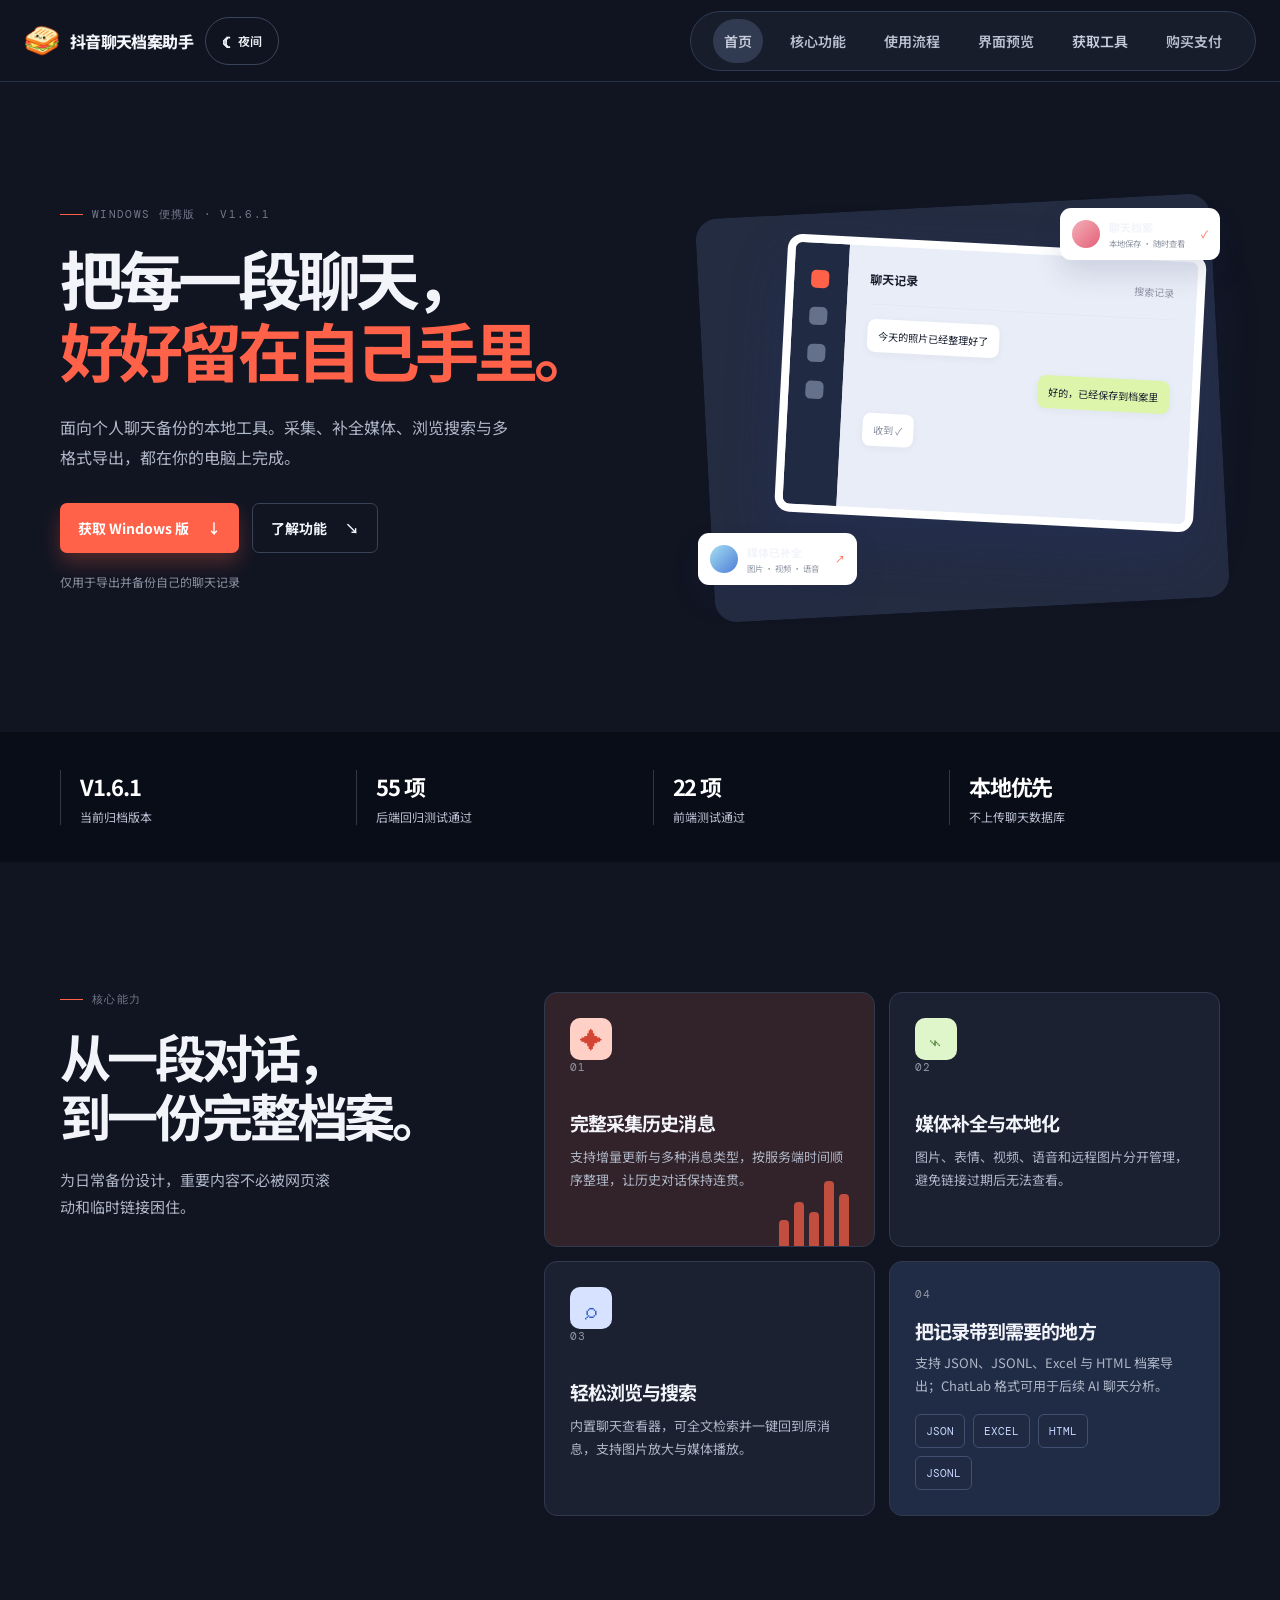
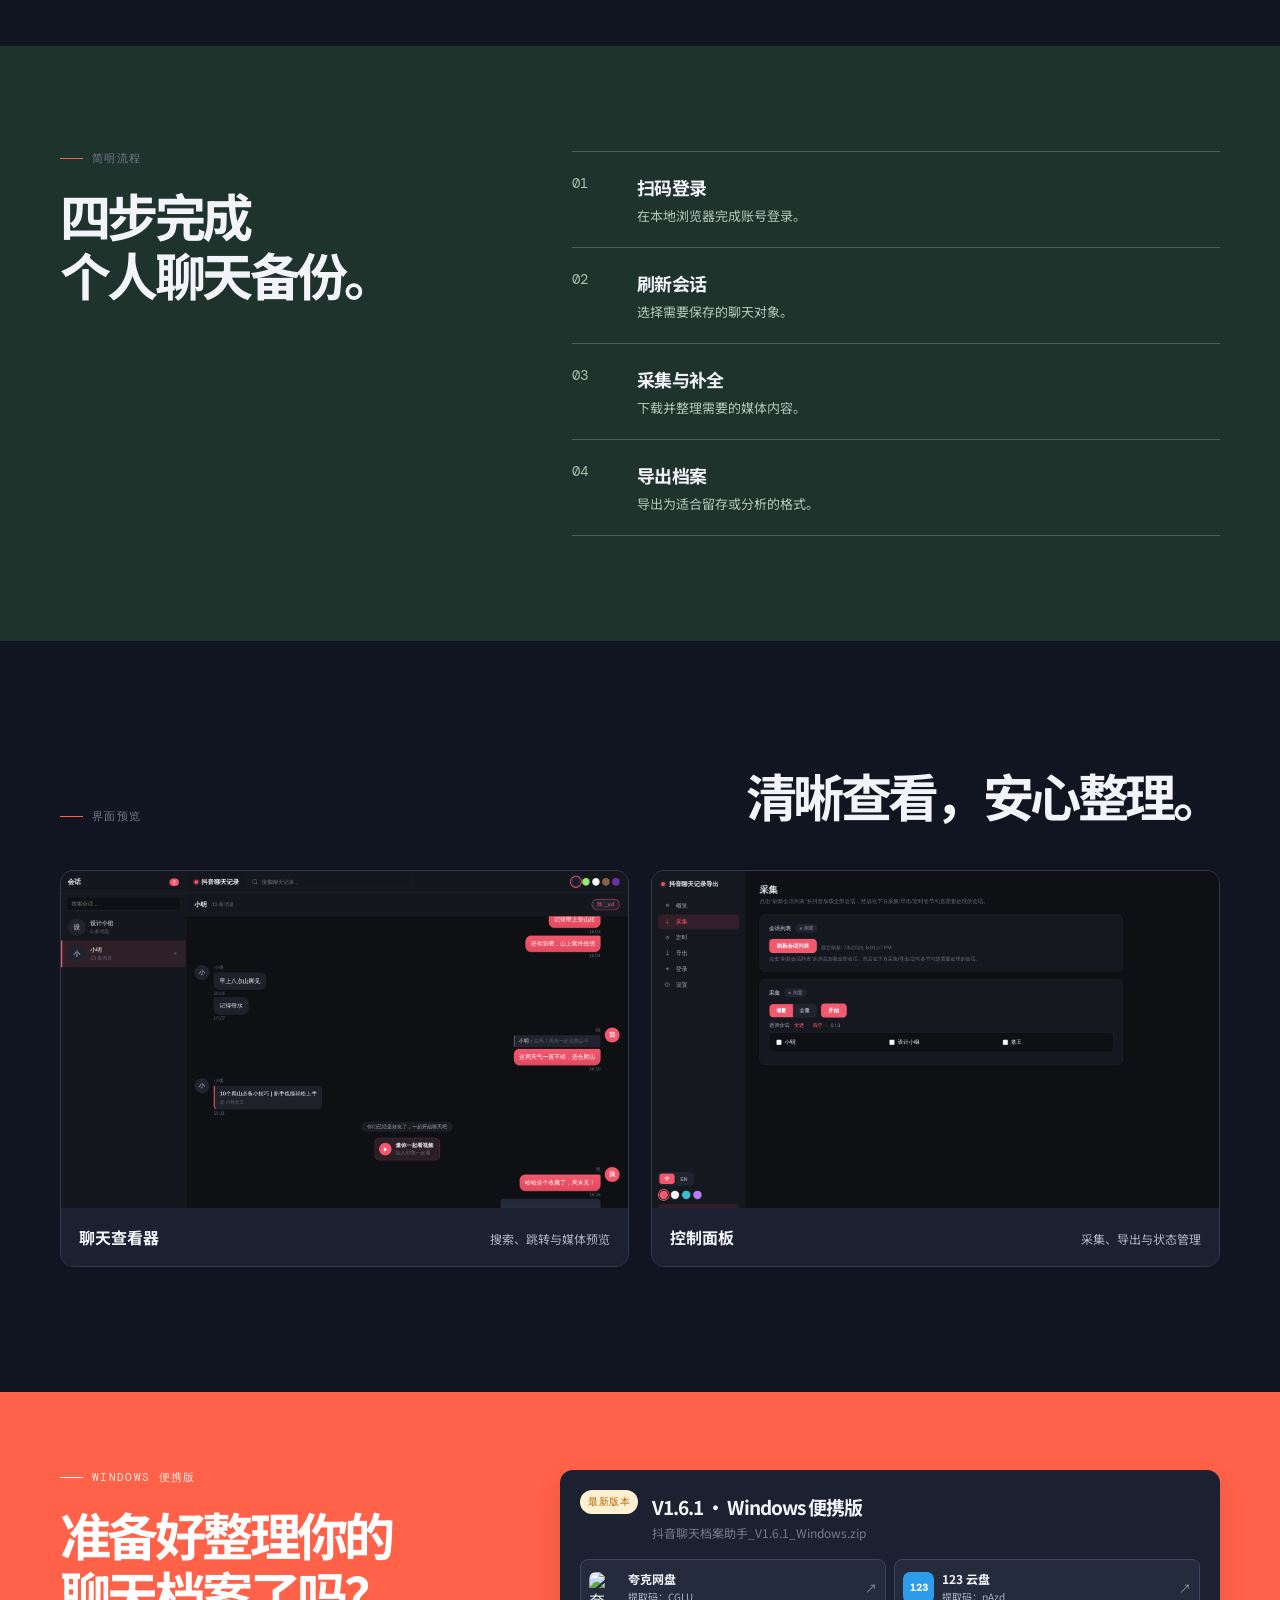
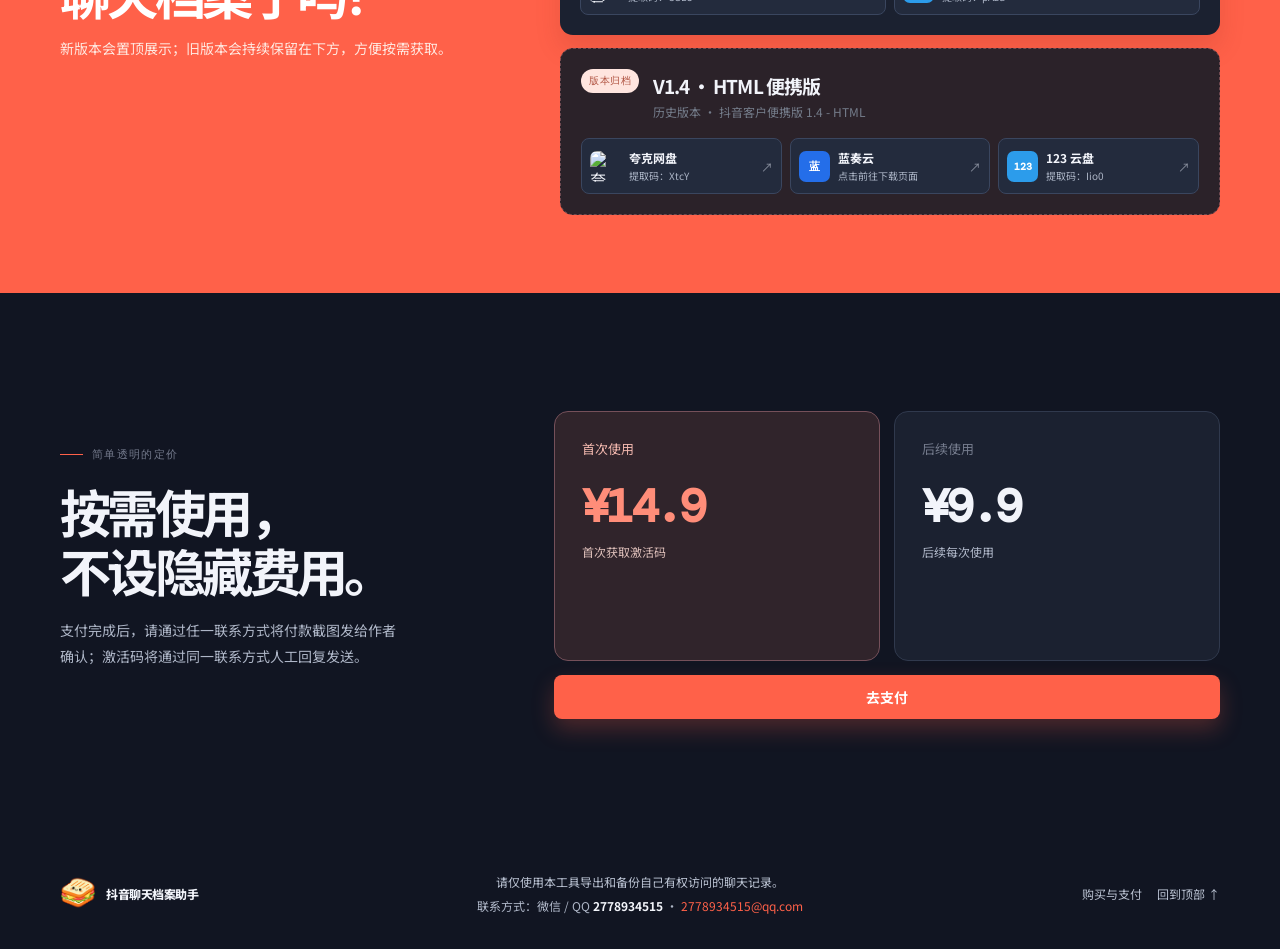
==== index.html @ fbf64749 "Update download links for V1.6.1" ====
<!doctype html>
<html lang="zh-CN" data-theme="dark">
  <head>
    <meta charset="UTF-8" />
    <meta name="viewport" content="width=device-width, initial-scale=1.0" />
    <meta
      name="description"
      content="抖音聊天档案助手：将自己的抖音私信记录留存在本地，便于浏览、搜索与导出。"
    />
    <title>抖音聊天档案助手 · V1.6.1</title>
    <link rel="icon" type="image/png" href="images/site-icon.png" />
    <link rel="apple-touch-icon" href="images/site-icon.png" />
    <link rel="preconnect" href="https://fonts.googleapis.com" />
    <link rel="preconnect" href="https://fonts.gstatic.com" crossorigin />
    <link
      href="https://fonts.googleapis.com/css2?family=DM+Mono:wght@400;500&family=Noto+Sans+SC:wght@400;500;600;700;800&display=swap"
      rel="stylesheet"
    />
    <link rel="stylesheet" href="style.css" />
  </head>
  <body>
    <header class="site-header">
      <a class="brand" href="#top" aria-label="回到首页">
        <img class="brand-logo" src="images/site-icon.png" alt="" />
        <span>抖音聊天档案助手</span>
      </a>
      <button class="theme-toggle" type="button" aria-label="切换至白天模式" aria-pressed="true">
        <span class="theme-icon" aria-hidden="true">☾</span><span class="theme-text">夜间</span>
      </button>
      <button class="menu-button" type="button" aria-label="打开导航菜单" aria-expanded="false">
        <span></span><span></span>
      </button>
      <nav class="site-nav" aria-label="主导航">
        <a href="#top">首页</a>
        <a href="#features">核心功能</a>
        <a href="#workflow">使用流程</a>
        <a href="#screens">界面预览</a>
        <a class="nav-download" href="#download">获取工具</a>
        <a href="#pricing">购买支付</a>
        <span class="nav-indicator" aria-hidden="true"></span>
      </nav>
    </header>

    <main id="top">
      <section class="hero section-shell">
        <div class="hero-copy reveal">
          <p class="eyebrow"><span></span> WINDOWS 便携版 · V1.6.1</p>
          <h1>把每一段聊天，<br /><em>好好留在自己手里。</em></h1>
          <p class="hero-text">
            面向个人聊天备份的本地工具。采集、补全媒体、浏览搜索与多格式导出，都在你的电脑上完成。
          </p>
          <div class="hero-actions">
            <a class="button button-primary" href="#download">获取 Windows 版 <span>↓</span></a>
            <a class="button button-quiet" href="#features">了解功能 <span>↘</span></a>
          </div>
          <p class="notice">仅用于导出并备份自己的聊天记录</p>
        </div>
        <div class="hero-art reveal">
          <div class="art-grid"></div>
          <div class="chat-card card-one">
            <span class="avatar avatar-pink"></span>
            <div><b>聊天档案</b><small>本地保存 · 随时查看</small></div>
            <i>✓</i>
          </div>
          <div class="chat-card card-two">
            <span class="avatar avatar-blue"></span>
            <div><b>媒体已补全</b><small>图片 · 视频 · 语音</small></div>
            <i>↗</i>
          </div>
          <div class="dashboard-preview" aria-hidden="true">
            <div class="preview-sidebar"><span></span><span></span><span></span><span></span></div>
            <div class="preview-main">
              <div class="preview-head"><b>聊天记录</b><span>搜索记录</span></div>
              <div class="message-row incoming">今天的照片已经整理好了</div>
              <div class="message-row outgoing">好的，已经保存到档案里</div>
              <div class="message-row incoming short">收到 ✓</div>
            </div>
          </div>
        </div>
      </section>

      <section class="trust-strip">
        <div><b>V1.6.1</b><span>当前归档版本</span></div>
        <div><b>55 项</b><span>后端回归测试通过</span></div>
        <div><b>22 项</b><span>前端测试通过</span></div>
        <div><b>本地优先</b><span>不上传聊天数据库</span></div>
      </section>

      <section class="section-shell feature-section" id="features">
        <div class="section-heading reveal">
          <p class="eyebrow"><span></span> 核心能力</p>
          <h2>从一段对话，<br />到一份完整档案。</h2>
          <p>为日常备份设计，重要内容不必被网页滚动和临时链接困住。</p>
        </div>
        <div class="feature-grid">
          <article class="feature-card feature-large reveal">
            <div class="feature-icon icon-message">✦</div>
            <p class="feature-number">01</p>
            <h3>完整采集历史消息</h3>
            <p>支持增量更新与多种消息类型，按服务端时间顺序整理，让历史对话保持连贯。</p>
            <div class="mini-bars"><span></span><span></span><span></span><span></span><span></span></div>
          </article>
          <article class="feature-card reveal">
            <div class="feature-icon icon-media">⌁</div>
            <p class="feature-number">02</p>
            <h3>媒体补全与本地化</h3>
            <p>图片、表情、视频、语音和远程图片分开管理，避免链接过期后无法查看。</p>
          </article>
          <article class="feature-card reveal">
            <div class="feature-icon icon-search">⌕</div>
            <p class="feature-number">03</p>
            <h3>轻松浏览与搜索</h3>
            <p>内置聊天查看器，可全文检索并一键回到原消息，支持图片放大与媒体播放。</p>
          </article>
          <article class="feature-card feature-wide reveal">
            <div>
              <p class="feature-number">04</p>
              <h3>把记录带到需要的地方</h3>
              <p>支持 JSON、JSONL、Excel 与 HTML 档案导出；ChatLab 格式可用于后续 AI 聊天分析。</p>
            </div>
            <div class="export-tags"><span>JSON</span><span>EXCEL</span><span>HTML</span><span>JSONL</span></div>
          </article>
        </div>
      </section>

      <section class="workflow-section" id="workflow">
        <div class="section-shell">
          <div class="workflow-intro reveal">
            <p class="eyebrow"><span></span> 简明流程</p>
            <h2>四步完成<br />个人聊天备份。</h2>
          </div>
          <ol class="steps">
            <li class="reveal"><span>01</span><div><h3>扫码登录</h3><p>在本地浏览器完成账号登录。</p></div></li>
            <li class="reveal"><span>02</span><div><h3>刷新会话</h3><p>选择需要保存的聊天对象。</p></div></li>
            <li class="reveal"><span>03</span><div><h3>采集与补全</h3><p>下载并整理需要的媒体内容。</p></div></li>
            <li class="reveal"><span>04</span><div><h3>导出档案</h3><p>导出为适合留存或分析的格式。</p></div></li>
          </ol>
        </div>
      </section>

      <section class="section-shell screen-section" id="screens">
        <div class="section-heading compact reveal">
          <p class="eyebrow"><span></span> 界面预览</p>
          <h2>清晰查看，安心整理。</h2>
        </div>
        <div class="screen-grid">
          <figure class="screen-card reveal">
            <img src="images/chat-viewer.png" alt="聊天记录浏览界面预览" />
            <figcaption><span>聊天查看器</span><small>搜索、跳转与媒体预览</small></figcaption>
          </figure>
          <figure class="screen-card reveal">
            <img src="images/control-panel.png" alt="控制面板界面预览" />
            <figcaption><span>控制面板</span><small>采集、导出与状态管理</small></figcaption>
          </figure>
        </div>
      </section>

      <section class="download-section" id="download">
        <div class="section-shell download-wrap reveal">
          <div class="download-intro">
            <p class="eyebrow light"><span></span> WINDOWS 便携版</p>
            <h2>准备好整理你的<br />聊天档案了吗？</h2>
            <p>新版本会置顶展示；旧版本会持续保留在下方，方便按需获取。</p>
          </div>
          <div class="version-list" aria-label="下载版本列表">
            <article class="version-card version-current">
              <div class="version-heading">
                <span class="version-badge">最新版本</span>
                <div>
                  <h3>V1.6.1 · Windows 便携版</h3>
                  <p>抖音聊天档案助手_V1.6.1_Windows.zip</p>
                </div>
              </div>
              <div class="download-links">
                <a href="https://pan.quark.cn/s/96ca23cfb1e9?pwd=CGLU" target="_blank" rel="noopener noreferrer">
                  <img src="https://leixue.com/uploads/2024/12/QuarkCloudDrive.png" alt="夸克网盘" />
                  <span><b>夸克网盘</b><small>提取码：CGLU</small></span><i>↗</i>
                </a>
                <a href="https://1838837775.share.123pan.cn/123pan/ZuNGTd-ku8n?pwd=pAzd#" target="_blank" rel="noopener noreferrer">
                  <span class="drive-icon pan123-icon">123</span>
                  <span><b>123 云盘</b><small>提取码：pAzd</small></span><i>↗</i>
                </a>
              </div>
            </article>
            <article class="version-card version-archive">
              <div class="version-heading">
                <span class="version-badge archive-badge">版本归档</span>
                <div>
                  <h3>V1.4 · HTML 便携版</h3>
                  <p>历史版本 · 抖音客户便携版 1.4 - HTML</p>
                </div>
              </div>
              <div class="download-links">
                <a href="https://pan.quark.cn/s/0d538628d26a?pwd=XtcY" target="_blank" rel="noopener noreferrer">
                  <img src="https://leixue.com/uploads/2024/12/QuarkCloudDrive.png" alt="夸克网盘" />
                  <span><b>夸克网盘</b><small>提取码：XtcY</small></span><i>↗</i>
                </a>
                <a href="https://wwbmj.lanzouu.com/iQRvb432u0qb" target="_blank" rel="noopener noreferrer">
                  <span class="drive-icon lanzou-icon">蓝</span>
                  <span><b>蓝奏云</b><small>点击前往下载页面</small></span><i>↗</i>
                </a>
                <a href="https://1838837775.share.123pan.cn/123pan/ZuNGTd-Gffn?pwd=Iio0" target="_blank" rel="noopener noreferrer">
                  <span class="drive-icon pan123-icon">123</span>
                  <span><b>123 云盘</b><small>提取码：Iio0</small></span><i>↗</i>
                </a>
              </div>
            </article>
          </div>
        </div>
      </section>

      <section class="pricing-section section-shell" id="pricing">
        <div class="pricing-intro reveal">
          <p class="eyebrow"><span></span> 简单透明的定价</p>
          <h2>按需使用，<br />不设隐藏费用。</h2>
          <p>支付完成后，请通过任一联系方式将付款截图发给作者确认；激活码将通过同一联系方式人工回复发送。</p>
        </div>
        <div class="pricing-panel reveal">
          <div class="pricing-cards">
            <article class="price-card featured"><span class="price-label">首次使用</span><strong>¥14.9</strong><p>首次获取激活码</p></article>
            <article class="price-card"><span class="price-label">后续使用</span><strong>¥9.9</strong><p>后续每次使用</p></article>
          </div>
          <button class="go-pay" type="button">去支付</button>
        </div>
      </section>
    </main>

    <footer class="site-footer section-shell">
      <a class="brand" href="#top"><img class="brand-logo" src="images/site-icon.png" alt="" /><span>抖音聊天档案助手</span></a>
      <div class="footer-contact">
        <p>请仅使用本工具导出和备份自己有权访问的聊天记录。</p>
        <address>联系方式：微信 / QQ <b>2778934515</b> · <a href="mailto:2778934515@qq.com">2778934515@qq.com</a></address>
      </div>
      <div class="footer-actions">
        <a href="#pricing">购买与支付</a>
        <a href="#top" aria-label="回到页面顶部">回到顶部 ↑</a>
      </div>
    </footer>

    <dialog class="purchase-dialog" aria-labelledby="purchase-title">
      <div class="purchase-dialog-header">
        <div><p class="eyebrow"><span></span> PURCHASE</p><h2 id="purchase-title">确认支付</h2></div>
        <button class="dialog-close" type="button" aria-label="关闭支付弹窗">×</button>
      </div>
      <div class="checkout-summary"><span>请按页面价格自行填写付款金额</span><strong>¥14.9 / ¥9.9</strong></div>
      <p class="purchase-description">请使用以下任一付款码支付相应金额。付款完成后，将付款截图发送给作者，核实后会人工发送激活码。</p>
      <div class="payment-grid">
        <figure><img src="images/wechat-pay.jpg" alt="微信收款码" /><figcaption><b>微信支付</b><span>使用微信扫一扫</span></figcaption></figure>
        <figure><img src="images/alipay.jpg" alt="支付宝收款码" /><figcaption><b>支付宝</b><span>打开支付宝扫一扫</span></figcaption></figure>
      </div>
      <ol class="payment-steps"><li>选择支付方式并扫码付款。</li><li>截图保存付款成功页面。</li><li>通过页面下方任一联系方式发送截图，等待激活码回复。</li></ol>
      <p class="payment-note">本页面不自动扣款、不收集付款信息，也不自动发放激活码。</p>
    </dialog>
    <script src="script.js"></script>
  </body>
</html>
---- style.css ----
:root { --ink:#1b2030; --muted:#667085; --paper:#f8f7f4; --line:#e4e5e9; --coral:#ff6149; --blue:#2558e8; --navy:#16213c; --lime:#d8f776; }
* { box-sizing:border-box; }
html { scroll-behavior:smooth; }
body { margin:0; padding-top:82px; background:var(--paper); color:var(--ink); font-family:"Noto Sans SC",sans-serif; }
a { color:inherit; text-decoration:none; }
.section-shell { width:min(1160px, calc(100% - 48px)); margin:0 auto; }
.site-header { position:fixed; z-index:100; inset:0 0 auto; height:82px; width:100%; padding:0 max(24px, calc((100vw - 1240px)/2)); display:flex; align-items:center; justify-content:space-between; background:#f8f7f4e8; border-bottom:1px solid #e4e5e999; backdrop-filter:blur(15px); }
.brand { display:inline-flex; gap:10px; align-items:center; font-weight:800; letter-spacing:-.04em; }
.brand-mark { background:var(--coral); width:29px; height:29px; display:grid; place-items:center; border-radius:50% 50% 50% 7px; color:#fff; font-family:"DM Mono",monospace; font-size:14px; }
.brand-logo { width:36px; height:36px; object-fit:contain; }
.theme-toggle { margin-left:auto; margin-right:18px; display:inline-flex; align-items:center; gap:7px; padding:8px 11px; border:1px solid var(--line); border-radius:999px; background:transparent; color:var(--ink); font:600 12px "Noto Sans SC",sans-serif; cursor:pointer; transition:background .2s,color .2s,border-color .2s; }.theme-toggle:hover { background:#ffffff14; }.theme-icon { font-size:17px; line-height:1; }
.site-nav { display:flex; align-items:center; gap:30px; font-size:14px; font-weight:600; }
.site-nav a:not(.nav-download) { color:#535969; }
.nav-download { background:var(--ink); color:#fff; border-radius:999px; padding:11px 17px; }
.menu-button { display:none; border:0; background:transparent; width:40px; padding:8px; }
.menu-button span { display:block; height:2px; background:var(--ink); margin:5px 0; }
.hero { display:grid; grid-template-columns:1fr .96fr; gap:64px; align-items:center; padding:88px 0 105px; min-height:650px; }
.eyebrow { display:flex; gap:9px; align-items:center; margin:0 0 20px; color:#73798b; font-family:"DM Mono",monospace; font-size:11px; letter-spacing:.12em; }
.eyebrow span { display:block; width:23px; height:1px; background:var(--coral); }
h1,h2,h3,p { margin-top:0; }
h1 { font-size:clamp(43px,5vw,70px); letter-spacing:-.075em; line-height:1.12; margin-bottom:26px; }
h1 em { color:var(--coral); font-style:normal; }
.hero-text { color:var(--muted); max-width:450px; font-size:16px; line-height:1.9; }
.hero-actions { display:flex; gap:13px; margin-top:30px; }
.button { display:inline-flex; align-items:center; gap:18px; padding:14px 18px; border-radius:7px; font-size:14px; font-weight:700; transition:transform .2s, box-shadow .2s; }
.button:hover { transform:translateY(-2px); }
.button-primary { color:#fff; background:var(--coral); box-shadow:0 10px 20px #ff614944; }
.button-quiet { border:1px solid var(--line); color:var(--ink); }
.notice { margin:20px 0 0; color:#8b91a0; font-size:12px; }
.hero-art { height:422px; position:relative; overflow:visible; }
.art-grid { position:absolute; inset:18px 0 0 22px; border-radius:22px; background:linear-gradient(90deg, transparent 49%,#d9deed 50%,transparent 51%) 0 0/40px 40px,linear-gradient(0deg, transparent 49%,#d9deed 50%,transparent 51%) 0 0/40px 40px,#edf0fa; transform:rotate(-3deg); }
.dashboard-preview { position:absolute; right:20px; top:56px; width:78%; height:278px; border:8px solid white; border-radius:15px; background:#f7f8fd; display:flex; overflow:hidden; box-shadow:0 24px 55px #243b7a3a; transform:rotate(3deg); }
.preview-sidebar { width:54px; background:#212a43; padding:27px 17px; display:flex; gap:19px; flex-direction:column; }
.preview-sidebar span { display:block; width:18px; height:18px; background:#65708b; border-radius:5px; }.preview-sidebar span:first-child { background:var(--coral); }
.preview-main { padding:24px 22px; flex:1; }.preview-head { display:flex; justify-content:space-between; border-bottom:1px solid #e4e8f3; padding-bottom:17px; font-size:12px; }.preview-head span { color:#9298a8; font-size:10px; }
.message-row { width:max-content; max-width:80%; margin:14px 0; padding:9px 11px; font-size:10px; border-radius:8px; background:#fff; box-shadow:0 2px 8px #25335b0c; }.message-row.outgoing { margin-left:auto; background:#dcf5aa; }.message-row.short { color:#8a909f; }
.chat-card { position:absolute; z-index:3; display:flex; align-items:center; gap:9px; padding:11px 12px; background:#fff; border-radius:11px; box-shadow:0 14px 28px #1f2e5f23; font-size:10px; }.chat-card b { display:block; font-size:11px; }.chat-card small { display:block; margin-top:2px; color:#8d93a1; }.chat-card i { font-style:normal; margin-left:7px; color:var(--coral); }.avatar { width:28px; height:28px; border-radius:50%; }.avatar-pink { background:linear-gradient(135deg,#f4b0b9,#e36077); }.avatar-blue { background:linear-gradient(135deg,#a5e0f2,#4c7cd7); }.card-one { top:20px; right:0; }.card-two { bottom:25px; left:15px; }
.trust-strip { background:var(--navy); color:#fff; min-height:130px; display:grid; grid-template-columns:repeat(4,1fr); gap:25px; align-items:center; padding:26px max(24px, calc((100vw - 1160px)/2)); }.trust-strip div { border-left:1px solid #ffffff2e; padding-left:19px; }.trust-strip b,.trust-strip span { display:block; }.trust-strip b { font-size:22px; letter-spacing:-.05em; }.trust-strip span { color:#bac2d4; margin-top:6px; font-size:12px; }
.feature-section { display:grid; grid-template-columns:.76fr 1.24fr; gap:70px; padding:130px 0; }.section-heading h2,.workflow-intro h2,.download-wrap h2 { font-size:clamp(34px,4vw,53px); letter-spacing:-.07em; line-height:1.15; margin-bottom:21px; }.section-heading>p:last-child { color:var(--muted); font-size:15px; line-height:1.8; max-width:280px; }.feature-grid { display:grid; grid-template-columns:1fr 1fr; gap:14px; }.feature-card { min-height:255px; padding:25px; background:#fff; border:1px solid #eaebef; border-radius:13px; position:relative; overflow:hidden; }.feature-card h3 { font-size:19px; letter-spacing:-.05em; margin:35px 0 10px; }.feature-card p:not(.feature-number) { color:var(--muted); font-size:13px; line-height:1.75; }.feature-large { background:#fff1ec; }.feature-wide { grid-column:span 2; min-height:180px; display:flex; justify-content:space-between; align-items:center; background:#edf2ff; }.feature-wide h3 { margin:16px 0 8px; }.feature-number { font:11px "DM Mono",monospace; color:#9298a5; letter-spacing:.1em; }.feature-icon { width:42px; height:42px; display:grid; place-items:center; border-radius:10px; font-size:23px; }.icon-message { background:#ffd0c6; color:#d44633; }.icon-media { background:#dff6cb; color:#568a3e; }.icon-search { background:#d6e2ff; color:#2857c2; }.mini-bars { display:flex; align-items:end; gap:5px; position:absolute; right:25px; bottom:0; height:76px; }.mini-bars span { width:10px; background:var(--coral); border-radius:4px 4px 0 0; opacity:.7; }.mini-bars span:nth-child(1){height:26px}.mini-bars span:nth-child(2){height:44px}.mini-bars span:nth-child(3){height:34px}.mini-bars span:nth-child(4){height:65px}.mini-bars span:nth-child(5){height:52px}.export-tags { display:flex; flex-wrap:wrap; max-width:210px; gap:8px; }.export-tags span { background:#fff; border:1px solid #dce4ff; color:#4264aa; font:11px "DM Mono",monospace; padding:9px 10px; border-radius:6px; }
.workflow-section { background:#e6f0dc; padding:105px 0; }.workflow-section>.section-shell { display:grid; grid-template-columns:.8fr 1.2fr; gap:80px; }.steps { list-style:none; padding:0; margin:0; }.steps li { display:grid; grid-template-columns:65px 1fr; padding:22px 0; border-top:1px solid #b9ccb0; }.steps li:last-child { border-bottom:1px solid #b9ccb0; }.steps span { font:14px "DM Mono",monospace; color:#637663; }.steps h3 { font-size:18px; margin:0 0 6px; letter-spacing:-.04em; }.steps p { color:#58705c; font-size:13px; margin:0; }
.screen-section { padding:125px 0; }.section-heading.compact { display:flex; align-items:baseline; justify-content:space-between; }.screen-grid { display:grid; grid-template-columns:1fr 1fr; gap:22px; }.screen-card { margin:24px 0 0; border:1px solid var(--line); border-radius:13px; overflow:hidden; background:#fff; }.screen-card img { display:block; width:100%; aspect-ratio:1.68; object-fit:cover; object-position:top; }.screen-card figcaption { padding:17px 18px; display:flex; justify-content:space-between; align-items:baseline; }.screen-card figcaption span { font-weight:700; }.screen-card figcaption small { font-size:12px; color:#818796; }
.download-section { background:var(--coral); color:#fff; padding:78px 0; }.download-wrap { display:grid; grid-template-columns:.8fr 1.2fr; align-items:start; gap:60px; }.light { color:#ffe7df; }.light span { background:#fff; }.download-wrap h2 { margin-bottom:13px; }.download-intro>p:last-child { color:#ffe7df; font-size:14px; line-height:1.8; margin:0; }.version-list { display:grid; gap:13px; }.version-card { border-radius:13px; background:#fff; color:var(--ink); padding:20px; box-shadow:0 13px 25px #8f251a2d; }.version-heading { display:flex; gap:14px; align-items:flex-start; }.version-card h3 { margin:3px 0 4px; font-size:19px; letter-spacing:-.05em; }.version-card p { margin:0; color:#747c8a; font-size:12px; }.version-badge { display:inline-block; flex:none; border-radius:999px; padding:5px 8px; background:#fff0d2; color:#b26500; font:10px "DM Mono",monospace; letter-spacing:.05em; }.download-links { display:grid; grid-template-columns:repeat(3,1fr); gap:8px; margin-top:18px; }.version-current .download-links { grid-template-columns:repeat(2,1fr); }.download-links a { display:grid; grid-template-columns:32px 1fr 12px; align-items:center; gap:7px; min-width:0; padding:10px 8px; border:1px solid #e7e8ed; border-radius:8px; transition:border-color .2s,transform .2s; }.download-links a:hover { border-color:#ff907d; transform:translateY(-2px); }.download-links img,.drive-icon { width:31px; height:31px; border-radius:7px; object-fit:cover; object-position:left; }.drive-icon { display:grid; place-items:center; color:#fff; font:700 11px "DM Mono",monospace; }.lanzou-icon { background:#246ee9; }.pan123-icon { background:#2c9ceb; font-size:10px; }.download-links b,.download-links small { display:block; white-space:nowrap; overflow:hidden; text-overflow:ellipsis; }.download-links b { font-size:12px; }.download-links small { color:#858c99; font-size:10px; margin-top:2px; }.download-links i { font-style:normal; color:#8b91a0; font-size:12px; }.version-archive { background:#fff6f3; border:1px dashed #ffb6a8; box-shadow:none; }.archive-badge { background:#ffe5df; color:#b05341; }
.site-footer { min-height:112px; display:flex; align-items:center; justify-content:space-between; gap:20px; color:#777e8d; font-size:12px; }.site-footer>.brand { color:var(--ink); }.site-footer>a:last-child { color:#53596a; }
.footer-contact { text-align:center; }.footer-contact p { margin:0 0 7px; }.footer-contact address { font-style:normal; color:#838a99; }.footer-contact address b { color:var(--ink); }.footer-contact address a { color:var(--coral); }
.reveal { opacity:0; transform:translateY(18px); transition:opacity .6s ease,transform .6s ease; }.reveal.visible { opacity:1; transform:none; }

/* Four equally weighted cards keep the capability section as a clean 2 × 2 grid. */
.feature-wide { grid-column:auto; min-height:255px; flex-direction:column; justify-content:space-between; align-items:flex-start; }

/* Contrast-safe pricing and responsive navigation. */
.price-card.featured { background:#fff8f5; border-color:#f2b6aa; }.price-card.featured .price-label { color:#a64c3e; }.price-card.featured strong { color:#b73f2f; }.price-card.featured p { color:#855d57; }
html[data-theme="dark"] .price-card.featured { background:#30242b; border-color:#75505a; }.price-card.featured,html[data-theme="dark"] .price-card.featured { box-shadow:none; }
html[data-theme="dark"] .price-card.featured .price-label { color:#f0b7ad; } html[data-theme="dark"] .price-card.featured strong { color:#ff8d79; } html[data-theme="dark"] .price-card.featured p { color:#d9bbb6; }
.site-header .brand { flex:0 0 auto; min-width:0; }.site-nav { flex:0 1 auto; white-space:nowrap; }.site-nav a { position:relative; transition:color .2s,background .2s; }.site-nav a:not(.nav-download).active { color:var(--coral); }.site-nav a:not(.nav-download)::after { content:""; position:absolute; left:50%; bottom:-10px; width:4px; height:4px; border-radius:50%; background:var(--coral); transform:translateX(-50%) scale(0); transition:transform .2s; }.site-nav a:not(.nav-download).active::after { transform:translateX(-50%) scale(1); }.site-nav .nav-download.active { background:var(--coral); color:#fff; box-shadow:0 7px 15px #ff61494a; }
html[data-theme="dark"] .site-nav a:not(.nav-download).active { color:#ff9988; } html[data-theme="dark"] .site-nav .nav-download.active { background:var(--coral); color:#fff; }
@media (min-width:801px) and (max-width:1150px) { .site-header { padding:0 20px; }.site-header .brand>span:last-child { display:none; }.theme-toggle { margin-right:11px; }.site-nav { gap:16px; font-size:13px; }.nav-download { padding:10px 14px; } }

/* Purchase layout and theme refinements. */
.site-nav { gap:24px; }.pricing-panel { display:grid; gap:14px; }.pricing-panel>.go-pay { margin-top:0; max-width:100%; background:var(--coral); box-shadow:0 10px 22px #ff614940; }.price-card { min-height:210px; }.download-links a { background:#fff; }.payment-grid figcaption { color:#1b2030; }
html[data-theme="dark"] .site-nav { background:#171d2b; border-color:#344057; box-shadow:0 18px 40px #05081166; }
html[data-theme="dark"] .download-links a { background:#232b3d; border-color:#3a465f; color:#f2f4fa; }
html[data-theme="dark"] .download-links small { color:#abb4c5; }
html[data-theme="dark"] .export-tags span { background:#202a42; border-color:#415071; color:#c7d7ff; }
html[data-theme="dark"] .screen-card figcaption { background:#1b2130; }
html[data-theme="dark"] .site-footer>.brand,html[data-theme="dark"] .footer-contact address b { color:#f2f4fa; }
html[data-theme="dark"] .payment-grid figcaption { color:#1b2030; }
html[data-theme="dark"] .payment-note { color:#aeb6c7; }

.pricing-section { display:grid; grid-template-columns:.78fr 1.22fr; gap:68px; padding:118px 0; align-items:center; }
.pricing-intro h2 { margin:0 0 18px; font-size:clamp(34px,4vw,53px); letter-spacing:-.07em; line-height:1.15; }.pricing-intro>p:last-child { max-width:340px; color:var(--muted); font-size:14px; line-height:1.85; }
.pricing-cards { display:grid; grid-template-columns:1fr 1fr; gap:14px; }.price-card { min-height:250px; padding:27px; display:flex; flex-direction:column; align-items:flex-start; border:1px solid var(--line); border-radius:14px; background:#fff; }.price-card.featured { border-color:#ffad9e; background:#fff1ec; }.price-label { color:#747b8c; font-size:13px; }.price-card strong { margin:18px 0 7px; color:var(--ink); font:700 46px "DM Mono",monospace; letter-spacing:-.08em; }.price-card p { margin:0; color:var(--muted); font-size:12px; }.go-pay { margin-top:auto; width:100%; border:0; border-radius:8px; padding:12px; background:var(--ink); color:#fff; font:700 14px "Noto Sans SC",sans-serif; cursor:pointer; transition:transform .2s,opacity .2s; }.featured .go-pay { background:var(--coral); }.go-pay:hover { transform:translateY(-2px); opacity:.92; }

.purchase-dialog { width:min(760px, calc(100% - 32px)); padding:28px; border:1px solid #e4e5e9; border-radius:18px; background:#f8f7f4; color:var(--ink); box-shadow:0 28px 100px #070b17a6; }.purchase-dialog::backdrop { background:#070b17b8; backdrop-filter:blur(5px); }.purchase-dialog-header { display:flex; justify-content:space-between; align-items:flex-start; }.purchase-dialog h2 { margin:0; font-size:30px; letter-spacing:-.06em; }.purchase-dialog .eyebrow { margin-bottom:8px; }.checkout-summary { display:flex; align-items:center; justify-content:space-between; margin:20px 0 12px; padding:15px 17px; border-radius:10px; background:#fff0eb; }.checkout-plan { color:#ba5a49; font-size:13px; font-weight:700; }.checkout-price { color:var(--coral); font:700 25px "DM Mono",monospace; }.purchase-description { margin:0 0 21px; color:var(--muted); font-size:13px; line-height:1.75; }.payment-steps { display:grid; gap:8px; margin:20px 0 12px; padding:0; list-style:none; counter-reset:payment; color:var(--muted); font-size:12px; line-height:1.7; }.payment-steps li { counter-increment:payment; }.payment-steps li::before { content:counter(payment); display:inline-grid; place-items:center; width:18px; height:18px; margin-right:7px; border-radius:50%; background:#fed8d0; color:#bd5a47; font:10px "DM Mono",monospace; }.payment-note { margin:0; color:#949ba8; font-size:11px; }

html[data-theme="dark"] .price-card { background:#1b2130; border-color:#30394d; }.price-card.featured,html[data-theme="dark"] .price-card.featured { background:#322229; border-color:#754450; }.price-card.featured .go-pay { background:var(--coral); } html[data-theme="dark"] .purchase-dialog { background:#1b2130; border-color:#30394d; } html[data-theme="dark"] .checkout-summary { background:#39252a; } html[data-theme="dark"] .payment-steps li::before { background:#59323a; color:#ffc0b4; }

@media (max-width:800px) { .pricing-section { grid-template-columns:1fr; gap:32px; padding:78px 0; }.pricing-cards { grid-template-columns:1fr; }.price-card { min-height:205px; }.purchase-dialog { padding:20px; } }

/* Final palette overrides must follow the legacy pricing rules above. */
.price-card.featured { background:#fff8f5; border-color:#f2b6aa; }.price-card.featured .price-label { color:#a64c3e; }.price-card.featured strong { color:#b73f2f; }.price-card.featured p { color:#855d57; }
html[data-theme="dark"] .price-card.featured { background:#30242b; border-color:#75505a; }.price-card.featured,html[data-theme="dark"] .price-card.featured { box-shadow:none; } html[data-theme="dark"] .price-card.featured .price-label { color:#f0b7ad; } html[data-theme="dark"] .price-card.featured strong { color:#ff8d79; } html[data-theme="dark"] .price-card.featured p { color:#d9bbb6; }

/* Desktop header: the control and navigation are two matching rounded capsules. */
@media (min-width:801px) {
  .site-header { display:grid; grid-template-columns:auto auto minmax(0, 1fr); gap:12px; }
  .site-header .brand { min-width:36px; }
  .theme-toggle { margin:0; flex:0 0 auto; min-height:48px; padding:0 16px; border-radius:999px; }
  .site-nav { margin-left:auto; padding:6px 10px; gap:22px; border:1px solid var(--line); border-radius:999px; background:#ffffff; box-shadow:0 8px 24px #1720330d; }
  html[data-theme="dark"] .site-nav { background:#171d2b; border-color:#303b52; box-shadow:none; }
}
@media (min-width:801px) and (max-width:1150px) {
  .site-header { gap:10px; }
  .site-nav { gap:13px; padding:6px 8px; }
  .theme-toggle { padding:0 13px; }
}

.footer-actions { display:flex; align-items:center; gap:15px; }
.support-button { border:1px solid #ffb7a9; background:#fff3ef; color:#d55441; border-radius:999px; padding:8px 11px; font:600 12px "Noto Sans SC",sans-serif; cursor:pointer; }
.support-button:hover { background:#ffe2db; }
.support-dialog { width:min(760px, calc(100% - 32px)); padding:28px; border:1px solid #e4e5e9; border-radius:18px; background:#f8f7f4; color:var(--ink); box-shadow:0 28px 100px #070b17a6; }
.support-dialog::backdrop { background:#070b17b8; backdrop-filter:blur(5px); }
.support-dialog-header { display:flex; justify-content:space-between; align-items:flex-start; }
.support-dialog h2 { margin:0; font-size:30px; letter-spacing:-.06em; }
.support-dialog .eyebrow { margin-bottom:8px; }
.dialog-close { border:0; width:36px; height:36px; border-radius:50%; background:#e9e9ec; color:#313747; font-size:25px; line-height:1; cursor:pointer; }
.support-description { margin:13px 0 22px; color:var(--muted); font-size:13px; }
.payment-grid { display:grid; grid-template-columns:1fr 1fr; gap:16px; }
.payment-grid figure { margin:0; overflow:hidden; border:1px solid var(--line); border-radius:12px; background:#fff; }
.payment-grid img { width:100%; display:block; aspect-ratio:.75; object-fit:cover; object-position:top; }
.payment-grid figcaption { padding:12px 14px; }
.payment-grid b,.payment-grid span { display:block; }.payment-grid b { font-size:14px; }.payment-grid span { margin-top:3px; font-size:11px; color:#7c8492; }
html[data-theme="dark"] .support-button { background:#39252a; border-color:#754450; color:#ffb9ad; }
html[data-theme="dark"] .support-dialog { background:#1b2130; border-color:#30394d; }
html[data-theme="dark"] .dialog-close { background:#30394d; color:#f2f4fa; }
html[data-theme="dark"] .payment-grid figure { background:#fff; }

@media (max-width:800px) {
  .footer-actions { width:100%; justify-content:space-between; }
  .support-dialog { padding:20px; }
  .payment-grid { grid-template-columns:1fr; }
}

@media (min-width:801px) {
  html[data-theme="light"] .site-nav .nav-download.active {
    background:#fff0eb;
    color:#bc4d3b;
    box-shadow:inset 0 0 0 1px #ffc2b6;
  }
}

html[data-theme="dark"] { --ink:#f2f4fa; --muted:#aeb6c7; --paper:#111522; --line:#30384b; --navy:#090d17; }
html[data-theme="dark"] .site-header { background:#111522e8; border-color:#283043; }
html[data-theme="dark"] .site-nav a:not(.nav-download),html[data-theme="dark"] .site-footer,html[data-theme="dark"] .site-footer>a:last-child { color:#b9c1d1; }
html[data-theme="dark"] .nav-download { background:#f2f4fa; color:#171b27; }
html[data-theme="dark"] .menu-button span { background:#f2f4fa; }
html[data-theme="dark"] .theme-toggle { color:#f2f4fa; border-color:#3b455a; }
html[data-theme="dark"] .art-grid { background:linear-gradient(90deg, transparent 49%,#475069 50%,transparent 51%) 0 0/40px 40px,linear-gradient(0deg, transparent 49%,#475069 50%,transparent 51%) 0 0/40px 40px,#242c42; }
html[data-theme="dark"] .feature-card,html[data-theme="dark"] .screen-card,html[data-theme="dark"] .version-card { background:#1b2130; border-color:#30394d; }
html[data-theme="dark"] .feature-large { background:#322229; } html[data-theme="dark"] .feature-wide { background:#202b45; }
html[data-theme="dark"] .feature-card p:not(.feature-number),html[data-theme="dark"] .section-heading>p:last-child,html[data-theme="dark"] .screen-card figcaption small { color:#aeb6c7; }
html[data-theme="dark"] .workflow-section { background:#1f332d; } html[data-theme="dark"] .steps li { border-color:#466358; } html[data-theme="dark"] .steps p { color:#adc9ba; } html[data-theme="dark"] .steps span { color:#a9c2ad; }
html[data-theme="dark"] .button-quiet { border-color:#3a4356; } html[data-theme="dark"] .preview-main { background:#e9edf7; color:#1b2030; }
html[data-theme="dark"] .version-archive { background:#2b2229; border-color:#704a51; } html[data-theme="dark"] .archive-note { color:#dfa99d; } html[data-theme="dark"] .footer-contact address { color:#aeb6c7; }
@media (max-width:800px) { body { padding-top:70px; }.section-shell { width:min(100% - 36px, 580px); }.site-header { height:70px; padding:0 18px; }.site-nav { display:none; position:absolute; z-index:10; left:18px; right:18px; top:62px; padding:18px; background:#fff; border:1px solid var(--line); border-radius:10px; flex-direction:column; align-items:stretch; gap:14px; box-shadow:0 18px 40px #15192917; }.site-nav.open { display:flex; }.menu-button { display:block; }.hero { grid-template-columns:1fr; padding:58px 0 65px; gap:38px; min-height:0; }.hero-art { height:315px; }.dashboard-preview { height:215px; right:8px; }.card-one { right:0; }.trust-strip { grid-template-columns:1fr 1fr; padding:28px 24px; gap:26px 12px; }.feature-section,.workflow-section>.section-shell { grid-template-columns:1fr; gap:42px; padding:78px 0; }.feature-grid,.screen-grid { grid-template-columns:1fr; }.feature-wide { grid-column:span 1; }.feature-wide { flex-direction:column; align-items:flex-start; }.workflow-section { padding:0; }.screen-section { padding:78px 0; }.section-heading.compact { display:block; }.download-wrap { grid-template-columns:1fr; gap:30px; }.download-links,.version-current .download-links { grid-template-columns:1fr; }.download-links a { grid-template-columns:34px 1fr 16px; }.site-footer { padding:28px 0; flex-direction:column; align-items:flex-start; }.footer-contact { text-align:left; }.site-footer p { margin:0; line-height:1.7; } }
@media (max-width:430px) { h1 { font-size:42px; }.hero-actions { flex-direction:column; align-items:flex-start; }.feature-card { min-height:230px; }.export-tags { margin-top:12px; }.quark-link { padding:13px; } }

/* Single sliding capsule marks the active navigation item without changing text color. */
@media (min-width:801px) {
  .site-nav { position:relative; isolation:isolate; padding:7px 22px; gap:16px; overflow:hidden; }
  .site-nav a { z-index:1; padding:10px 11px; border-radius:999px; color:#535969; }
  .site-nav a:not(.nav-download), .site-nav a.nav-download { background:transparent; box-shadow:none; }
  .site-nav a:not(.nav-download).active, .site-nav .nav-download.active { color:#1b2030; background:transparent; box-shadow:none; }
  .site-nav a:not(.nav-download)::after { display:none; }
  .nav-indicator { position:absolute; z-index:0; top:7px; bottom:7px; left:0; border-radius:999px; background:#e8ebf1; opacity:0; pointer-events:none; transition:transform .28s ease,width .28s ease,opacity .16s ease; }
  .nav-indicator.ready { opacity:1; }
  html[data-theme="dark"] .site-nav a, html[data-theme="dark"] .site-nav a:not(.nav-download).active, html[data-theme="dark"] .site-nav .nav-download.active { color:#c6cedd; }
  html[data-theme="dark"] .nav-indicator { background:#303a50; }
}
@media (min-width:801px) and (max-width:1150px) {
  .site-nav { padding-left:22px; padding-right:22px; gap:9px; }
  .site-nav a { padding-left:9px; padding-right:9px; }
}

@media (min-width:801px) { .site-nav a { min-height:44px; display:inline-flex; align-items:center; justify-content:center; } }

@media (max-width:800px) {
  .site-nav { left:auto; right:16px; width:140px; max-width:calc(100vw - 32px); min-width:0; padding:16px; }
  .site-nav .nav-indicator { display:none; }
  .site-nav a, .site-nav .nav-download { position:relative; padding:12px 14px; border:0; border-radius:0; background:transparent; color:var(--ink); box-shadow:none; }
  .site-nav a.active, .site-nav .nav-download.active { background:transparent; color:var(--coral); box-shadow:none; }
  .site-nav a.active::after, .site-nav .nav-download.active::after { content:""; position:absolute; left:3px; top:50%; width:6px; height:6px; border-radius:50%; background:var(--coral); transform:translateY(-50%); }
  html[data-theme="dark"] .site-nav a, html[data-theme="dark"] .site-nav .nav-download { background:transparent; color:#c6cedd; }
  html[data-theme="dark"] .site-nav a.active, html[data-theme="dark"] .site-nav .nav-download.active { background:transparent; color:#ff9988; }
}

@media (max-width:800px) {
  .site-nav { display:flex; opacity:0; visibility:hidden; pointer-events:none; transform:translateY(-10px) scale(.9); transform-origin:top right; transition:opacity .2s ease, transform .26s cubic-bezier(.2,.8,.2,1), visibility 0s linear .26s; }
  .site-nav.open { display:flex; opacity:1; visibility:visible; pointer-events:auto; transform:translateY(0) scale(1); transition:opacity .2s ease, transform .3s cubic-bezier(.2,.8,.2,1), visibility 0s; }
  .site-nav a { opacity:0; transform:translateY(-7px); transition:opacity .22s ease, transform .28s cubic-bezier(.2,.8,.2,1); }
  .site-nav.open a { opacity:1; transform:translateY(0); }
  .site-nav.open a:nth-child(1) { transition-delay:.05s; }.site-nav.open a:nth-child(2) { transition-delay:.09s; }.site-nav.open a:nth-child(3) { transition-delay:.13s; }.site-nav.open a:nth-child(4) { transition-delay:.17s; }.site-nav.open a:nth-child(5) { transition-delay:.21s; }.site-nav.open a:nth-child(6) { transition-delay:.25s; }
}
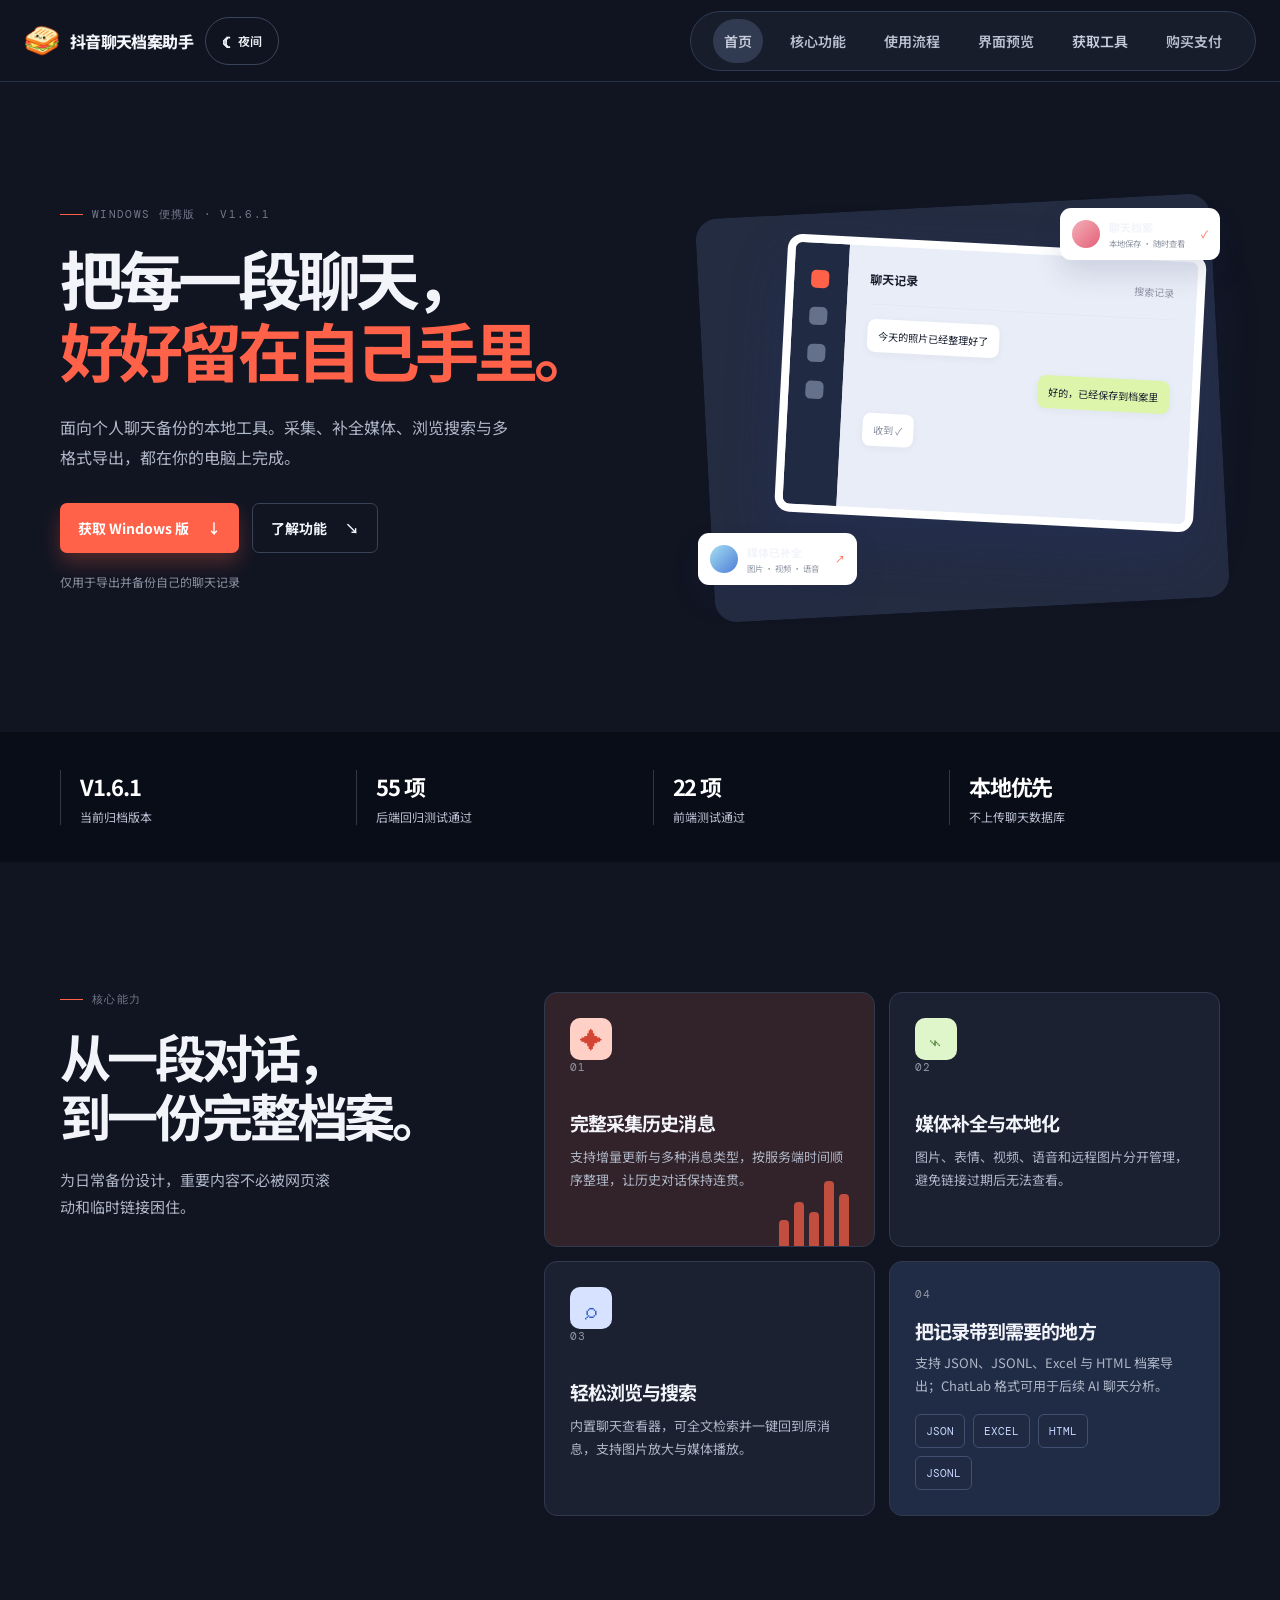
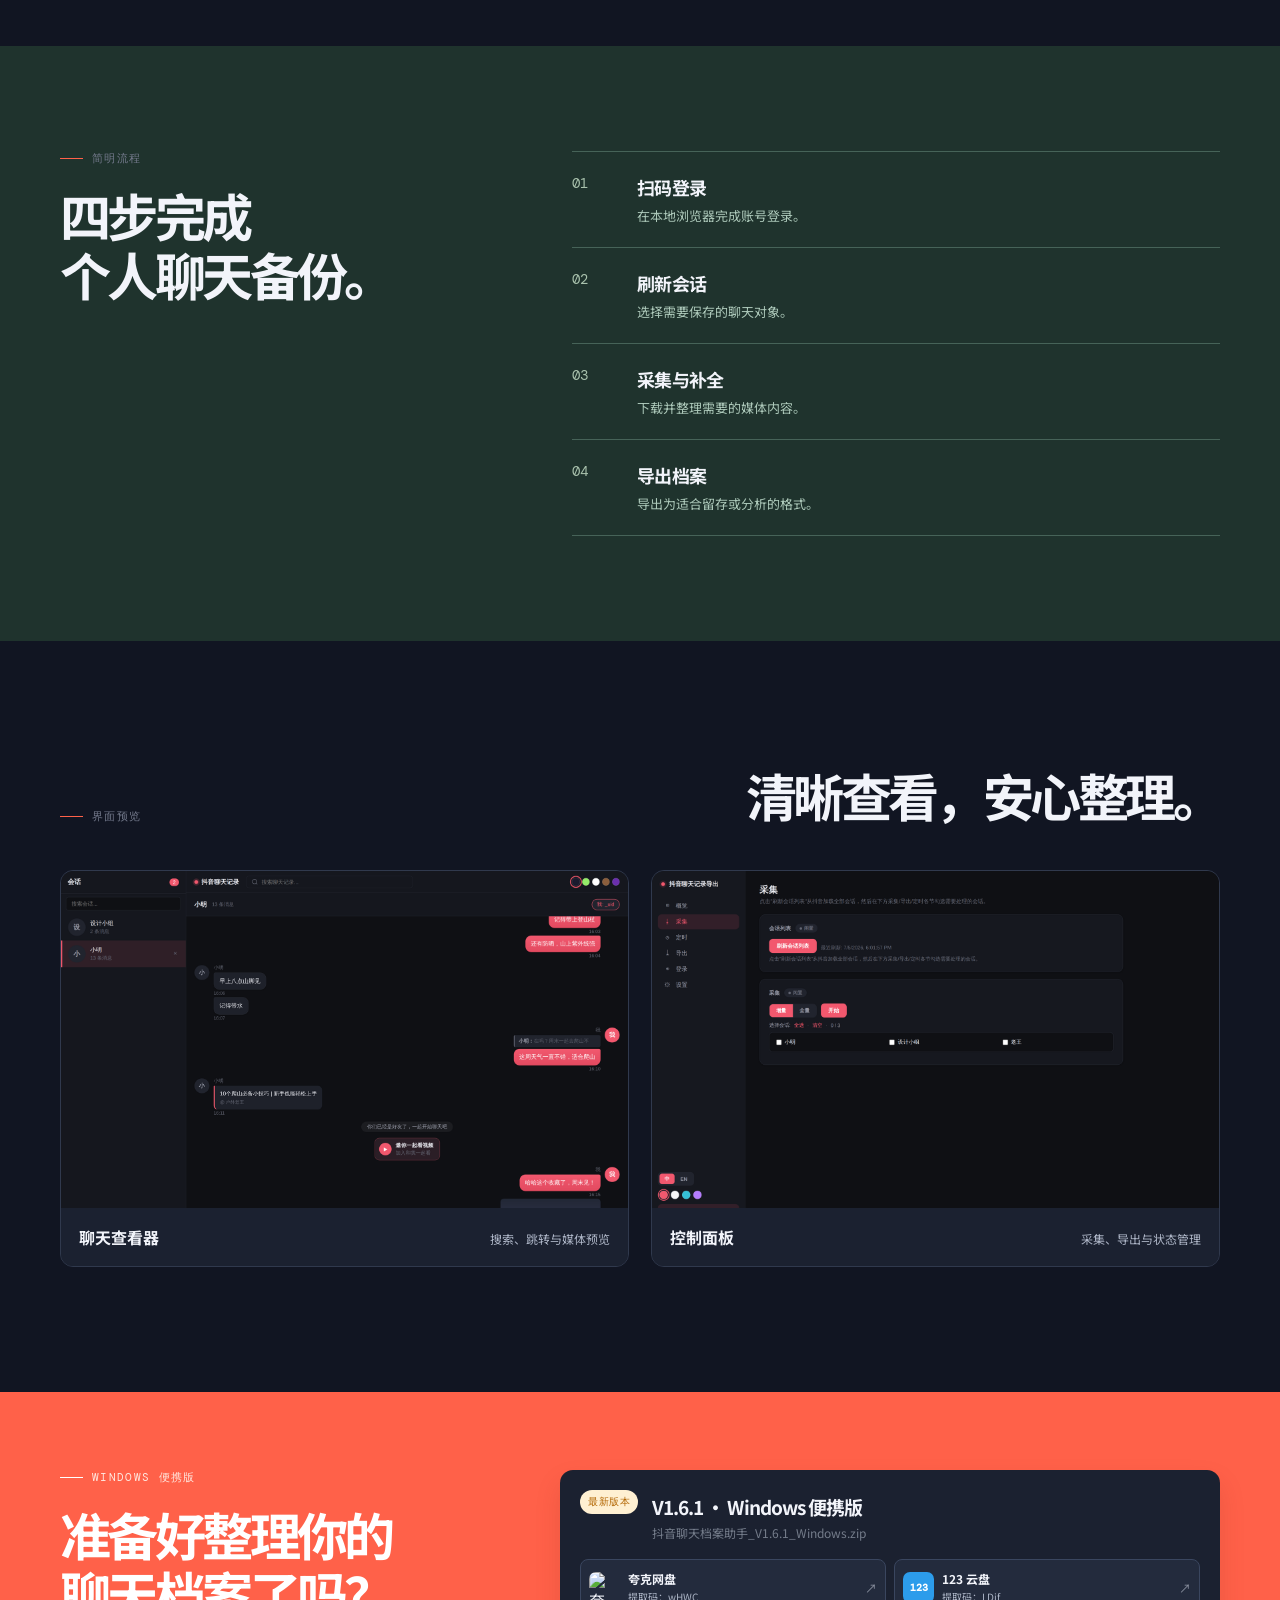
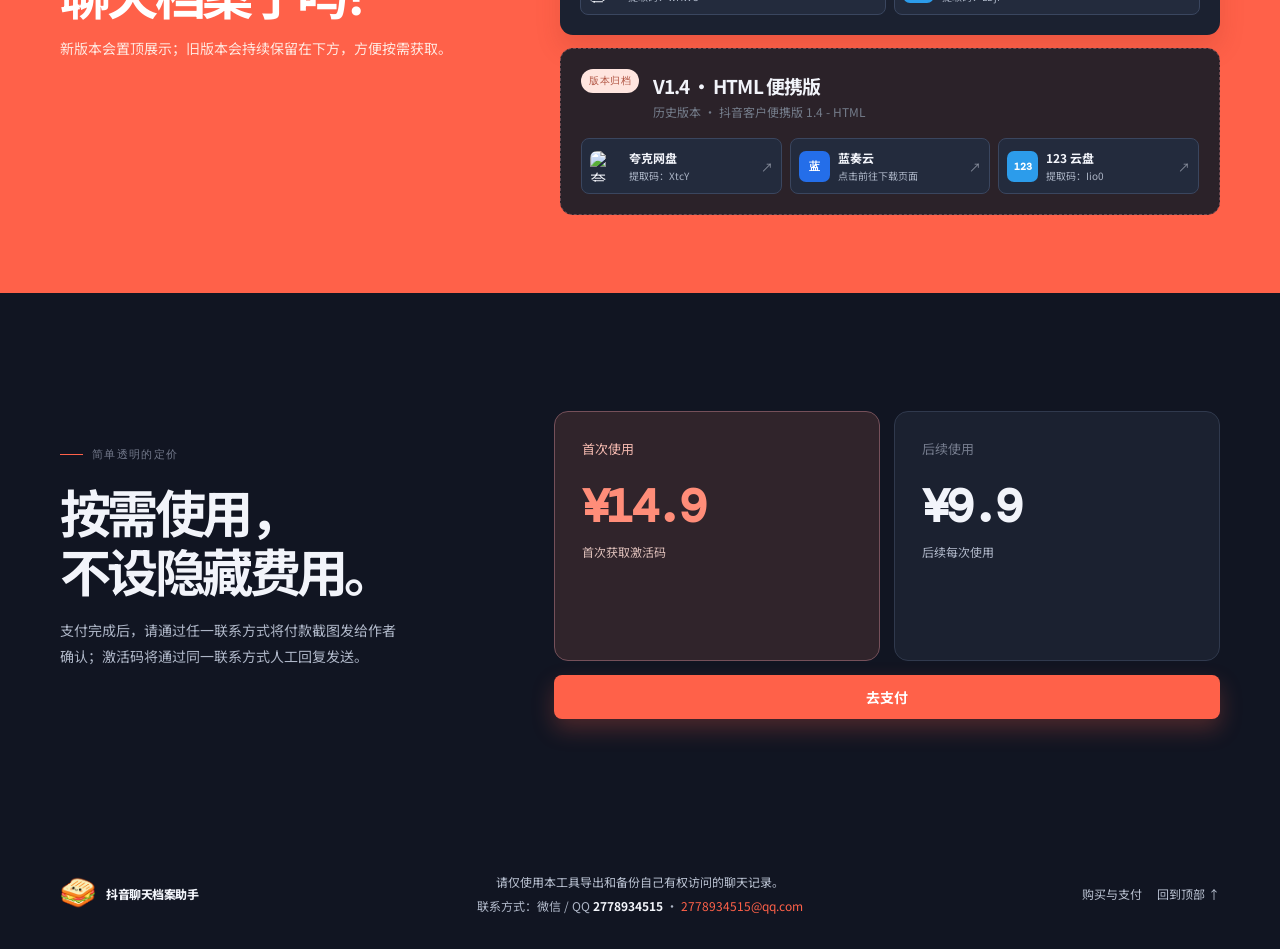
==== commit 846e4019: "Refresh V1.6.1 download links" ====
--- a/index.html
+++ b/index.html
@@ -172,13 +172,13 @@
                 </div>
               </div>
               <div class="download-links">
-                <a href="https://pan.quark.cn/s/96ca23cfb1e9?pwd=CGLU" target="_blank" rel="noopener noreferrer">
+                <a href="https://pan.quark.cn/s/77ec1365f3c1" target="_blank" rel="noopener noreferrer">
                   <img src="https://leixue.com/uploads/2024/12/QuarkCloudDrive.png" alt="夸克网盘" />
-                  <span><b>夸克网盘</b><small>提取码：CGLU</small></span><i>↗</i>
-                </a>
-                <a href="https://1838837775.share.123pan.cn/123pan/ZuNGTd-ku8n?pwd=pAzd#" target="_blank" rel="noopener noreferrer">
+                  <span><b>夸克网盘</b><small>提取码：wHWC</small></span><i>↗</i>
+                </a>
+                <a href="https://1838837775.share.123pan.cn/123pan/ZuNGTd-hJW2?pwd=LDjf#" target="_blank" rel="noopener noreferrer">
                   <span class="drive-icon pan123-icon">123</span>
-                  <span><b>123 云盘</b><small>提取码：pAzd</small></span><i>↗</i>
+                  <span><b>123 云盘</b><small>提取码：LDjf</small></span><i>↗</i>
                 </a>
               </div>
             </article>
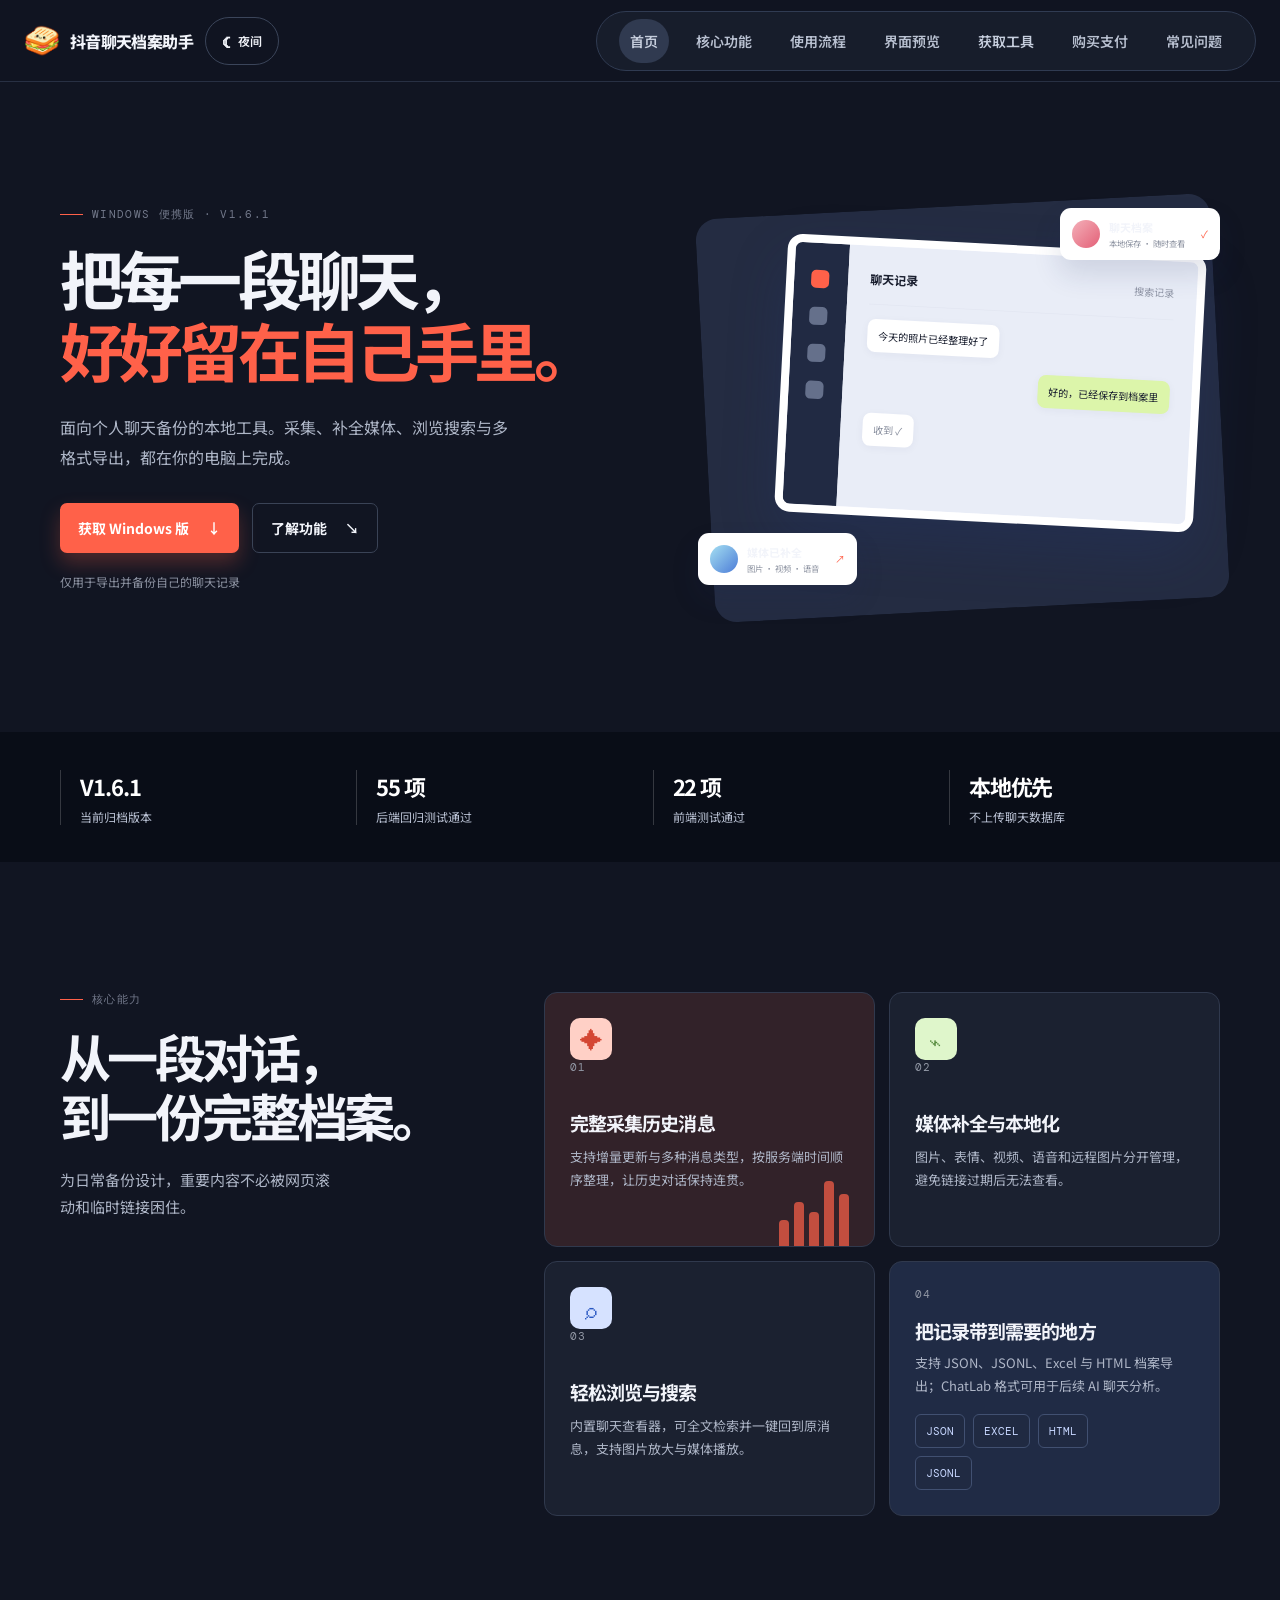
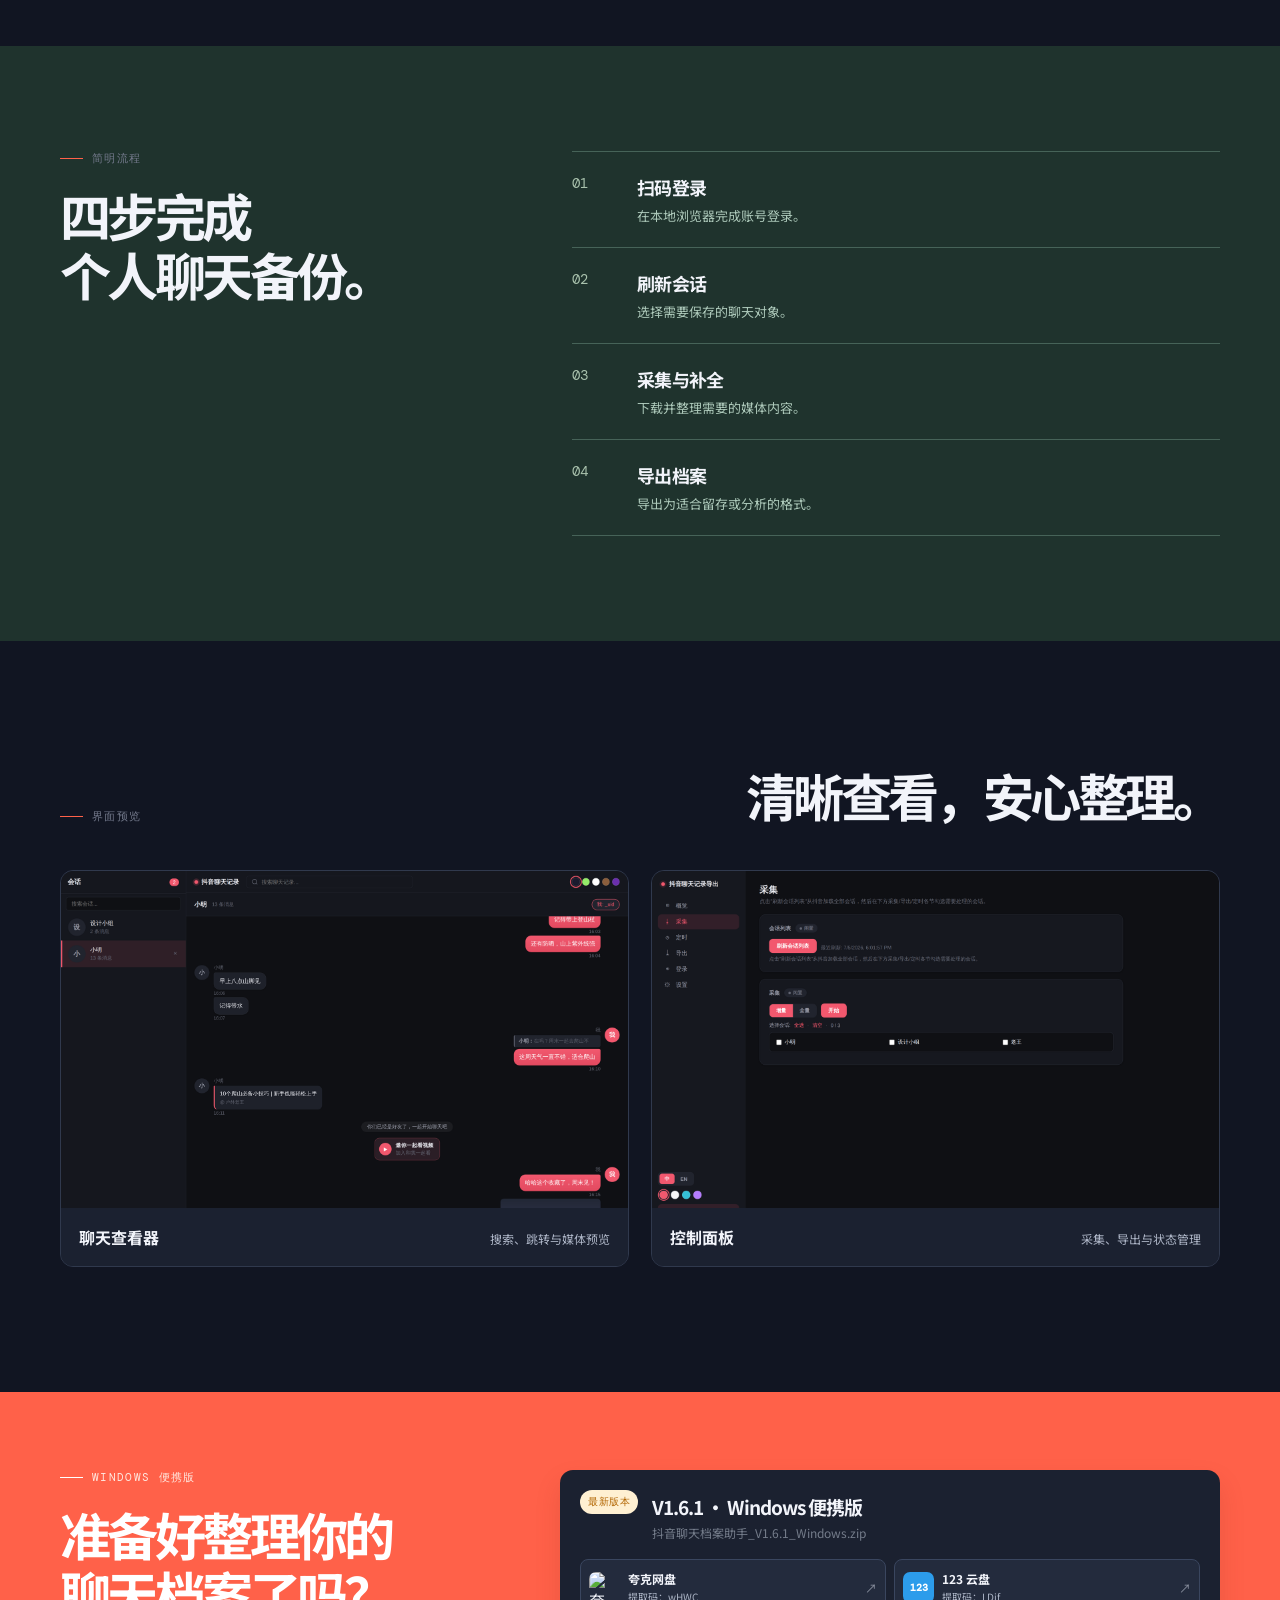
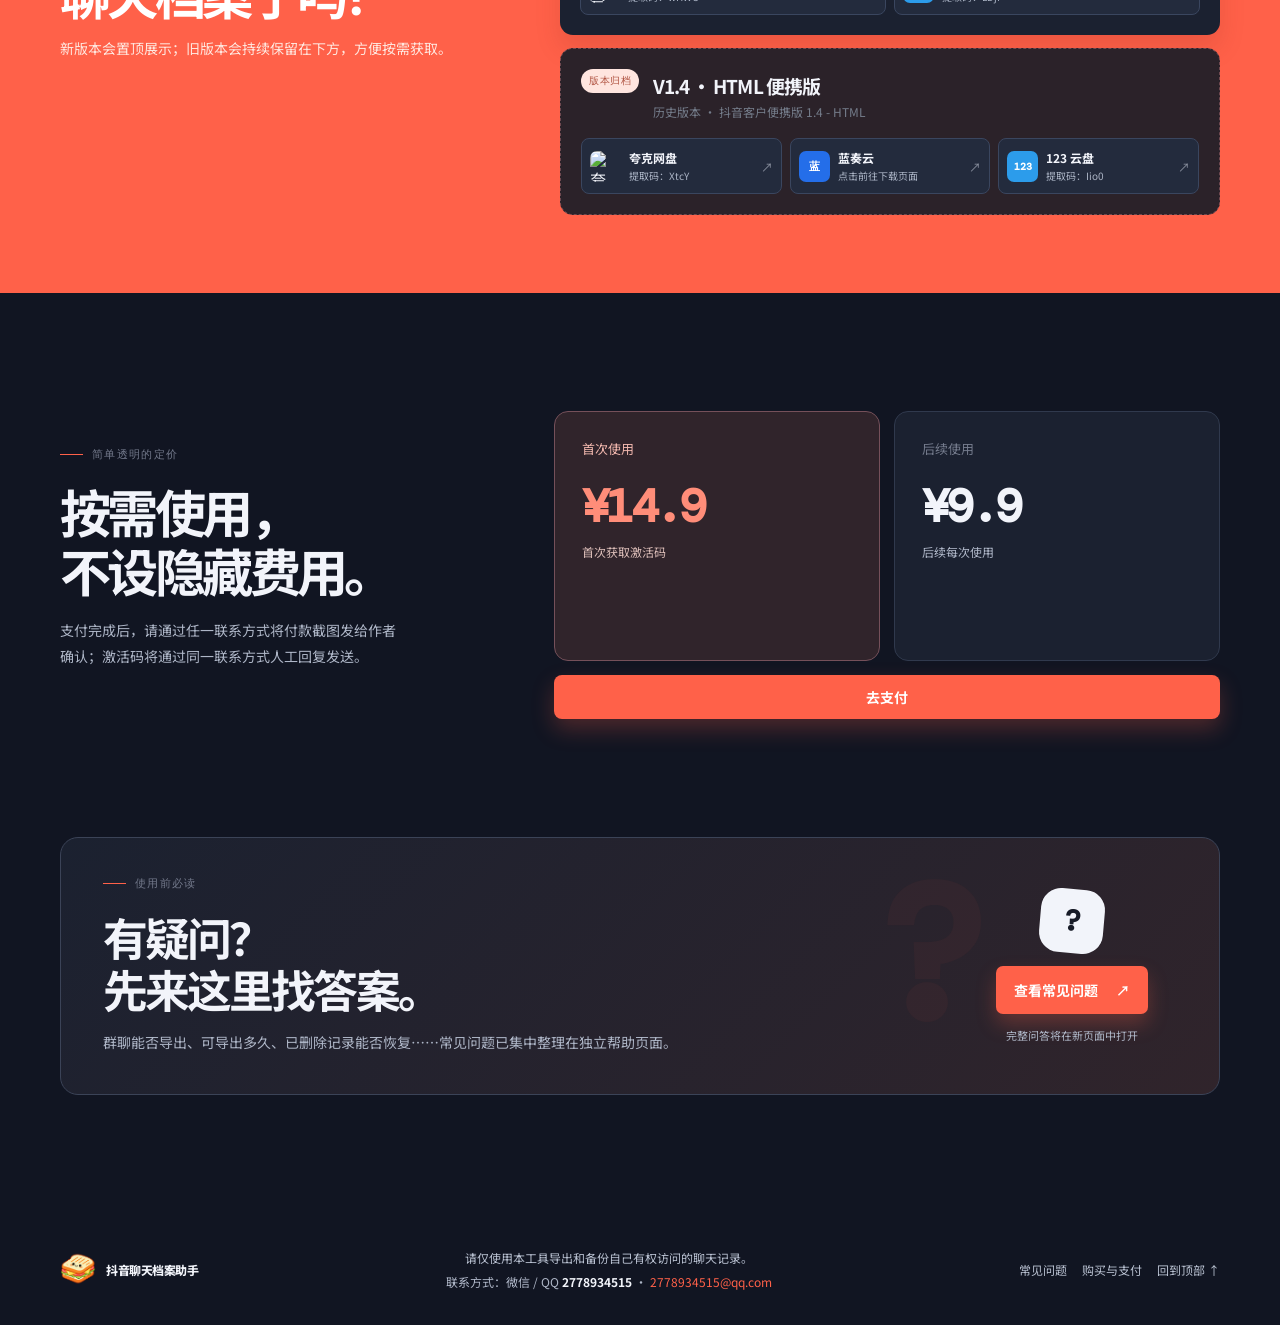
==== commit 6e622111: "Add standalone FAQ page" ====
--- a/index.html
+++ b/index.html
@@ -37,6 +37,7 @@
         <a href="#screens">界面预览</a>
         <a class="nav-download" href="#download">获取工具</a>
         <a href="#pricing">购买支付</a>
+        <a href="faq/">常见问题</a>
         <span class="nav-indicator" aria-hidden="true"></span>
       </nav>
     </header>
@@ -223,6 +224,19 @@
           <button class="go-pay" type="button">去支付</button>
         </div>
       </section>
+
+      <section class="faq-entry section-shell reveal" aria-labelledby="faq-entry-title">
+        <div class="faq-entry-copy">
+          <p class="eyebrow"><span></span> 使用前必读</p>
+          <h2 id="faq-entry-title">有疑问？<br />先来这里找答案。</h2>
+          <p>群聊能否导出、可导出多久、已删除记录能否恢复……常见问题已集中整理在独立帮助页面。</p>
+        </div>
+        <div class="faq-entry-action">
+          <span class="faq-entry-mark" aria-hidden="true">?</span>
+          <a class="button button-primary" href="faq/">查看常见问题 <span>↗</span></a>
+          <small>完整问答将在新页面中打开</small>
+        </div>
+      </section>
     </main>
 
     <footer class="site-footer section-shell">
@@ -232,6 +246,7 @@
         <address>联系方式：微信 / QQ <b>2778934515</b> · <a href="mailto:2778934515@qq.com">2778934515@qq.com</a></address>
       </div>
       <div class="footer-actions">
+        <a href="faq/">常见问题</a>
         <a href="#pricing">购买与支付</a>
         <a href="#top" aria-label="回到页面顶部">回到顶部 ↑</a>
       </div>
--- a/style.css
+++ b/style.css
@@ -180,3 +180,15 @@
   .site-nav.open a { opacity:1; transform:translateY(0); }
   .site-nav.open a:nth-child(1) { transition-delay:.05s; }.site-nav.open a:nth-child(2) { transition-delay:.09s; }.site-nav.open a:nth-child(3) { transition-delay:.13s; }.site-nav.open a:nth-child(4) { transition-delay:.17s; }.site-nav.open a:nth-child(5) { transition-delay:.21s; }.site-nav.open a:nth-child(6) { transition-delay:.25s; }
 }
+
+/* Independent FAQ page entry on the main showcase. */
+.faq-entry { margin-bottom:118px; padding:38px 42px; display:grid; grid-template-columns:1fr auto; gap:48px; align-items:center; border:1px solid var(--line); border-radius:18px; background:linear-gradient(135deg,#fff 0%,#fff8f5 100%); overflow:hidden; position:relative; }
+.faq-entry::after { content:"?"; position:absolute; right:230px; top:50%; transform:translateY(-54%); color:#ff61490b; font:800 190px/1 "DM Mono",monospace; pointer-events:none; }
+.faq-entry h2 { margin:0 0 15px; font-size:clamp(30px,3.5vw,46px); line-height:1.16; letter-spacing:-.065em; }
+.faq-entry-copy>p:last-child { margin:0; max-width:590px; color:var(--muted); font-size:14px; line-height:1.85; }
+.faq-entry-action { min-width:210px; display:flex; flex-direction:column; align-items:center; gap:13px; position:relative; z-index:1; }
+.faq-entry-mark { width:64px; height:64px; display:grid; place-items:center; border-radius:20px; background:var(--navy); color:#fff; font:700 29px "DM Mono",monospace; transform:rotate(5deg); }
+.faq-entry-action small { color:var(--muted); font-size:11px; }
+html[data-theme="dark"] .faq-entry { background:linear-gradient(135deg,#1b2130 0%,#30242b 100%); border-color:#3b4357; }
+html[data-theme="dark"] .faq-entry-mark { background:#f2f4fa; color:#171b27; }
+@media (max-width:800px) { .faq-entry { margin-bottom:78px; padding:28px 24px; grid-template-columns:1fr; gap:28px; }.faq-entry::after { right:-15px; top:64%; }.faq-entry-action { align-items:flex-start; }.faq-entry-mark { display:none; } }
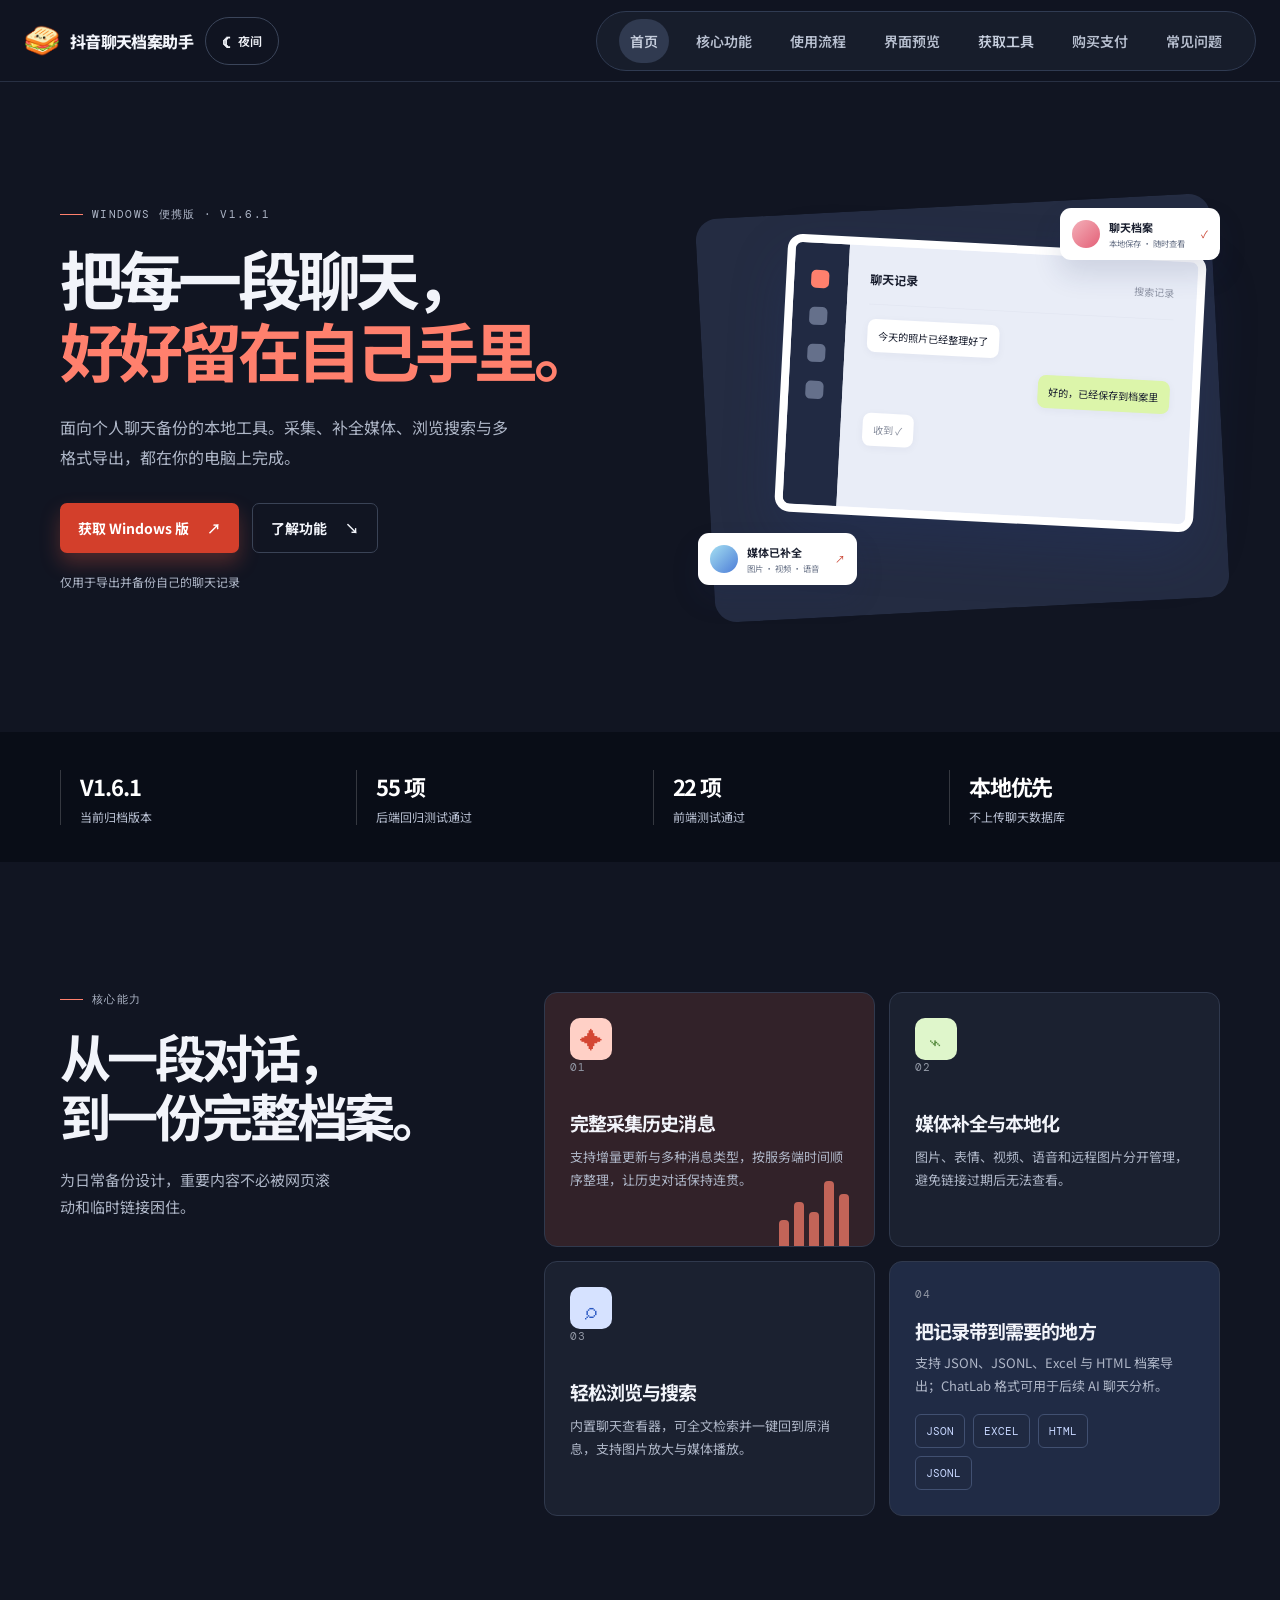
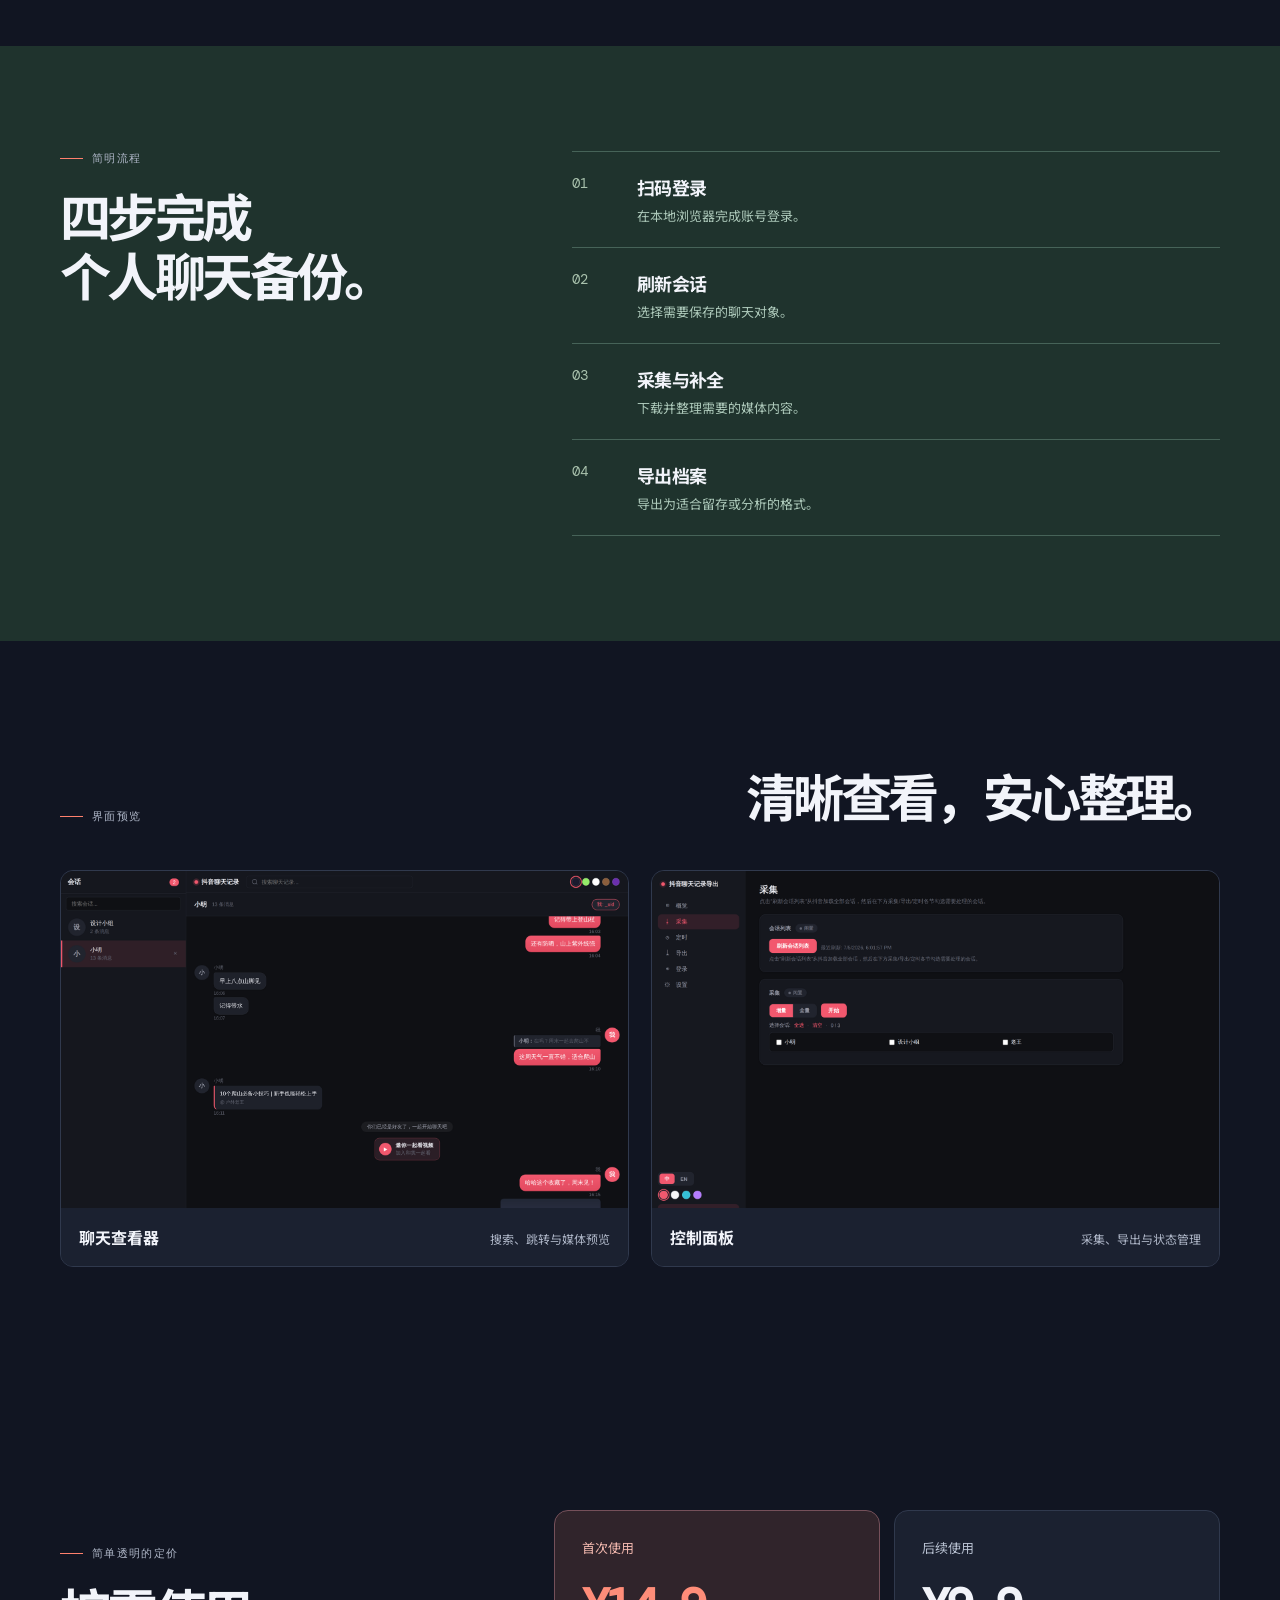
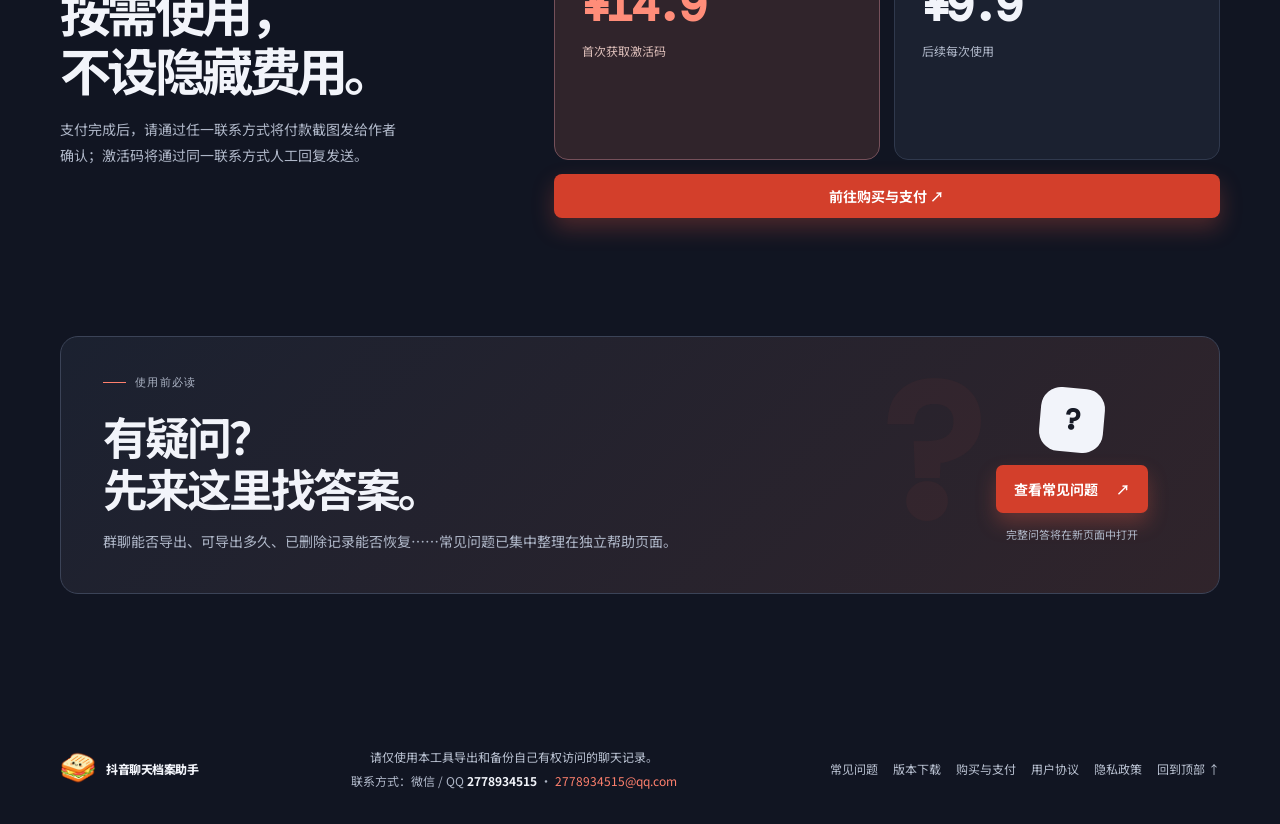
==== commit 12040dae: "Refine site pages and add legal links" ====
--- a/index.html
+++ b/index.html
@@ -35,8 +35,8 @@
         <a href="#features">核心功能</a>
         <a href="#workflow">使用流程</a>
         <a href="#screens">界面预览</a>
-        <a class="nav-download" href="#download">获取工具</a>
-        <a href="#pricing">购买支付</a>
+        <a class="nav-download" href="download/">获取工具</a>
+        <a href="payment/">购买支付</a>
         <a href="faq/">常见问题</a>
         <span class="nav-indicator" aria-hidden="true"></span>
       </nav>
@@ -51,7 +51,7 @@
             面向个人聊天备份的本地工具。采集、补全媒体、浏览搜索与多格式导出，都在你的电脑上完成。
           </p>
           <div class="hero-actions">
-            <a class="button button-primary" href="#download">获取 Windows 版 <span>↓</span></a>
+            <a class="button button-primary" href="download/">获取 Windows 版 <span>↗</span></a>
             <a class="button button-quiet" href="#features">了解功能 <span>↘</span></a>
           </div>
           <p class="notice">仅用于导出并备份自己的聊天记录</p>
@@ -156,60 +156,6 @@
         </div>
       </section>
 
-      <section class="download-section" id="download">
-        <div class="section-shell download-wrap reveal">
-          <div class="download-intro">
-            <p class="eyebrow light"><span></span> WINDOWS 便携版</p>
-            <h2>准备好整理你的<br />聊天档案了吗？</h2>
-            <p>新版本会置顶展示；旧版本会持续保留在下方，方便按需获取。</p>
-          </div>
-          <div class="version-list" aria-label="下载版本列表">
-            <article class="version-card version-current">
-              <div class="version-heading">
-                <span class="version-badge">最新版本</span>
-                <div>
-                  <h3>V1.6.1 · Windows 便携版</h3>
-                  <p>抖音聊天档案助手_V1.6.1_Windows.zip</p>
-                </div>
-              </div>
-              <div class="download-links">
-                <a href="https://pan.quark.cn/s/77ec1365f3c1" target="_blank" rel="noopener noreferrer">
-                  <img src="https://leixue.com/uploads/2024/12/QuarkCloudDrive.png" alt="夸克网盘" />
-                  <span><b>夸克网盘</b><small>提取码：wHWC</small></span><i>↗</i>
-                </a>
-                <a href="https://1838837775.share.123pan.cn/123pan/ZuNGTd-hJW2?pwd=LDjf#" target="_blank" rel="noopener noreferrer">
-                  <span class="drive-icon pan123-icon">123</span>
-                  <span><b>123 云盘</b><small>提取码：LDjf</small></span><i>↗</i>
-                </a>
-              </div>
-            </article>
-            <article class="version-card version-archive">
-              <div class="version-heading">
-                <span class="version-badge archive-badge">版本归档</span>
-                <div>
-                  <h3>V1.4 · HTML 便携版</h3>
-                  <p>历史版本 · 抖音客户便携版 1.4 - HTML</p>
-                </div>
-              </div>
-              <div class="download-links">
-                <a href="https://pan.quark.cn/s/0d538628d26a?pwd=XtcY" target="_blank" rel="noopener noreferrer">
-                  <img src="https://leixue.com/uploads/2024/12/QuarkCloudDrive.png" alt="夸克网盘" />
-                  <span><b>夸克网盘</b><small>提取码：XtcY</small></span><i>↗</i>
-                </a>
-                <a href="https://wwbmj.lanzouu.com/iQRvb432u0qb" target="_blank" rel="noopener noreferrer">
-                  <span class="drive-icon lanzou-icon">蓝</span>
-                  <span><b>蓝奏云</b><small>点击前往下载页面</small></span><i>↗</i>
-                </a>
-                <a href="https://1838837775.share.123pan.cn/123pan/ZuNGTd-Gffn?pwd=Iio0" target="_blank" rel="noopener noreferrer">
-                  <span class="drive-icon pan123-icon">123</span>
-                  <span><b>123 云盘</b><small>提取码：Iio0</small></span><i>↗</i>
-                </a>
-              </div>
-            </article>
-          </div>
-        </div>
-      </section>
-
       <section class="pricing-section section-shell" id="pricing">
         <div class="pricing-intro reveal">
           <p class="eyebrow"><span></span> 简单透明的定价</p>
@@ -221,7 +167,7 @@
             <article class="price-card featured"><span class="price-label">首次使用</span><strong>¥14.9</strong><p>首次获取激活码</p></article>
             <article class="price-card"><span class="price-label">后续使用</span><strong>¥9.9</strong><p>后续每次使用</p></article>
           </div>
-          <button class="go-pay" type="button">去支付</button>
+          <a class="go-pay" href="payment/">前往购买与支付 ↗</a>
         </div>
       </section>
 
@@ -247,25 +193,13 @@
       </div>
       <div class="footer-actions">
         <a href="faq/">常见问题</a>
-        <a href="#pricing">购买与支付</a>
+        <a href="download/">版本下载</a>
+        <a href="payment/">购买与支付</a>
+        <a href="用户协议.html">用户协议</a>
+        <a href="隐私政策.html">隐私政策</a>
         <a href="#top" aria-label="回到页面顶部">回到顶部 ↑</a>
       </div>
     </footer>
-
-    <dialog class="purchase-dialog" aria-labelledby="purchase-title">
-      <div class="purchase-dialog-header">
-        <div><p class="eyebrow"><span></span> PURCHASE</p><h2 id="purchase-title">确认支付</h2></div>
-        <button class="dialog-close" type="button" aria-label="关闭支付弹窗">×</button>
-      </div>
-      <div class="checkout-summary"><span>请按页面价格自行填写付款金额</span><strong>¥14.9 / ¥9.9</strong></div>
-      <p class="purchase-description">请使用以下任一付款码支付相应金额。付款完成后，将付款截图发送给作者，核实后会人工发送激活码。</p>
-      <div class="payment-grid">
-        <figure><img src="images/wechat-pay.jpg" alt="微信收款码" /><figcaption><b>微信支付</b><span>使用微信扫一扫</span></figcaption></figure>
-        <figure><img src="images/alipay.jpg" alt="支付宝收款码" /><figcaption><b>支付宝</b><span>打开支付宝扫一扫</span></figcaption></figure>
-      </div>
-      <ol class="payment-steps"><li>选择支付方式并扫码付款。</li><li>截图保存付款成功页面。</li><li>通过页面下方任一联系方式发送截图，等待激活码回复。</li></ol>
-      <p class="payment-note">本页面不自动扣款、不收集付款信息，也不自动发放激活码。</p>
-    </dialog>
     <script src="script.js"></script>
   </body>
 </html>
--- a/style.css
+++ b/style.css
@@ -56,7 +56,7 @@
 @media (min-width:801px) and (max-width:1150px) { .site-header { padding:0 20px; }.site-header .brand>span:last-child { display:none; }.theme-toggle { margin-right:11px; }.site-nav { gap:16px; font-size:13px; }.nav-download { padding:10px 14px; } }
 
 /* Purchase layout and theme refinements. */
-.site-nav { gap:24px; }.pricing-panel { display:grid; gap:14px; }.pricing-panel>.go-pay { margin-top:0; max-width:100%; background:var(--coral); box-shadow:0 10px 22px #ff614940; }.price-card { min-height:210px; }.download-links a { background:#fff; }.payment-grid figcaption { color:#1b2030; }
+.site-nav { gap:24px; }.pricing-panel { display:grid; gap:14px; }.pricing-panel>.go-pay { margin-top:0; max-width:100%; background:var(--coral); box-shadow:0 10px 22px #ff614940; text-align:center; }.price-card { min-height:210px; }.download-links a { background:#fff; }.payment-grid figcaption { color:#1b2030; }
 html[data-theme="dark"] .site-nav { background:#171d2b; border-color:#344057; box-shadow:0 18px 40px #05081166; }
 html[data-theme="dark"] .download-links a { background:#232b3d; border-color:#3a465f; color:#f2f4fa; }
 html[data-theme="dark"] .download-links small { color:#abb4c5; }
@@ -191,4 +191,60 @@
 .faq-entry-action small { color:var(--muted); font-size:11px; }
 html[data-theme="dark"] .faq-entry { background:linear-gradient(135deg,#1b2130 0%,#30242b 100%); border-color:#3b4357; }
 html[data-theme="dark"] .faq-entry-mark { background:#f2f4fa; color:#171b27; }
-@media (max-width:800px) { .faq-entry { margin-bottom:78px; padding:28px 24px; grid-template-columns:1fr; gap:28px; }.faq-entry::after { right:-15px; top:64%; }.faq-entry-action { align-items:flex-start; }.faq-entry-mark { display:none; } }+@media (max-width:800px) { .faq-entry { margin-bottom:78px; padding:28px 24px; grid-template-columns:1fr; gap:28px; }.faq-entry::after { right:-15px; top:64%; }.faq-entry-action { align-items:flex-start; }.faq-entry-mark { display:none; } }
+/* Visual consistency audit 2026-08-24 */
+:root { --coral:#d94732; --coral-fill:#d33f2b; }
+html[data-theme="dark"] { --coral:#ff806d; --coral-fill:#d33f2b; }
+body,.site-header { transition:background-color .24s ease,color .24s ease,border-color .24s ease; }
+button,input,summary,a { -webkit-tap-highlight-color:transparent; }
+:where(a,button,input,summary):focus-visible { outline:3px solid color-mix(in srgb,var(--coral) 48%,transparent); outline-offset:3px; }
+.theme-toggle:hover { background:#0000000a; }
+html[data-theme="dark"] .theme-toggle:hover { background:#ffffff0d; }
+.eyebrow { color:#626b80; }
+html[data-theme="dark"] .eyebrow { color:#aeb6c7; }
+.eyebrow.light,.light { color:#fff; }
+.notice { color:var(--muted); }
+.chat-card { color:#1b2030; }
+.chat-card small { color:#667085; }
+.chat-card i { color:#c83f2d; }
+.version-card p,.download-links small { color:#667085; }
+html[data-theme="dark"] .version-card p { color:#b8c1d1; }
+html[data-theme="dark"] .price-label { color:#b8c1d1; }
+.button-primary,.go-pay,.download-tip>span,.boundary-card>span,.payment-action .safety-label,.faq-contact-links a,.faq-item[open] summary i,.release-notes[open] summary i,html .payment-contact { background:var(--coral-fill); }
+html .payment-contact p:last-child { color:#fff; }
+html .payment-contact a { color:#1b2030; }
+.checkout-summary strong { color:var(--coral); font:700 25px "DM Mono",monospace; white-space:nowrap; }
+.site-footer { color:var(--muted); }
+.site-footer>p { margin:0; }
+.footer-actions { flex-wrap:wrap; justify-content:flex-end; row-gap:9px; }
+.subpage-header,.faq-header { grid-template-columns:auto 1fr auto!important; }
+.subpage-header .theme-toggle,.faq-header .theme-toggle { justify-self:end; }
+.subpage-home-link,.faq-home-link { min-height:44px; display:inline-flex; align-items:center; justify-content:center; }
+.release-notes summary { min-height:48px; }
+.faq-filters { overscroll-behavior-inline:contain; }
+@media (max-width:800px) {
+  .subpage-header,.faq-header { display:grid; grid-template-columns:1fr auto auto!important; gap:8px; }
+  .subpage-header .brand>span,.faq-header .brand>span { display:none; }
+  .subpage-header .theme-toggle,.faq-header .theme-toggle { min-height:42px; margin:0; }
+  .subpage-home-link,.faq-home-link { min-height:42px; padding:10px 12px; font-size:12px; }
+  .footer-actions { width:100%; justify-content:flex-start; gap:10px 16px; }
+  .checkout-summary { align-items:flex-start; flex-direction:column; gap:6px; }
+}
+@media (max-width:430px) {
+  h1 { font-size:clamp(36px,11vw,42px); }
+  .section-shell { width:min(100% - 32px,580px); }
+}
+@media (prefers-reduced-motion:reduce) {
+  html { scroll-behavior:auto; }
+  *,*::before,*::after { animation-duration:.01ms!important; animation-iteration-count:1!important; transition-duration:.01ms!important; scroll-behavior:auto!important; }
+  .reveal { opacity:1; transform:none; }
+}
+/* Contrast follow-up 2026-08-24 */
+html body .pricing-panel>.go-pay,html body .download-tip>span,html body .boundary-card>span,html body .payment-action .safety-label,html body .payment-action .go-pay,html body .faq-contact-links a,html body .faq-item[open] summary i,html body .release-notes[open] summary i,html body .payment-contact { background:var(--coral-fill); }
+html[data-theme="dark"] .eyebrow.light { color:#fff; }
+.subpage-home-link,.faq-home-link { color:var(--ink); }
+.version-badge { color:#884900; }
+.archive-badge { color:#8b3b2e; }
+.pan123-icon { background:#1768b5; }
+.download-links i,.screen-card figcaption small { color:#667085; }
+html[data-theme="dark"] .download-links i,html[data-theme="dark"] .screen-card figcaption small { color:#aeb6c7; }
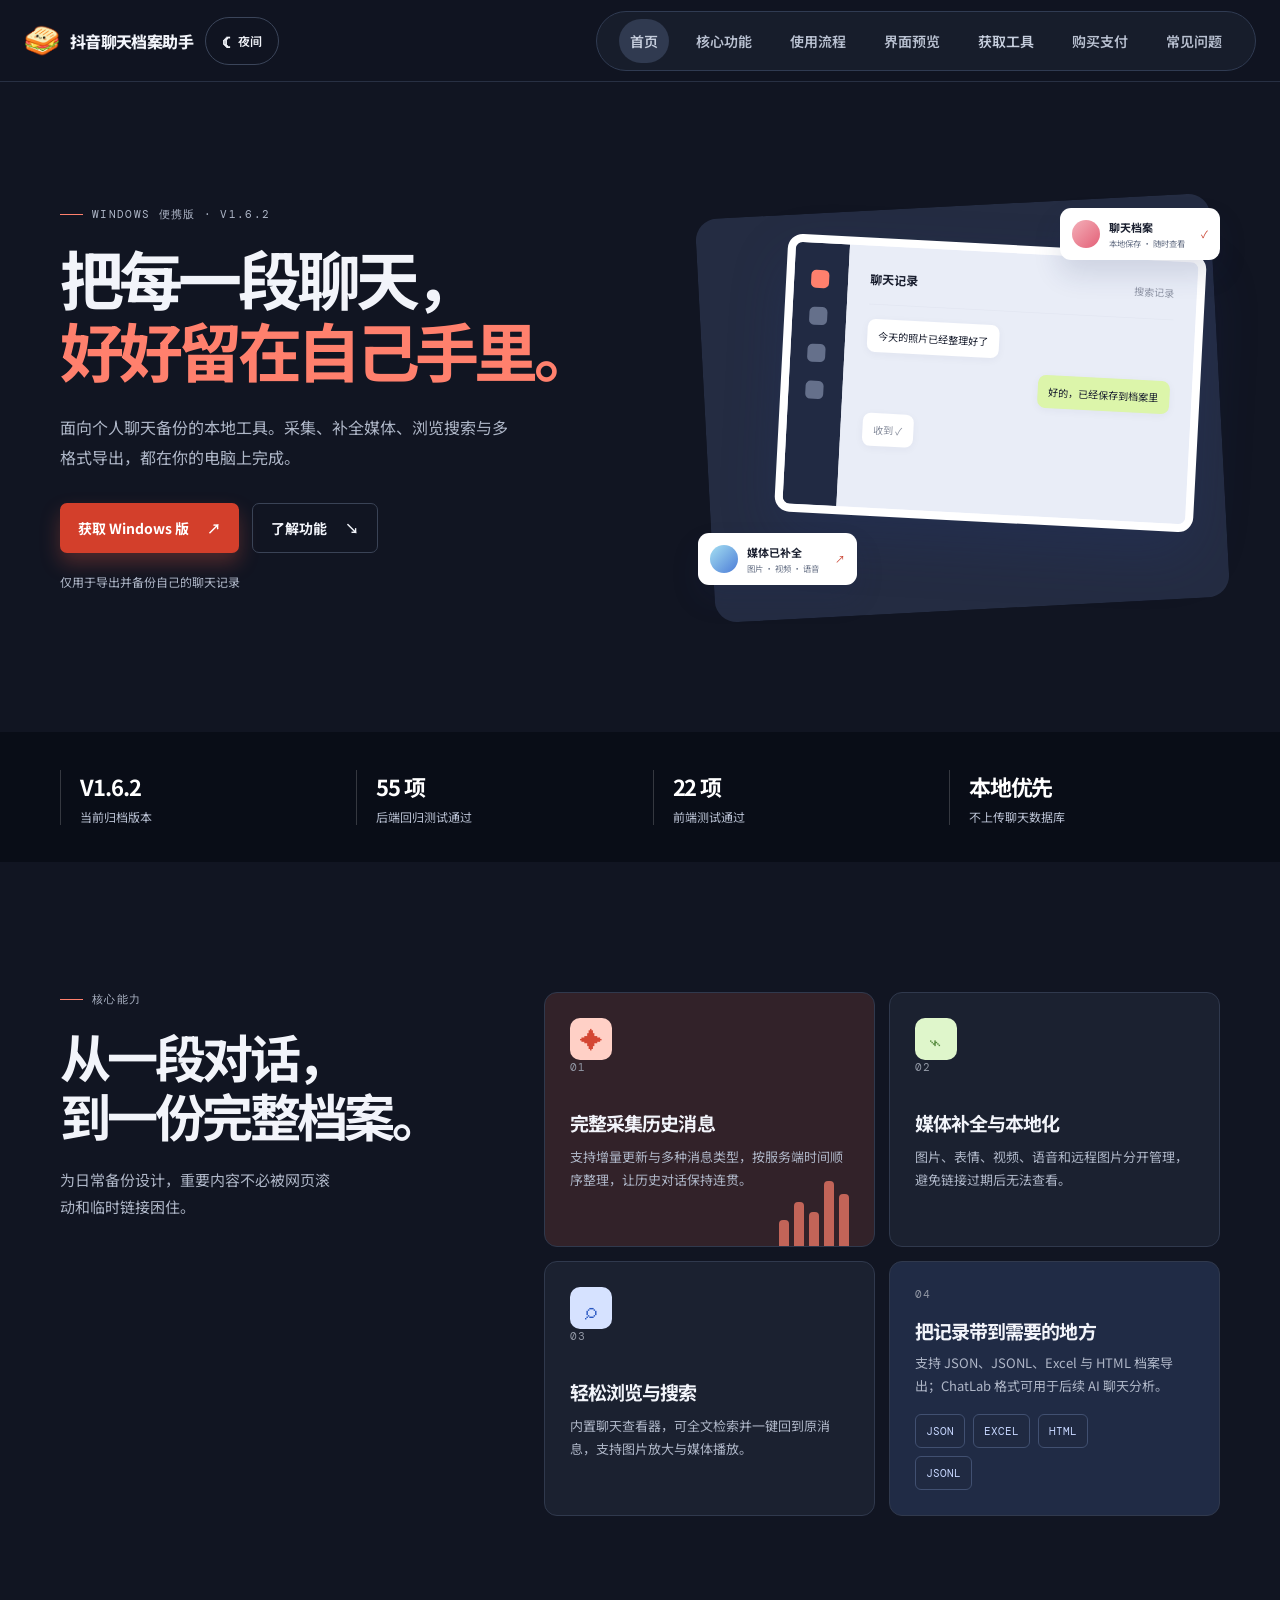
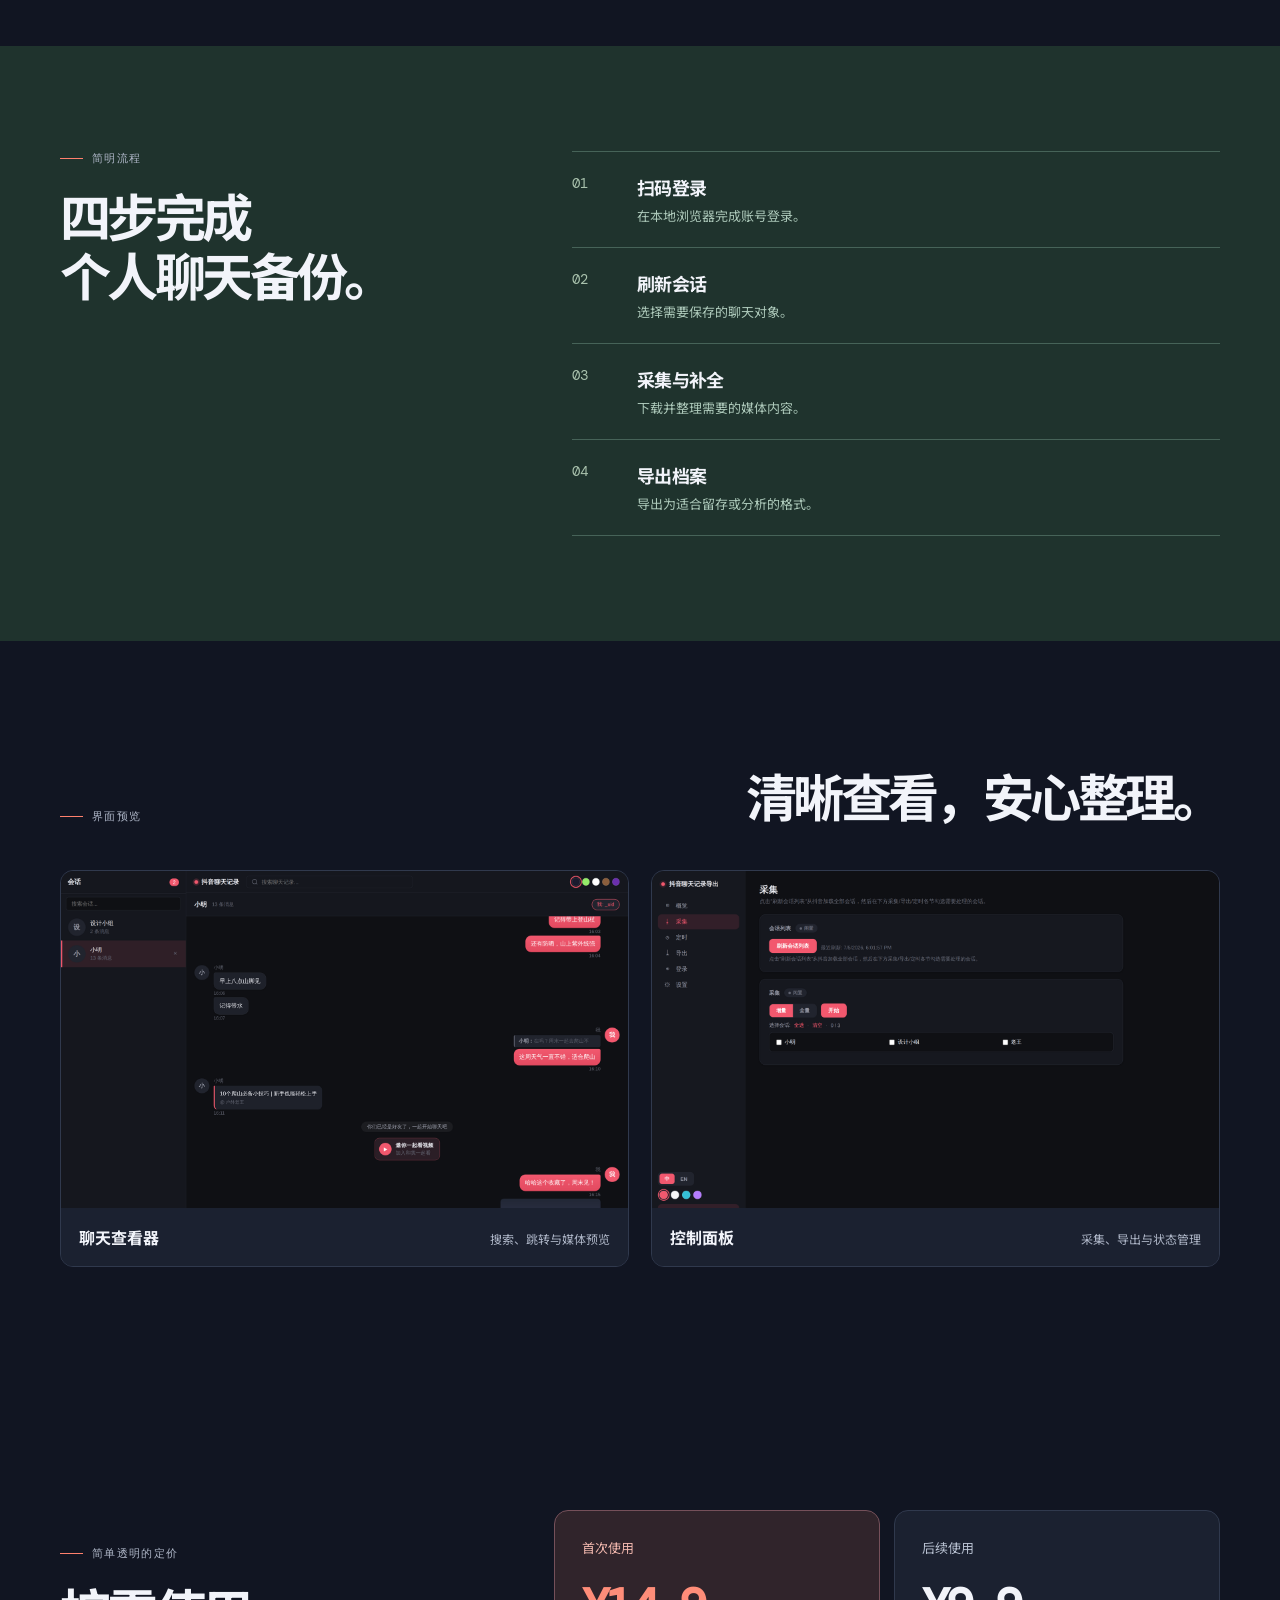
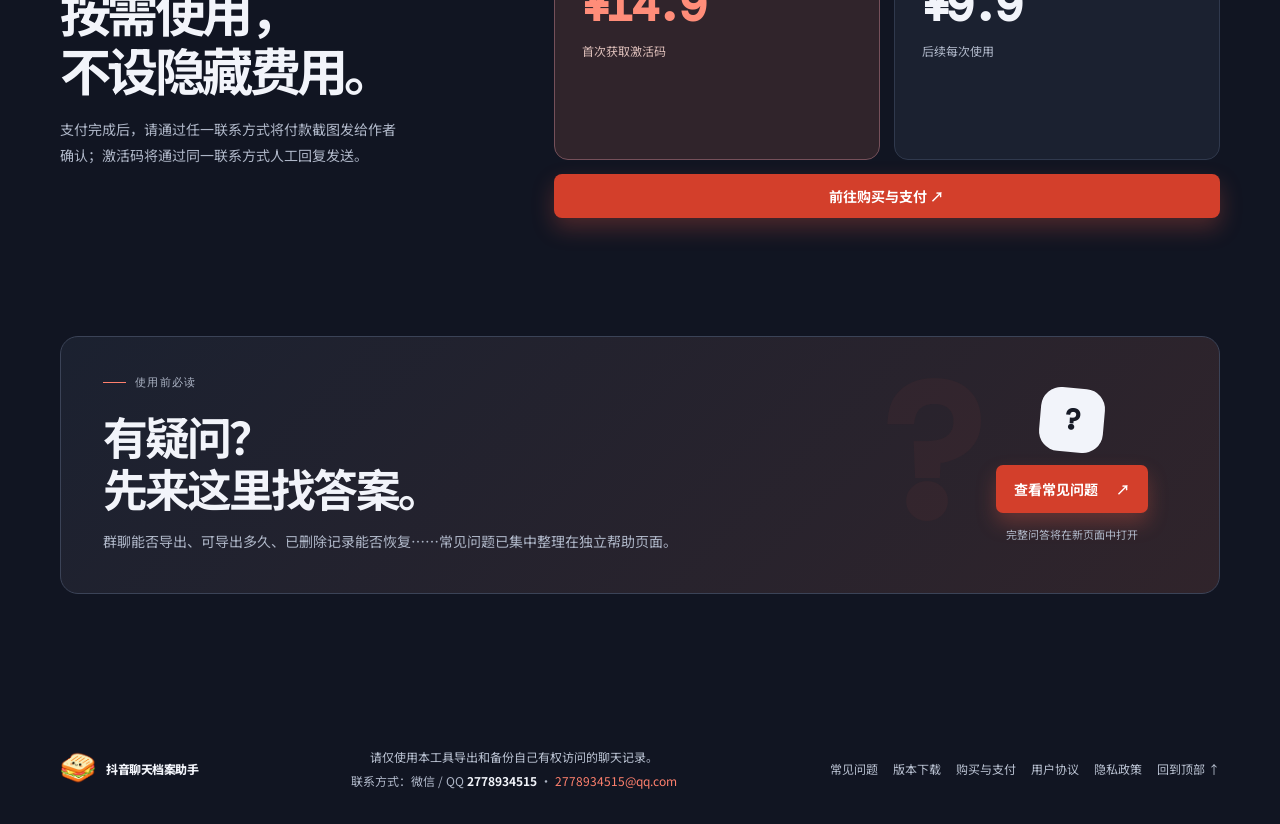
==== commit 7d66ea73: "Add V1.6.2 release downloads" ====
--- a/index.html
+++ b/index.html
@@ -7,7 +7,7 @@
       name="description"
       content="抖音聊天档案助手：将自己的抖音私信记录留存在本地，便于浏览、搜索与导出。"
     />
-    <title>抖音聊天档案助手 · V1.6.1</title>
+    <title>抖音聊天档案助手 · V1.6.2</title>
     <link rel="icon" type="image/png" href="images/site-icon.png" />
     <link rel="apple-touch-icon" href="images/site-icon.png" />
     <link rel="preconnect" href="https://fonts.googleapis.com" />
@@ -45,7 +45,7 @@
     <main id="top">
       <section class="hero section-shell">
         <div class="hero-copy reveal">
-          <p class="eyebrow"><span></span> WINDOWS 便携版 · V1.6.1</p>
+          <p class="eyebrow"><span></span> WINDOWS 便携版 · V1.6.2</p>
           <h1>把每一段聊天，<br /><em>好好留在自己手里。</em></h1>
           <p class="hero-text">
             面向个人聊天备份的本地工具。采集、补全媒体、浏览搜索与多格式导出，都在你的电脑上完成。
@@ -81,7 +81,7 @@
       </section>
 
       <section class="trust-strip">
-        <div><b>V1.6.1</b><span>当前归档版本</span></div>
+        <div><b>V1.6.2</b><span>当前归档版本</span></div>
         <div><b>55 项</b><span>后端回归测试通过</span></div>
         <div><b>22 项</b><span>前端测试通过</span></div>
         <div><b>本地优先</b><span>不上传聊天数据库</span></div>
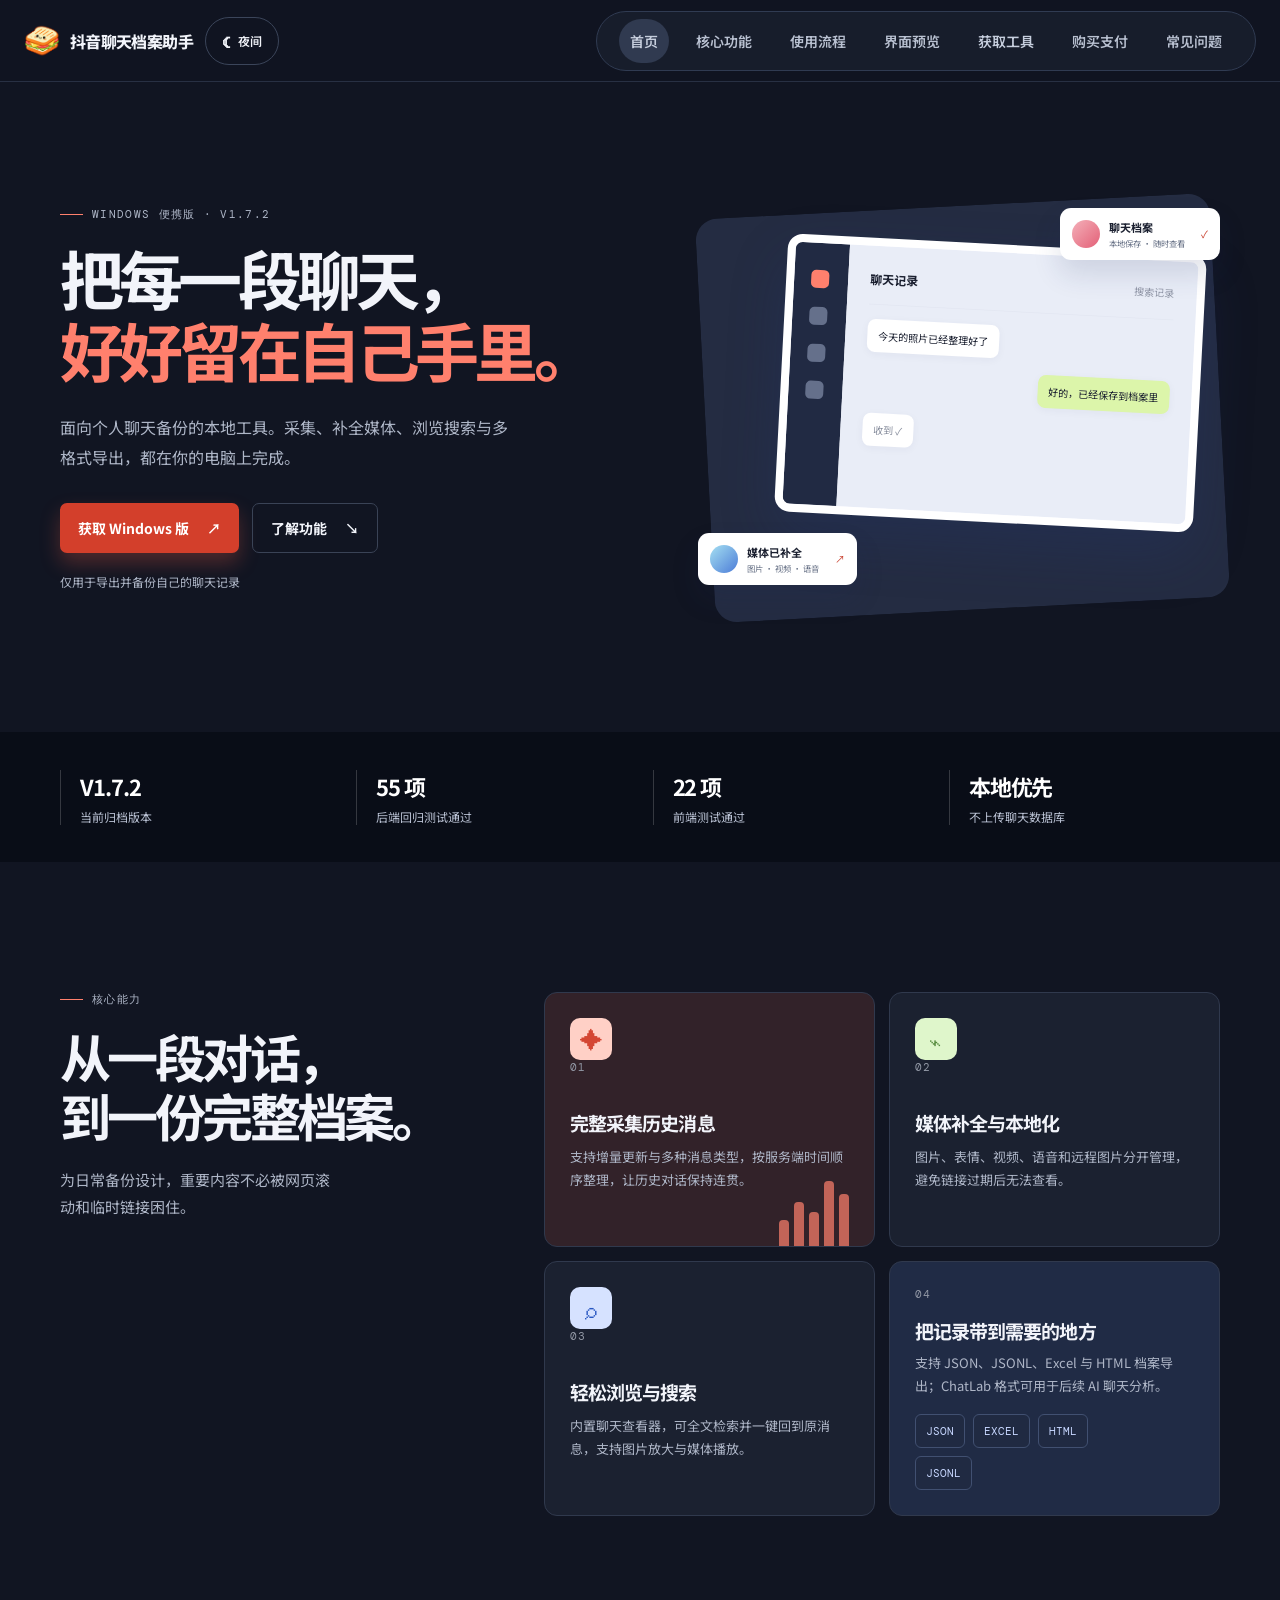
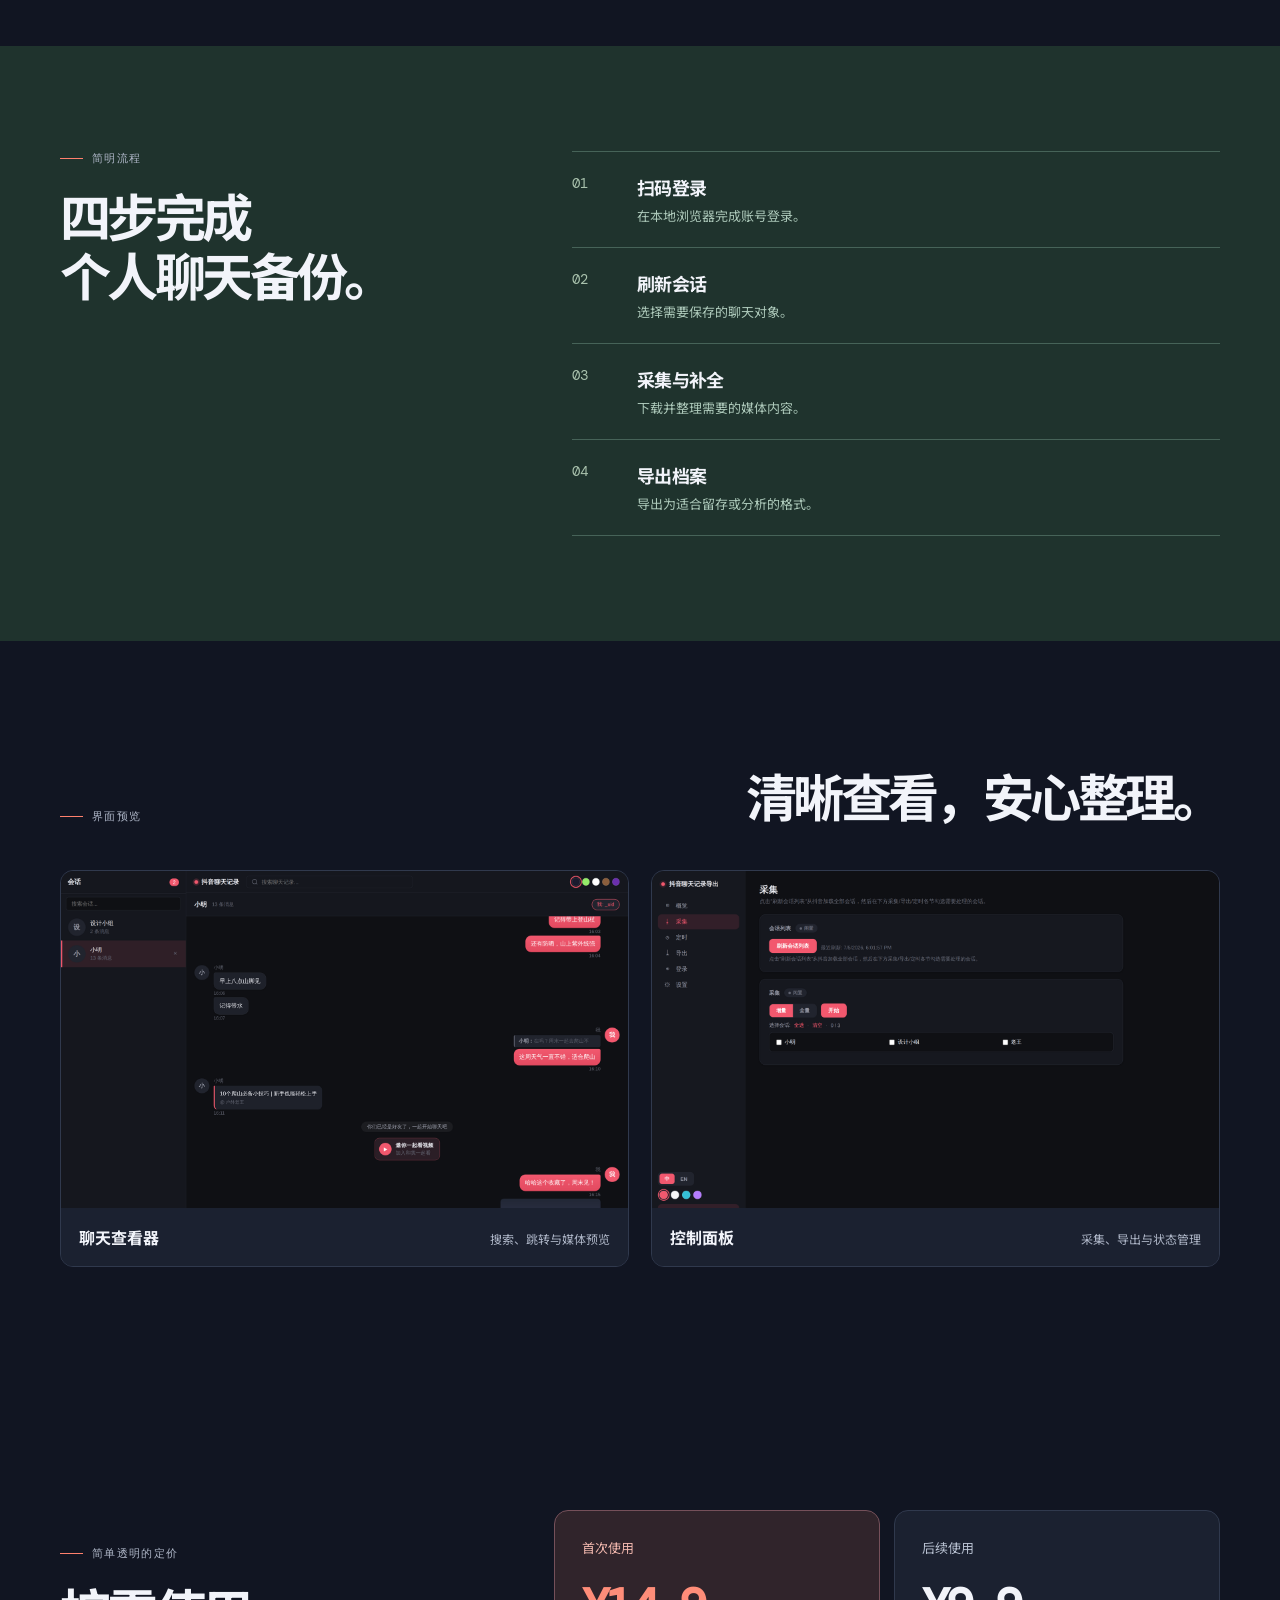
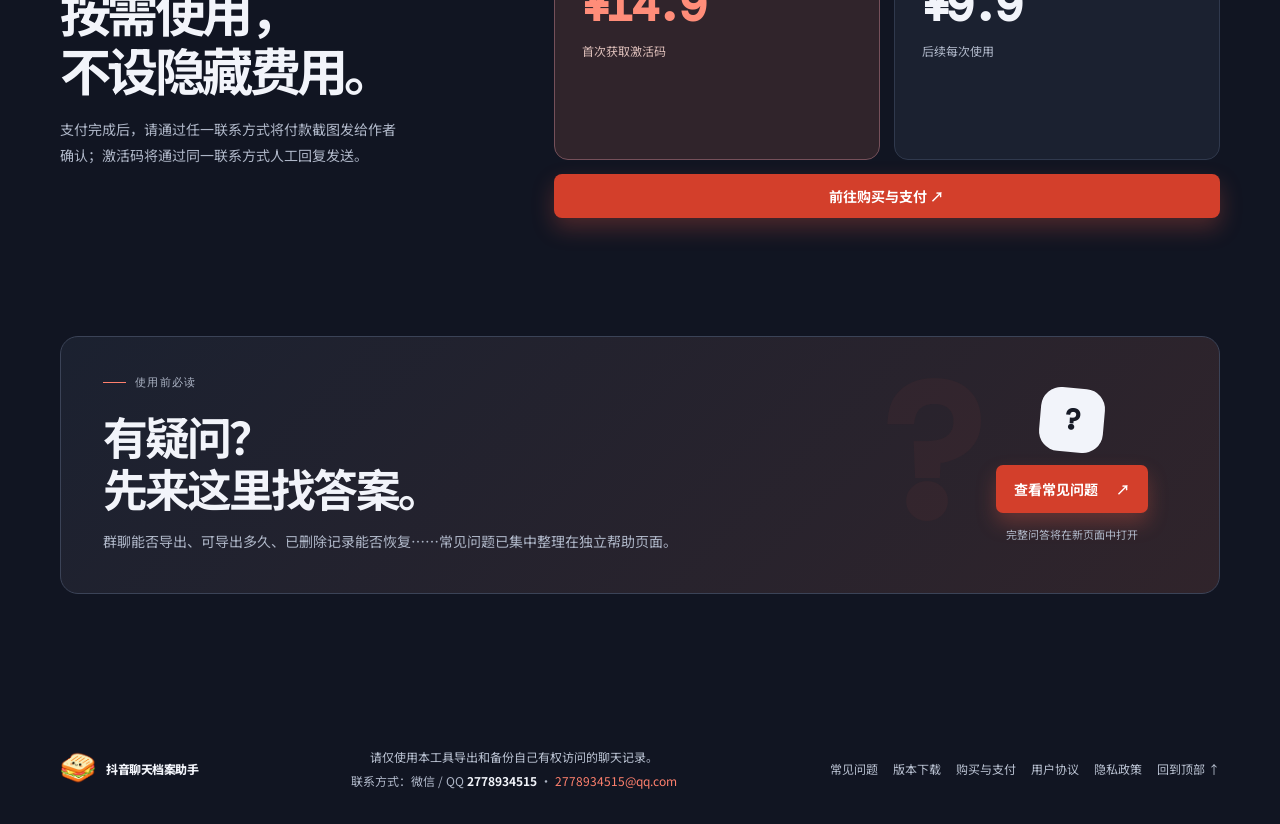
==== commit 3e5f6483: "Add V1.7.2 release download" ====
--- a/index.html
+++ b/index.html
@@ -7,7 +7,7 @@
       name="description"
       content="抖音聊天档案助手：将自己的抖音私信记录留存在本地，便于浏览、搜索与导出。"
     />
-    <title>抖音聊天档案助手 · V1.6.2</title>
+    <title>抖音聊天档案助手 · V1.7.2</title>
     <link rel="icon" type="image/png" href="images/site-icon.png" />
     <link rel="apple-touch-icon" href="images/site-icon.png" />
     <link rel="preconnect" href="https://fonts.googleapis.com" />
@@ -45,7 +45,7 @@
     <main id="top">
       <section class="hero section-shell">
         <div class="hero-copy reveal">
-          <p class="eyebrow"><span></span> WINDOWS 便携版 · V1.6.2</p>
+          <p class="eyebrow"><span></span> WINDOWS 便携版 · V1.7.2</p>
           <h1>把每一段聊天，<br /><em>好好留在自己手里。</em></h1>
           <p class="hero-text">
             面向个人聊天备份的本地工具。采集、补全媒体、浏览搜索与多格式导出，都在你的电脑上完成。
@@ -81,7 +81,7 @@
       </section>
 
       <section class="trust-strip">
-        <div><b>V1.6.2</b><span>当前归档版本</span></div>
+        <div><b>V1.7.2</b><span>当前归档版本</span></div>
         <div><b>55 项</b><span>后端回归测试通过</span></div>
         <div><b>22 项</b><span>前端测试通过</span></div>
         <div><b>本地优先</b><span>不上传聊天数据库</span></div>
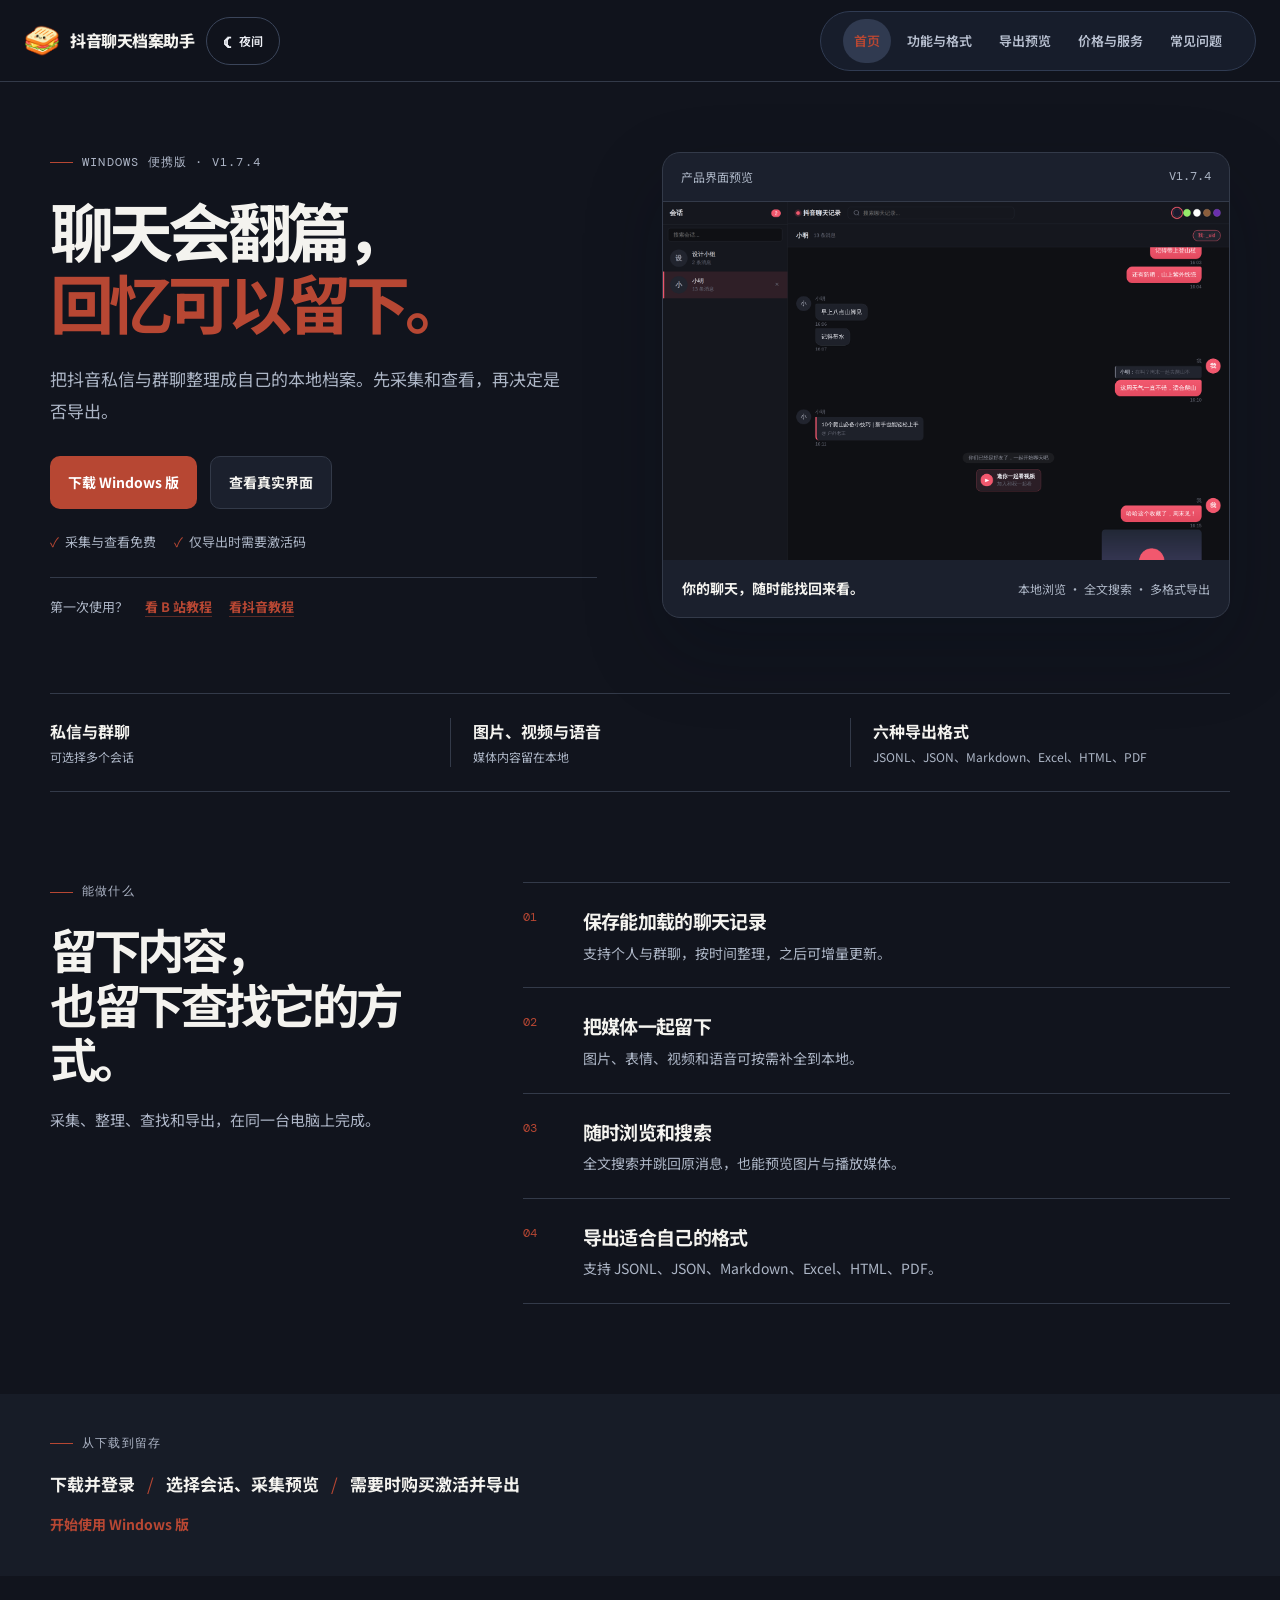
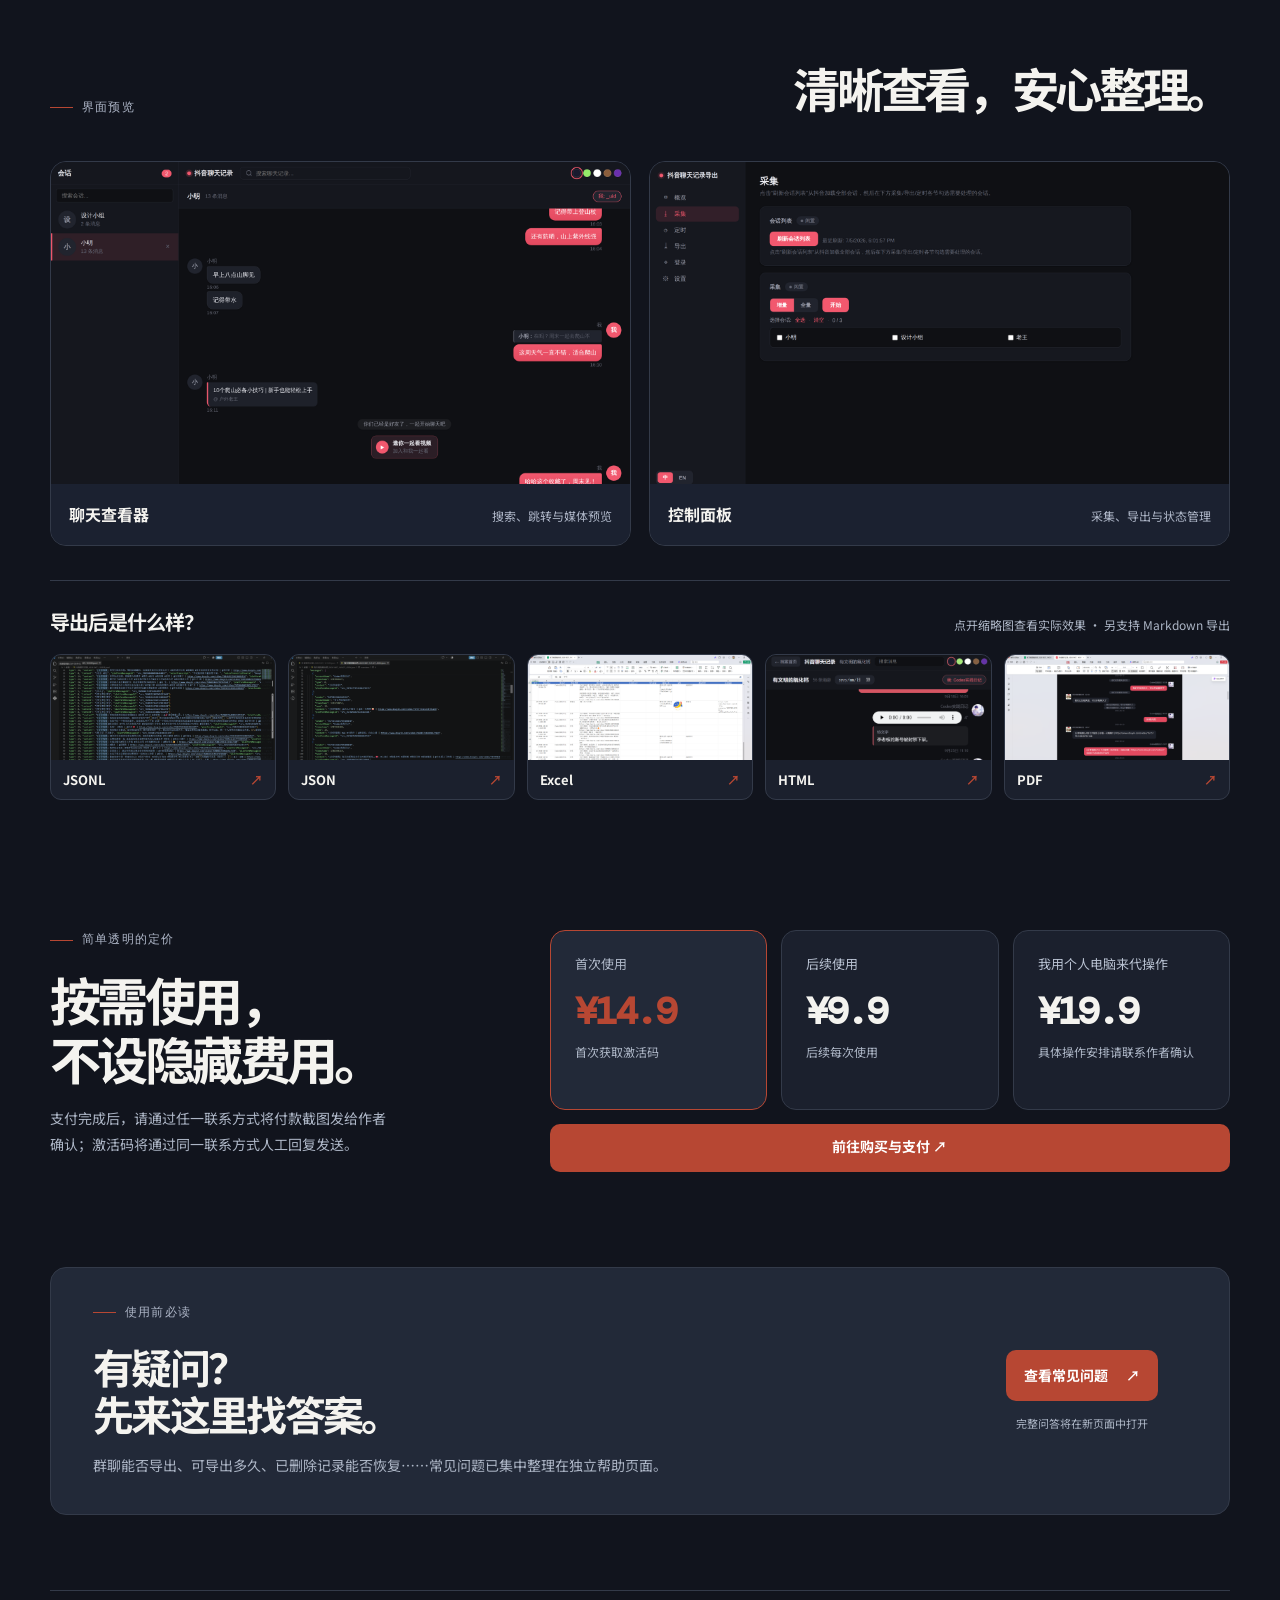
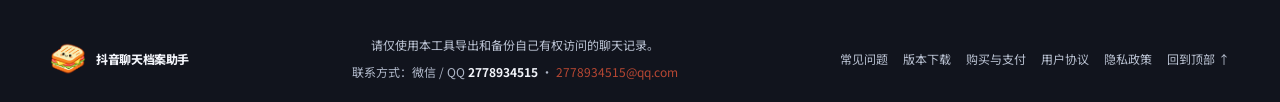
==== commit 50bce974: "Publish V1.7.4 download and refreshed site" ====
--- a/index.html
+++ b/index.html
@@ -7,7 +7,7 @@
       name="description"
       content="抖音聊天档案助手：将自己的抖音私信记录留存在本地，便于浏览、搜索与导出。"
     />
-    <title>抖音聊天档案助手 · V1.7.2</title>
+    <title>抖音聊天档案助手 · V1.7.4</title>
     <link rel="icon" type="image/png" href="images/site-icon.png" />
     <link rel="apple-touch-icon" href="images/site-icon.png" />
     <link rel="preconnect" href="https://fonts.googleapis.com" />
@@ -17,6 +17,7 @@
       rel="stylesheet"
     />
     <link rel="stylesheet" href="style.css" />
+    <link rel="stylesheet" href="design.css" />
   </head>
   <body>
     <header class="site-header">
@@ -32,11 +33,9 @@
       </button>
       <nav class="site-nav" aria-label="主导航">
         <a href="#top">首页</a>
-        <a href="#features">核心功能</a>
-        <a href="#workflow">使用流程</a>
-        <a href="#screens">界面预览</a>
-        <a class="nav-download" href="download/">获取工具</a>
-        <a href="payment/">购买支付</a>
+        <a href="#features">功能与格式</a>
+        <a href="#screens">导出预览</a>
+        <a href="#pricing">价格与服务</a>
         <a href="faq/">常见问题</a>
         <span class="nav-indicator" aria-hidden="true"></span>
       </nav>
@@ -45,97 +44,46 @@
     <main id="top">
       <section class="hero section-shell">
         <div class="hero-copy reveal">
-          <p class="eyebrow"><span></span> WINDOWS 便携版 · V1.7.2</p>
-          <h1>把每一段聊天，<br /><em>好好留在自己手里。</em></h1>
-          <p class="hero-text">
-            面向个人聊天备份的本地工具。采集、补全媒体、浏览搜索与多格式导出，都在你的电脑上完成。
-          </p>
+          <p class="eyebrow"><span></span> WINDOWS 便携版 · V1.7.4</p>
+          <h1>聊天会翻篇，<br /><em>回忆可以留下。</em></h1>
+          <p class="hero-text">把抖音私信与群聊整理成自己的本地档案。先采集和查看，再决定是否导出。</p>
           <div class="hero-actions">
-            <a class="button button-primary" href="download/">获取 Windows 版 <span>↗</span></a>
-            <a class="button button-quiet" href="#features">了解功能 <span>↘</span></a>
+            <a class="button button-primary" href="download/">下载 Windows 版</a>
+            <a class="button button-quiet" href="#screens">查看真实界面</a>
           </div>
-          <p class="notice">仅用于导出并备份自己的聊天记录</p>
+          <div class="hero-meta"><span>采集与查看免费</span><span>仅导出时需要激活码</span></div>
+          <div class="hero-videos" aria-label="视频教学"><span>第一次使用？</span><a href="https://www.bilibili.com/video/BV1ZYgK6gENR/?vd_source=f8ed9005fff928badc1c0b86459f8bb6" target="_blank" rel="noopener noreferrer">看 B 站教程</a><a href="https://www.douyin.com/video/7673926574202293550" target="_blank" rel="noopener noreferrer">看抖音教程</a></div>
         </div>
         <div class="hero-art reveal">
-          <div class="art-grid"></div>
-          <div class="chat-card card-one">
-            <span class="avatar avatar-pink"></span>
-            <div><b>聊天档案</b><small>本地保存 · 随时查看</small></div>
-            <i>✓</i>
-          </div>
-          <div class="chat-card card-two">
-            <span class="avatar avatar-blue"></span>
-            <div><b>媒体已补全</b><small>图片 · 视频 · 语音</small></div>
-            <i>↗</i>
-          </div>
-          <div class="dashboard-preview" aria-hidden="true">
-            <div class="preview-sidebar"><span></span><span></span><span></span><span></span></div>
-            <div class="preview-main">
-              <div class="preview-head"><b>聊天记录</b><span>搜索记录</span></div>
-              <div class="message-row incoming">今天的照片已经整理好了</div>
-              <div class="message-row outgoing">好的，已经保存到档案里</div>
-              <div class="message-row incoming short">收到 ✓</div>
-            </div>
-          </div>
+          <div class="product-shot"><div class="product-shot-top"><span>产品界面预览</span><span>V1.7.4</span></div><img src="images/chat-viewer.png" alt="聊天查看器界面，可以浏览、搜索和预览媒体" /><div class="product-shot-caption"><strong>你的聊天，随时能找回来看。</strong><span>本地浏览 · 全文搜索 · 多格式导出</span></div></div>
         </div>
       </section>
 
-      <section class="trust-strip">
-        <div><b>V1.7.2</b><span>当前归档版本</span></div>
-        <div><b>55 项</b><span>后端回归测试通过</span></div>
-        <div><b>22 项</b><span>前端测试通过</span></div>
-        <div><b>本地优先</b><span>不上传聊天数据库</span></div>
+      <section class="trust-strip" aria-label="产品信息">
+        <div><b>私信与群聊</b><span>可选择多个会话</span></div>
+        <div><b>图片、视频与语音</b><span>媒体内容留在本地</span></div>
+        <div><b>六种导出格式</b><span>JSONL、JSON、Markdown、Excel、HTML、PDF</span></div>
       </section>
 
       <section class="section-shell feature-section" id="features">
         <div class="section-heading reveal">
-          <p class="eyebrow"><span></span> 核心能力</p>
-          <h2>从一段对话，<br />到一份完整档案。</h2>
-          <p>为日常备份设计，重要内容不必被网页滚动和临时链接困住。</p>
+          <p class="eyebrow"><span></span> 能做什么</p>
+          <h2>留下内容，<br />也留下查找它的方式。</h2>
+          <p>采集、整理、查找和导出，在同一台电脑上完成。</p>
         </div>
-        <div class="feature-grid">
-          <article class="feature-card feature-large reveal">
-            <div class="feature-icon icon-message">✦</div>
-            <p class="feature-number">01</p>
-            <h3>完整采集历史消息</h3>
-            <p>支持增量更新与多种消息类型，按服务端时间顺序整理，让历史对话保持连贯。</p>
-            <div class="mini-bars"><span></span><span></span><span></span><span></span><span></span></div>
-          </article>
-          <article class="feature-card reveal">
-            <div class="feature-icon icon-media">⌁</div>
-            <p class="feature-number">02</p>
-            <h3>媒体补全与本地化</h3>
-            <p>图片、表情、视频、语音和远程图片分开管理，避免链接过期后无法查看。</p>
-          </article>
-          <article class="feature-card reveal">
-            <div class="feature-icon icon-search">⌕</div>
-            <p class="feature-number">03</p>
-            <h3>轻松浏览与搜索</h3>
-            <p>内置聊天查看器，可全文检索并一键回到原消息，支持图片放大与媒体播放。</p>
-          </article>
-          <article class="feature-card feature-wide reveal">
-            <div>
-              <p class="feature-number">04</p>
-              <h3>把记录带到需要的地方</h3>
-              <p>支持 JSON、JSONL、Excel 与 HTML 档案导出；ChatLab 格式可用于后续 AI 聊天分析。</p>
-            </div>
-            <div class="export-tags"><span>JSON</span><span>EXCEL</span><span>HTML</span><span>JSONL</span></div>
-          </article>
+        <div class="capability-list">
+          <article class="capability-row reveal"><span>01</span><div><h3>保存能加载的聊天记录</h3><p>支持个人与群聊，按时间整理，之后可增量更新。</p></div></article>
+          <article class="capability-row reveal"><span>02</span><div><h3>把媒体一起留下</h3><p>图片、表情、视频和语音可按需补全到本地。</p></div></article>
+          <article class="capability-row reveal"><span>03</span><div><h3>随时浏览和搜索</h3><p>全文搜索并跳回原消息，也能预览图片与播放媒体。</p></div></article>
+          <article class="capability-row reveal"><span>04</span><div><h3>导出适合自己的格式</h3><p>支持 JSONL、JSON、Markdown、Excel、HTML、PDF。</p></div></article>
         </div>
       </section>
 
       <section class="workflow-section" id="workflow">
         <div class="section-shell">
-          <div class="workflow-intro reveal">
-            <p class="eyebrow"><span></span> 简明流程</p>
-            <h2>四步完成<br />个人聊天备份。</h2>
-          </div>
-          <ol class="steps">
-            <li class="reveal"><span>01</span><div><h3>扫码登录</h3><p>在本地浏览器完成账号登录。</p></div></li>
-            <li class="reveal"><span>02</span><div><h3>刷新会话</h3><p>选择需要保存的聊天对象。</p></div></li>
-            <li class="reveal"><span>03</span><div><h3>采集与补全</h3><p>下载并整理需要的媒体内容。</p></div></li>
-            <li class="reveal"><span>04</span><div><h3>导出档案</h3><p>导出为适合留存或分析的格式。</p></div></li>
-          </ol>
+          <p class="eyebrow"><span></span> 从下载到留存</p>
+          <div class="journey-line"><span>下载并登录</span><span>选择会话、采集预览</span><span>需要时购买激活并导出</span></div>
+          <a href="download/">开始使用 Windows 版</a>
         </div>
       </section>
 
@@ -154,6 +102,16 @@
             <figcaption><span>控制面板</span><small>采集、导出与状态管理</small></figcaption>
           </figure>
         </div>
+        <div class="format-preview reveal">
+          <div class="format-preview-heading"><h3>导出后是什么样？</h3><p>点开缩略图查看实际效果 · 另支持 Markdown 导出</p></div>
+          <div class="format-preview-list" aria-label="导出格式预览">
+            <a class="format-thumb" href="images/预览jsonl.png" data-preview-title="JSONL 导出预览"><img src="images/预览jsonl.png" alt="JSONL 文件缩略图" loading="lazy" /><span>JSONL <i>↗</i></span></a>
+            <a class="format-thumb" href="images/预览json.png" data-preview-title="JSON 导出预览"><img src="images/预览json.png" alt="JSON 文件缩略图" loading="lazy" /><span>JSON <i>↗</i></span></a>
+            <a class="format-thumb" href="images/预览excel.png" data-preview-title="Excel 导出预览"><img src="images/预览excel.png" alt="Excel 表格缩略图" loading="lazy" /><span>Excel <i>↗</i></span></a>
+            <a class="format-thumb" href="images/预览HTML.png" data-preview-title="HTML 导出预览"><img src="images/预览HTML.png" alt="HTML 聊天阅读界面缩略图" loading="lazy" /><span>HTML <i>↗</i></span></a>
+            <a class="format-thumb" href="images/预览PDF.png" data-preview-title="PDF 导出预览"><img src="images/预览PDF.png" alt="PDF 聊天档案缩略图" loading="lazy" /><span>PDF <i>↗</i></span></a>
+          </div>
+        </div>
       </section>
 
       <section class="pricing-section section-shell" id="pricing">
@@ -166,6 +124,7 @@
           <div class="pricing-cards">
             <article class="price-card featured"><span class="price-label">首次使用</span><strong>¥14.9</strong><p>首次获取激活码</p></article>
             <article class="price-card"><span class="price-label">后续使用</span><strong>¥9.9</strong><p>后续每次使用</p></article>
+            <article class="price-card"><span class="price-label">我用个人电脑来代操作</span><strong>¥19.9</strong><p>具体操作安排请联系作者确认</p></article>
           </div>
           <a class="go-pay" href="payment/">前往购买与支付 ↗</a>
         </div>
@@ -200,6 +159,7 @@
         <a href="#top" aria-label="回到页面顶部">回到顶部 ↑</a>
       </div>
     </footer>
-    <script src="script.js"></script>
+    <dialog class="preview-dialog" aria-labelledby="preview-title"><div class="preview-dialog-header"><h2 id="preview-title">导出预览</h2><button class="preview-close" type="button" aria-label="关闭预览">×</button></div><img src="" alt="" /></dialog>
+    <script src="script.js?v=20261007-preview2"></script>
   </body>
 </html>
--- a/style.css
+++ b/style.css
@@ -247,4 +247,22 @@
 .archive-badge { color:#8b3b2e; }
 .pan123-icon { background:#1768b5; }
 .download-links i,.screen-card figcaption small { color:#667085; }
-html[data-theme="dark"] .download-links i,html[data-theme="dark"] .screen-card figcaption small { color:#aeb6c7; }+html[data-theme="dark"] .download-links i,html[data-theme="dark"] .screen-card figcaption small { color:#aeb6c7; }
+/* Video tutorial links use the existing button style. */
+.video-tutorials { margin-top:24px; }
+.video-tutorials-label { margin:0 0 12px; font-size:13px; color:var(--muted); }
+.video-tutorials-links { display:flex; flex-wrap:wrap; gap:12px; }
+.video-tutorials-links .button { min-height:44px; font-size:13px; gap:12px; }
+.video-tutorials-hero { margin-top:22px; }
+.video-tutorials-hero .video-tutorials-label { margin-bottom:9px; }
+.video-tutorials-hero .video-tutorials-links .button { padding:10px 14px; }
+.download-tip .video-tutorials { margin-top:24px; padding-top:20px; border-top:1px solid #ffffff2b; }
+.download-tip .video-tutorials-label { color:#c4ccdc; }
+.download-tip .video-tutorials-links .button { padding:10px 12px; border-color:#ffffff3d; color:#fff; }
+html[data-theme="light"] .download-tip .video-tutorials { border-top-color:var(--line); }
+html[data-theme="light"] .download-tip .video-tutorials-label { color:var(--muted); }
+html[data-theme="light"] .download-tip .video-tutorials-links .button { border-color:var(--line); color:var(--ink); }
+@media (max-width:430px) {
+  .video-tutorials-links { display:grid; grid-template-columns:1fr 1fr; }
+  .video-tutorials-links .button { justify-content:space-between; }
+}
--- a/design.css
+++ b/design.css
@@ -0,0 +1,236 @@
+/* 2026 editorial refresh: shared across the public pages. */
+html[data-theme="dark"] {
+  --paper:#11141d; --ink:#f4f3ef; --muted:#adb6c6; --line:#333a49;
+  --coral:#B74733; --coral-fill:#B74733; --navy:#1b2433; --surface:#1b202d; --surface-raised:#222938;
+  --soft:#171c27; --cta:#B74733;
+}
+html[data-theme="light"] {
+  --paper:#f7f7f4; --ink:#19212f; --muted:#5c6677; --line:#dadfe5;
+  --coral:#B74733; --coral-fill:#B74733; --navy:#e9edf2; --surface:#ffffff; --surface-raised:#f0f2f5;
+  --soft:#eff1f3; --cta:#B74733;
+}
+html { scroll-padding-top:100px; }
+body { background:var(--paper); color:var(--ink); line-height:1.65; }
+.reveal { opacity:1; transform:none; }
+a:focus-visible,button:focus-visible,summary:focus-visible,input:focus-visible { outline:3px solid var(--coral); outline-offset:3px; }
+.section-shell { width:min(1180px,calc(100% - 56px)); }
+.site-header { border-color:var(--line); background:color-mix(in srgb,var(--paper) 93%,transparent); }
+html[data-theme="dark"] .site-header { background:#11141dec; border-color:var(--line); }
+.site-nav { gap:5px; }
+.site-nav a { font-size:13px; }
+.brand { letter-spacing:-.03em; }
+.eyebrow { color:var(--muted); letter-spacing:.1em; font-size:12px; }
+.eyebrow span { background:var(--coral); }
+h1 { font-size:clamp(46px,5vw,72px); line-height:1.13; letter-spacing:-.075em; }
+h2 { line-height:1.2; }
+.button,.go-pay,.download-main-link { border-radius:10px; min-height:48px; }
+.button-primary,.pricing-panel>.go-pay,html body .payment-action .go-pay { background:var(--cta); color:#fff; box-shadow:none; }
+.button-quiet { border-color:var(--line); background:var(--surface); }
+html[data-theme="dark"] .button-quiet { border-color:var(--line); }
+.button:hover,.go-pay:hover,.download-main-link:hover { transform:translateY(-2px); }
+
+/* Home: one strong product image, a short capability list and a compact journey. */
+.hero { grid-template-columns:1fr 1.04fr; gap:65px; padding:70px 0 75px; min-height:590px; }
+.hero-copy h1 { max-width:640px; }
+.hero-text { max-width:520px; color:var(--muted); font-size:17px; line-height:1.85; }
+.hero-actions { margin-top:30px; flex-wrap:wrap; }
+.hero-meta { display:flex; flex-wrap:wrap; gap:8px 18px; margin-top:22px; font-size:13px; color:var(--muted); }
+.hero-meta span::before { content:"✓"; margin-right:6px; color:var(--coral); }
+.hero-videos { display:flex; flex-wrap:wrap; align-items:center; gap:8px 17px; margin-top:24px; padding-top:18px; border-top:1px solid var(--line); font-size:13px; }
+.hero-videos>span { color:var(--muted); }
+.hero-videos a { color:var(--coral); font-weight:700; text-decoration:underline; text-decoration-color:color-mix(in srgb,var(--coral) 45%,transparent); text-underline-offset:4px; }
+.hero-art { height:auto; min-width:0; }
+.product-shot { overflow:hidden; border:1px solid var(--line); border-radius:18px; background:var(--surface); box-shadow:0 32px 80px #060b193d; }
+.product-shot-top { display:flex; justify-content:space-between; gap:15px; padding:14px 18px; border-bottom:1px solid var(--line); color:var(--muted); font-size:12px; }
+.product-shot-top span:last-child { font-family:"DM Mono",monospace; }
+.product-shot img { display:block; width:100%; height:auto; }
+.product-shot-caption { display:flex; flex-wrap:wrap; align-items:center; justify-content:space-between; gap:5px 15px; padding:17px 19px; font-size:12px; }
+.product-shot-caption strong { font-size:14px; }
+.product-shot-caption span { color:var(--muted); }
+.trust-strip { min-height:0; width:min(1180px,calc(100% - 56px)); margin:auto; padding:24px 0; grid-template-columns:repeat(3,1fr); background:transparent; border-top:1px solid var(--line); border-bottom:1px solid var(--line); gap:20px; }
+.trust-strip div { border-left:0; padding:0; }
+.trust-strip div+div { border-left:1px solid var(--line); padding-left:22px; }
+.trust-strip b { color:var(--ink); font-size:16px; letter-spacing:0; }
+.trust-strip span { color:var(--muted); font-size:12px; margin-top:3px; }
+.feature-section { grid-template-columns:.72fr 1.28fr; gap:75px; padding:90px 0; }
+.section-heading h2 { font-size:clamp(36px,3.7vw,52px); }
+.section-heading>p:last-child { max-width:340px; color:var(--muted); font-size:15px; }
+.capability-list { border-top:1px solid var(--line); }
+.capability-row { display:grid; grid-template-columns:42px 1fr; gap:18px; padding:22px 0; border-bottom:1px solid var(--line); }
+.capability-row>span { font:12px "DM Mono",monospace; color:var(--coral); padding-top:4px; }
+.capability-row h3 { margin:0 0 5px; font-size:19px; letter-spacing:-.035em; }
+.capability-row p { margin:0; color:var(--muted); font-size:14px; line-height:1.7; }
+.workflow-section,html[data-theme="dark"] .workflow-section { padding:40px 0; background:var(--soft); }
+.workflow-section>.section-shell { display:block; }
+.workflow-section .eyebrow { margin-bottom:16px; }
+.journey-line { display:flex; flex-wrap:wrap; gap:8px 12px; color:var(--ink); font-size:17px; font-weight:700; }
+.journey-line span:not(:last-child)::after { content:"/"; margin-left:12px; color:var(--coral); font-weight:400; }
+.workflow-section a { display:inline-block; margin-top:15px; color:var(--coral); font-size:14px; font-weight:700; }
+.screen-section { padding:85px 0; }
+.screen-grid { gap:18px; }
+.screen-card,html[data-theme="dark"] .screen-card { background:var(--surface); border-color:var(--line); border-radius:16px; }
+.screen-card img { aspect-ratio:1.8; }
+.screen-card figcaption { gap:10px; flex-wrap:wrap; }
+.screen-card figcaption small { color:var(--muted); }
+.pricing-section { padding:45px 0 95px; gap:65px; }
+.pricing-cards { gap:14px; }
+.price-card,html[data-theme="dark"] .price-card { min-height:180px; padding:24px; border-radius:15px; border-color:var(--line); background:var(--surface); }
+.price-card.featured,html[data-theme="dark"] .price-card.featured { background:var(--surface-raised); border-color:var(--coral); }
+.price-card strong { margin:12px 0 6px; font-size:42px; }
+.price-card.featured strong,html[data-theme="dark"] .price-card.featured strong { color:var(--coral); }
+.price-card.featured .price-label,.price-card.featured p,html[data-theme="dark"] .price-card.featured .price-label,html[data-theme="dark"] .price-card.featured p { color:var(--muted); }
+.faq-entry,html[data-theme="dark"] .faq-entry { margin-bottom:75px; padding:35px 42px; background:var(--surface-raised); border-color:var(--line); border-radius:16px; }
+.faq-entry::after { display:none; }
+.faq-entry h2 { font-size:clamp(30px,3.2vw,42px); }
+.faq-entry-mark { display:none; }
+.faq-entry-action small { color:var(--muted); }
+
+/* Shared inner-page structure. */
+.payment-hero,.download-hero,.faq-hero { min-height:0; padding:75px 0 55px; gap:56px; }
+.payment-hero h1,.download-hero h1,.faq-hero h1 { font-size:clamp(42px,4.1vw,58px); }
+.payment-hero>div:first-child>p:last-child,.download-hero>div>p:last-child,.faq-hero-copy>p:last-child { color:var(--muted); font-size:16px; line-height:1.8; }
+.subtle-link,.download-hero-links a { display:inline-flex; margin-top:18px; color:var(--coral); font-size:14px; font-weight:700; }
+.download-hero-links { display:flex; flex-wrap:wrap; gap:2px 22px; }
+.download-tip,.boundary-card,html[data-theme="dark"] .download-tip { padding:30px; border:1px solid var(--line); border-radius:16px; box-shadow:none; transform:none; background:var(--surface); color:var(--ink); }
+.download-tip>span,.boundary-card>span { margin-bottom:15px; border-radius:999px; background:var(--surface-raised); color:var(--coral); }
+.download-tip strong { font-size:42px; letter-spacing:-.07em; }
+.download-tip p,html[data-theme="dark"] .download-tip p,.boundary-card p { color:var(--muted); font-size:14px; }
+.download-main-link { display:block; margin-top:25px; padding:13px 20px; background:var(--cta); color:#fff; text-align:center; font-weight:700; transition:transform .2s; }
+.download-tip>small { display:block; margin-top:12px; color:var(--muted); text-align:center; font-size:12px; }
+.download-video-links { display:flex; flex-wrap:wrap; gap:5px 12px; margin-top:21px; padding-top:16px; border-top:1px solid var(--line); font-size:13px; }
+.download-video-links span { width:100%; color:var(--muted); }
+.download-video-links a { color:var(--coral); font-weight:700; text-decoration:underline; text-underline-offset:3px; }
+.version-center { padding:20px 0 75px; }
+.version-card,html[data-theme="dark"] .version-card { padding:25px; border-color:var(--line); border-radius:15px; background:var(--surface); box-shadow:none; }
+.version-current,html[data-theme="dark"] .version-current { border-color:var(--coral); }
+.version-archive,html[data-theme="dark"] .version-archive { background:var(--soft); }
+.version-heading { flex-wrap:wrap; }
+.version-card h3 { font-size:20px; }
+.version-badge { background:var(--surface-raised); color:var(--coral); font-size:11px; }
+.archive-badge { color:var(--muted); }
+.download-links a,html[data-theme="dark"] .download-links a { padding:14px; background:var(--surface-raised); border-color:var(--line); border-radius:10px; }
+.download-links b { font-size:14px; }
+.download-links small,html[data-theme="dark"] .download-links small { font-size:12px; color:var(--muted); }
+.release-notes summary { min-height:48px; }
+.payment-price-grid .price-card { min-height:180px; }
+.payment-content { padding:50px 0 70px; border-color:var(--line); }
+.payment-guide-heading h2 { font-size:34px; }
+.payment-columns { gap:28px; }
+.payment-guide-list li,html[data-theme="dark"] .payment-guide-list li { padding:20px; border-color:var(--line); border-radius:12px; background:var(--surface); }
+.payment-guide-list h3 { margin-bottom:5px; }
+.payment-guide-list p { color:var(--muted); font-size:14px; }
+.payment-action,html[data-theme="dark"] .payment-action,html[data-theme="light"] .payment-action { padding:30px; border:1px solid var(--line); border-radius:15px; background:var(--surface-raised); color:var(--ink); box-shadow:none; }
+.payment-action h2 { font-size:28px; }
+.payment-action p,html[data-theme="dark"] .payment-action p,html[data-theme="light"] .payment-action p { color:var(--muted); font-size:14px; }
+.payment-action small,html[data-theme="dark"] .payment-action small,html[data-theme="light"] .payment-action small { color:var(--muted); }
+.payment-action .go-pay { padding:14px; }
+.payment-contact { margin-bottom:70px; background:var(--surface-raised); border:1px solid var(--line); color:var(--ink); box-shadow:none; }
+html body .payment-contact { background:var(--surface-raised); }
+.payment-contact p:last-child,html .payment-contact p:last-child { color:var(--muted); }
+.payment-contact a,html .payment-contact a { background:var(--surface); color:var(--ink); border:1px solid var(--line); }
+.payment-contact .eyebrow.light,.faq-contact .eyebrow.light { color:var(--coral); }
+.purchase-dialog,html[data-theme="dark"] .purchase-dialog { background:var(--surface); border-color:var(--line); color:var(--ink); }
+.checkout-summary,html[data-theme="dark"] .checkout-summary { background:var(--surface-raised); }
+.faq-hero { min-height:0; padding-bottom:35px; }
+.boundary-card strong { color:var(--ink); }
+.boundary-card p { color:var(--muted); }
+.faq-content { padding:30px 0 75px; }
+.faq-tools,html[data-theme="dark"] .faq-tools { top:92px; margin-bottom:38px; background:color-mix(in srgb,var(--paper) 92%,transparent); border-color:var(--line); box-shadow:none; }
+.faq-search,html[data-theme="dark"] .faq-search { background:var(--surface); border-color:var(--line); }
+.faq-search input,html[data-theme="dark"] .faq-search input { color:var(--ink); font-size:14px; }
+.faq-filters button { min-height:42px; font-size:12px; }
+.faq-filters button.active { background:var(--surface-raised); color:var(--ink); }
+.faq-list-wrap { width:min(980px,100%); }
+.faq-item,html[data-theme="dark"] .faq-item { background:var(--surface); border-color:var(--line); border-radius:11px; }
+.faq-item[open],html[data-theme="dark"] .faq-item[open] { border-color:var(--coral); box-shadow:none; }
+.faq-item summary { min-height:70px; }
+.faq-answer { color:var(--muted); }
+.faq-contact { margin-bottom:70px; background:var(--surface-raised); border:1px solid var(--line); color:var(--ink); }
+.faq-contact>div>p:last-child,.faq-contact-links p { color:var(--muted)!important; }
+.faq-contact-links strong { color:var(--ink); }
+.faq-contact-links a { color:#fff; }
+.site-footer { border-top:1px solid var(--line); padding-top:25px; }
+
+@media(max-width:950px) {
+  .hero { grid-template-columns:1fr; gap:35px; }
+  .hero-art { max-width:720px; }
+  .feature-section { grid-template-columns:1fr; gap:25px; }
+  .section-heading>p:last-child { max-width:600px; }
+  .pricing-section { gap:30px; }
+}
+@media(max-width:800px) {
+  .section-shell,.trust-strip { width:calc(100% - 36px); }
+  .hero { min-height:0; padding:54px 0 52px; gap:30px; }
+  .hero-art { height:auto; }
+  .hero-text { font-size:16px; }
+  .hero-actions { flex-direction:row; align-items:stretch; }
+  .hero-actions .button { justify-content:center; }
+  .trust-strip { grid-template-columns:1fr; gap:0; padding:0; }
+  .trust-strip div,.trust-strip div+div { padding:13px 0; border-left:0; border-bottom:1px solid var(--line); }
+  .trust-strip div:last-child { border-bottom:0; }
+  .feature-section { padding:62px 0; gap:25px; }
+  .capability-row { padding:19px 0; }
+  .workflow-section { padding:32px 0; }
+  .journey-line { font-size:15px; }
+  .screen-section { padding:62px 0; }
+  .pricing-section { padding:30px 0 65px; }
+  .faq-entry { padding:28px; margin-bottom:50px; }
+  .payment-hero,.download-hero,.faq-hero { padding:50px 0 35px; gap:30px; }
+  .payment-content { padding:35px 0 50px; }
+  .faq-tools { top:auto; }
+  .faq-filters { flex-wrap:nowrap; }
+  .payment-contact,.faq-contact { margin-bottom:45px; }
+}
+@media(max-width:460px) {
+  h1 { font-size:clamp(38px,10vw,48px); }
+  .hero-actions { display:grid; grid-template-columns:1fr 1fr; }
+  .hero-actions .button { gap:0; padding:12px; font-size:12px; }
+  .product-shot-caption { padding:14px; }
+  .price-card { min-height:150px; padding:16px; }
+  .price-card strong { font-size:35px; }
+  .payment-price-grid { grid-template-columns:1fr 1fr; }
+  .payment-price-grid .price-card { min-height:160px; }
+  .faq-entry-action { align-items:flex-start; }
+}
+@media(prefers-reduced-motion:reduce) { html { scroll-behavior:auto; } .reveal { opacity:1; transform:none; } }
+
+/* Compact export gallery and consistent purchase accent. */
+.pricing-cards,.payment-price-grid { grid-template-columns:repeat(3,minmax(0,1fr)); }
+.price-card { min-width:0; }
+.price-card .price-label { line-height:1.45; }
+.price-card strong { font-size:clamp(30px,3vw,42px); }
+.format-preview { margin-top:34px; padding-top:24px; border-top:1px solid var(--line); }
+.format-preview-heading { display:flex; justify-content:space-between; align-items:baseline; gap:16px; margin-bottom:16px; }
+.format-preview-heading h3 { margin:0; font-size:20px; letter-spacing:-.04em; }
+.format-preview-heading p { margin:0; color:var(--muted); font-size:12px; }
+.format-preview-list { display:grid; grid-template-columns:repeat(5,minmax(0,1fr)); gap:12px; }
+.format-thumb { padding:0; min-width:0; overflow:hidden; text-align:left; color:var(--ink); background:var(--surface); border:1px solid var(--line); border-radius:11px; cursor:pointer; transition:border-color .2s,transform .2s; }
+.format-thumb:hover { transform:translateY(-3px); border-color:#B74733; }
+.format-thumb img { display:block; width:100%; height:105px; object-fit:cover; object-position:top left; }
+.format-thumb span { display:flex; align-items:center; justify-content:space-between; padding:9px 12px; font-size:13px; font-weight:700; }
+.format-thumb i { color:#B74733; font-style:normal; }
+.preview-dialog { width:min(1100px,calc(100vw - 32px)); max-height:calc(100dvh - 32px); padding:0; overflow:hidden; color:var(--ink); background:var(--surface); border:1px solid var(--line); border-radius:14px; box-shadow:0 28px 90px #0008; }
+.preview-dialog::backdrop { background:#060914d9; backdrop-filter:blur(5px); }
+.preview-dialog-header { display:flex; align-items:center; justify-content:space-between; gap:15px; padding:12px 18px; border-bottom:1px solid var(--line); }
+.preview-dialog h2 { margin:0; font-size:17px; }
+.preview-close { flex:none; width:36px; height:36px; border:1px solid var(--line); border-radius:50%; background:var(--surface-raised); color:var(--ink); font-size:24px; cursor:pointer; }
+.preview-dialog>img { display:block; max-width:100%; max-height:calc(100dvh - 102px); margin:auto; object-fit:contain; }
+html[data-theme="dark"] .site-nav a:not(.nav-download).active,
+html[data-theme="dark"] .site-nav a.active { color:#B74733; }
+.checkout-plan,.checkout-price,.checkout-summary strong { color:#B74733; }
+.payment-steps li::before { color:#B74733; }
+.faq-item:hover,.download-links a:hover { border-color:#B74733; }
+.faq-item[open],html[data-theme="dark"] .faq-item[open] { border-color:#B74733; }
+.version-archive,html[data-theme="dark"] .version-archive { background:var(--surface); border-color:var(--line); }
+.checkout-summary,html[data-theme="dark"] .checkout-summary { background:var(--surface-raised); }
+@media(max-width:800px) {
+  .format-preview-heading { display:block; }
+  .format-preview-heading p { margin-top:4px; }
+  .format-preview-list { display:flex; overflow-x:auto; padding-bottom:7px; scroll-snap-type:x mandatory; }
+  .format-thumb { flex:0 0 145px; scroll-snap-align:start; }
+  .format-thumb img { height:92px; }
+  .pricing-cards,.payment-price-grid { grid-template-columns:repeat(2,minmax(0,1fr)); }
+  .pricing-cards .price-card:last-child,.payment-price-grid .price-card:last-child { grid-column:1 / -1; }
+  .payment-price-grid .price-card { min-height:150px; }
+  .checkout-summary { gap:8px; flex-wrap:wrap; }
+}
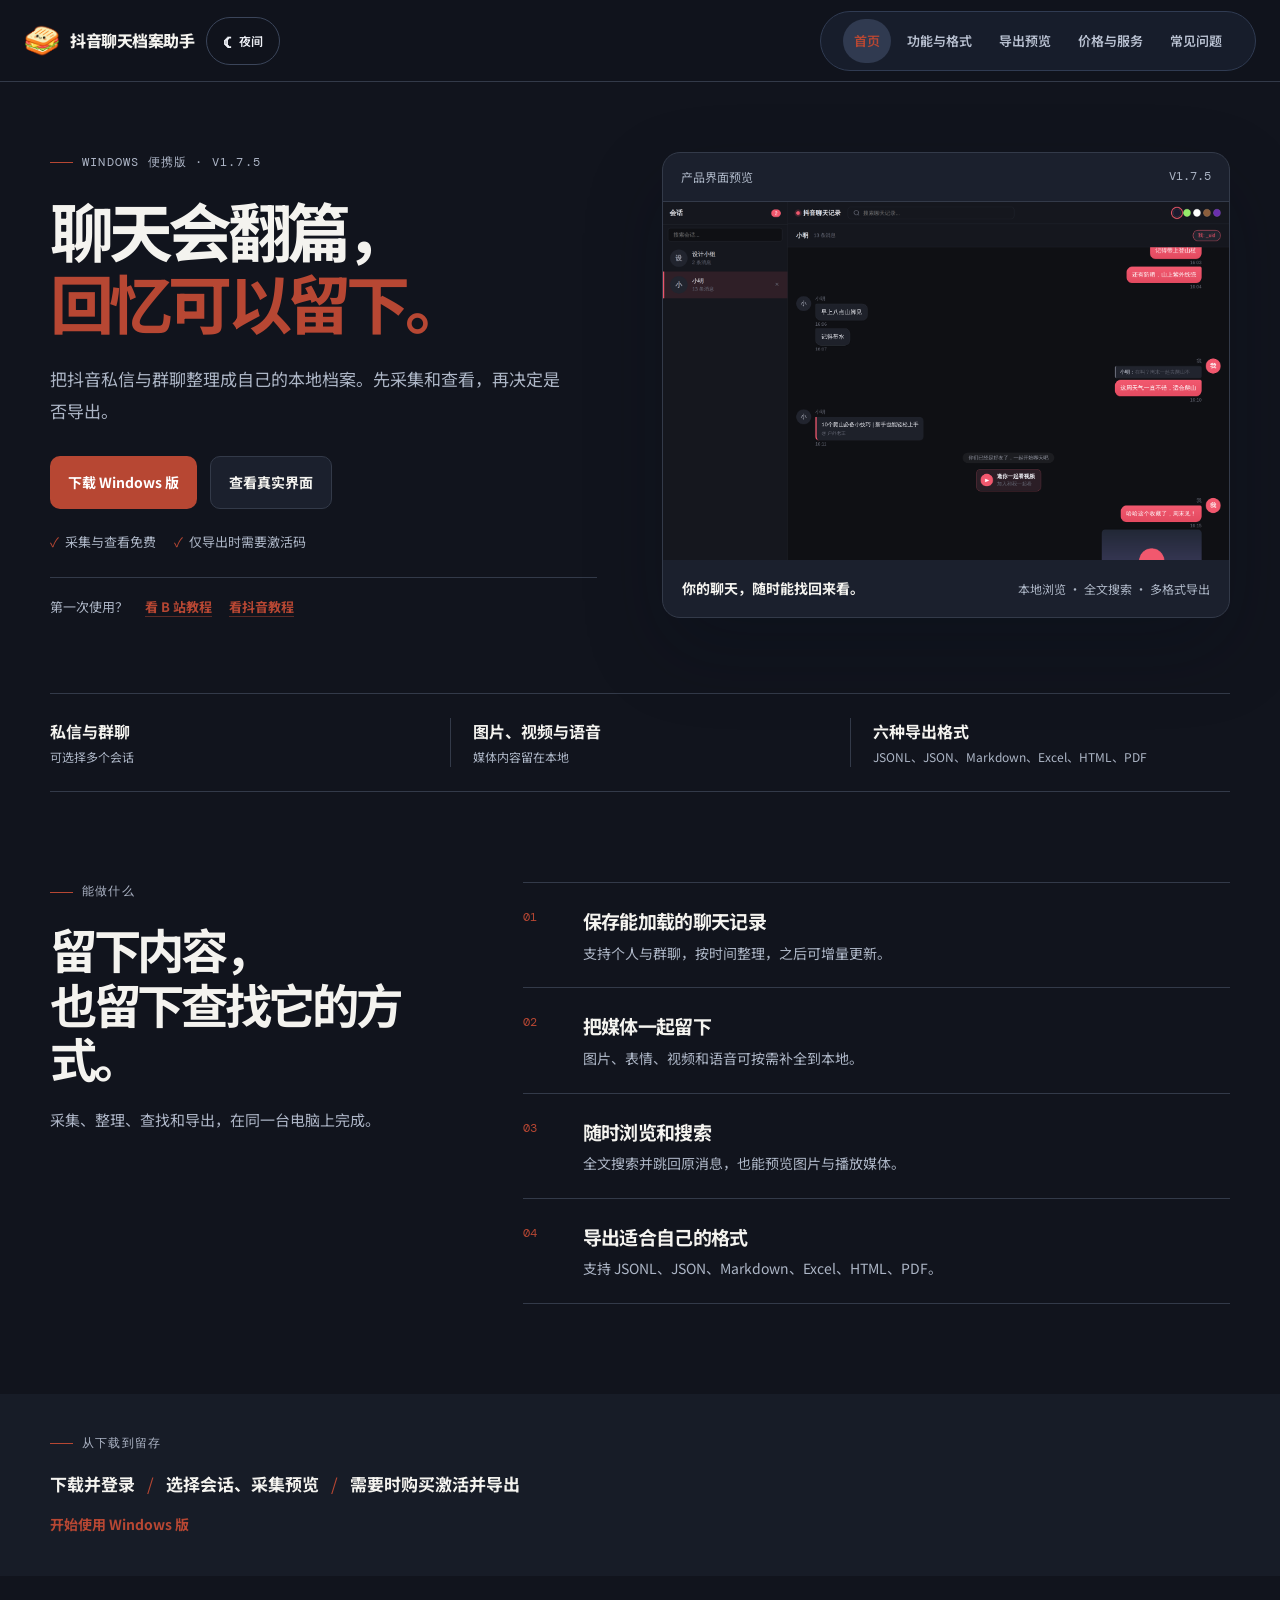
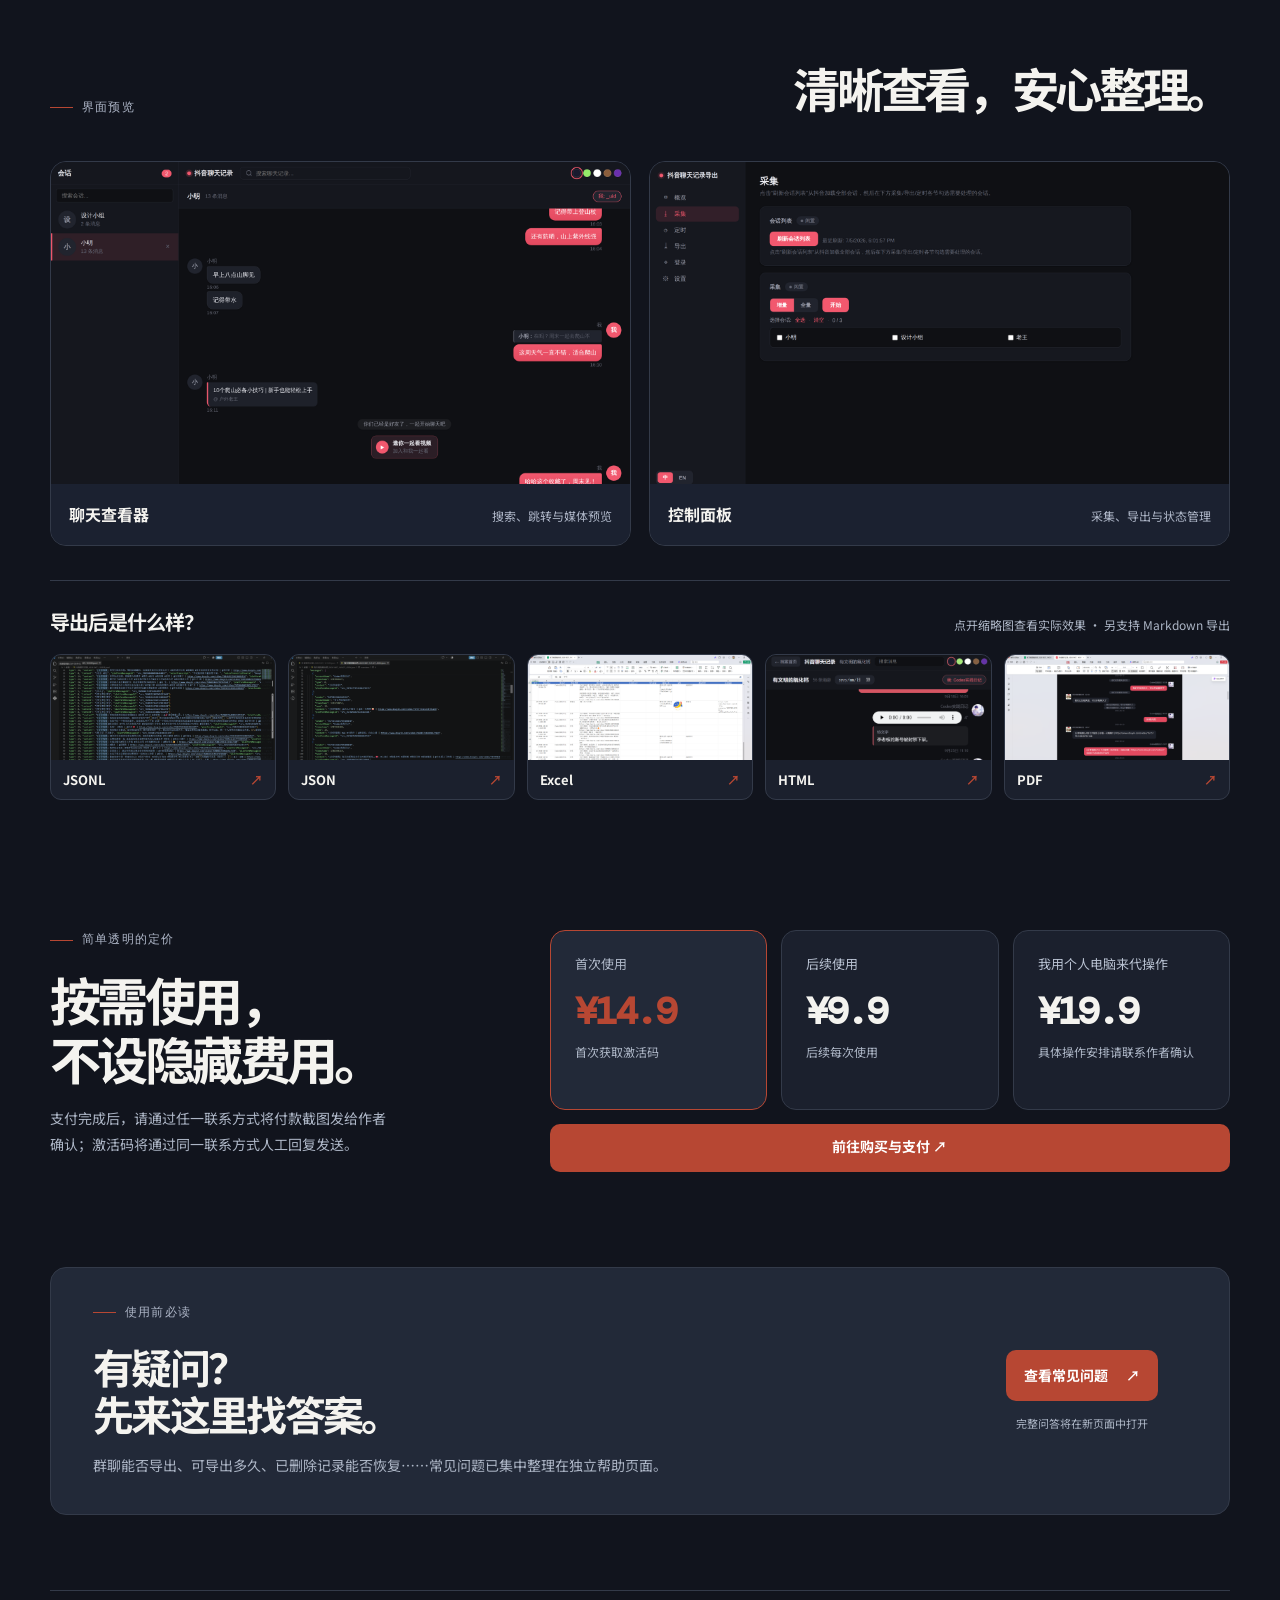
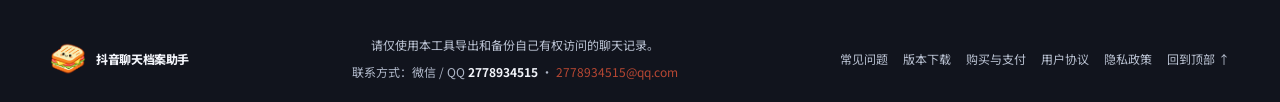
==== commit c31e06ba: "Publish V1.7.5 download" ====
--- a/index.html
+++ b/index.html
@@ -7,7 +7,7 @@
       name="description"
       content="抖音聊天档案助手：将自己的抖音私信记录留存在本地，便于浏览、搜索与导出。"
     />
-    <title>抖音聊天档案助手 · V1.7.4</title>
+    <title>抖音聊天档案助手 · V1.7.5</title>
     <link rel="icon" type="image/png" href="images/site-icon.png" />
     <link rel="apple-touch-icon" href="images/site-icon.png" />
     <link rel="preconnect" href="https://fonts.googleapis.com" />
@@ -44,7 +44,7 @@
     <main id="top">
       <section class="hero section-shell">
         <div class="hero-copy reveal">
-          <p class="eyebrow"><span></span> WINDOWS 便携版 · V1.7.4</p>
+          <p class="eyebrow"><span></span> WINDOWS 便携版 · V1.7.5</p>
           <h1>聊天会翻篇，<br /><em>回忆可以留下。</em></h1>
           <p class="hero-text">把抖音私信与群聊整理成自己的本地档案。先采集和查看，再决定是否导出。</p>
           <div class="hero-actions">
@@ -55,7 +55,7 @@
           <div class="hero-videos" aria-label="视频教学"><span>第一次使用？</span><a href="https://www.bilibili.com/video/BV1ZYgK6gENR/?vd_source=f8ed9005fff928badc1c0b86459f8bb6" target="_blank" rel="noopener noreferrer">看 B 站教程</a><a href="https://www.douyin.com/video/7673926574202293550" target="_blank" rel="noopener noreferrer">看抖音教程</a></div>
         </div>
         <div class="hero-art reveal">
-          <div class="product-shot"><div class="product-shot-top"><span>产品界面预览</span><span>V1.7.4</span></div><img src="images/chat-viewer.png" alt="聊天查看器界面，可以浏览、搜索和预览媒体" /><div class="product-shot-caption"><strong>你的聊天，随时能找回来看。</strong><span>本地浏览 · 全文搜索 · 多格式导出</span></div></div>
+          <div class="product-shot"><div class="product-shot-top"><span>产品界面预览</span><span>V1.7.5</span></div><img src="images/chat-viewer.png" alt="聊天查看器界面，可以浏览、搜索和预览媒体" /><div class="product-shot-caption"><strong>你的聊天，随时能找回来看。</strong><span>本地浏览 · 全文搜索 · 多格式导出</span></div></div>
         </div>
       </section>
 
